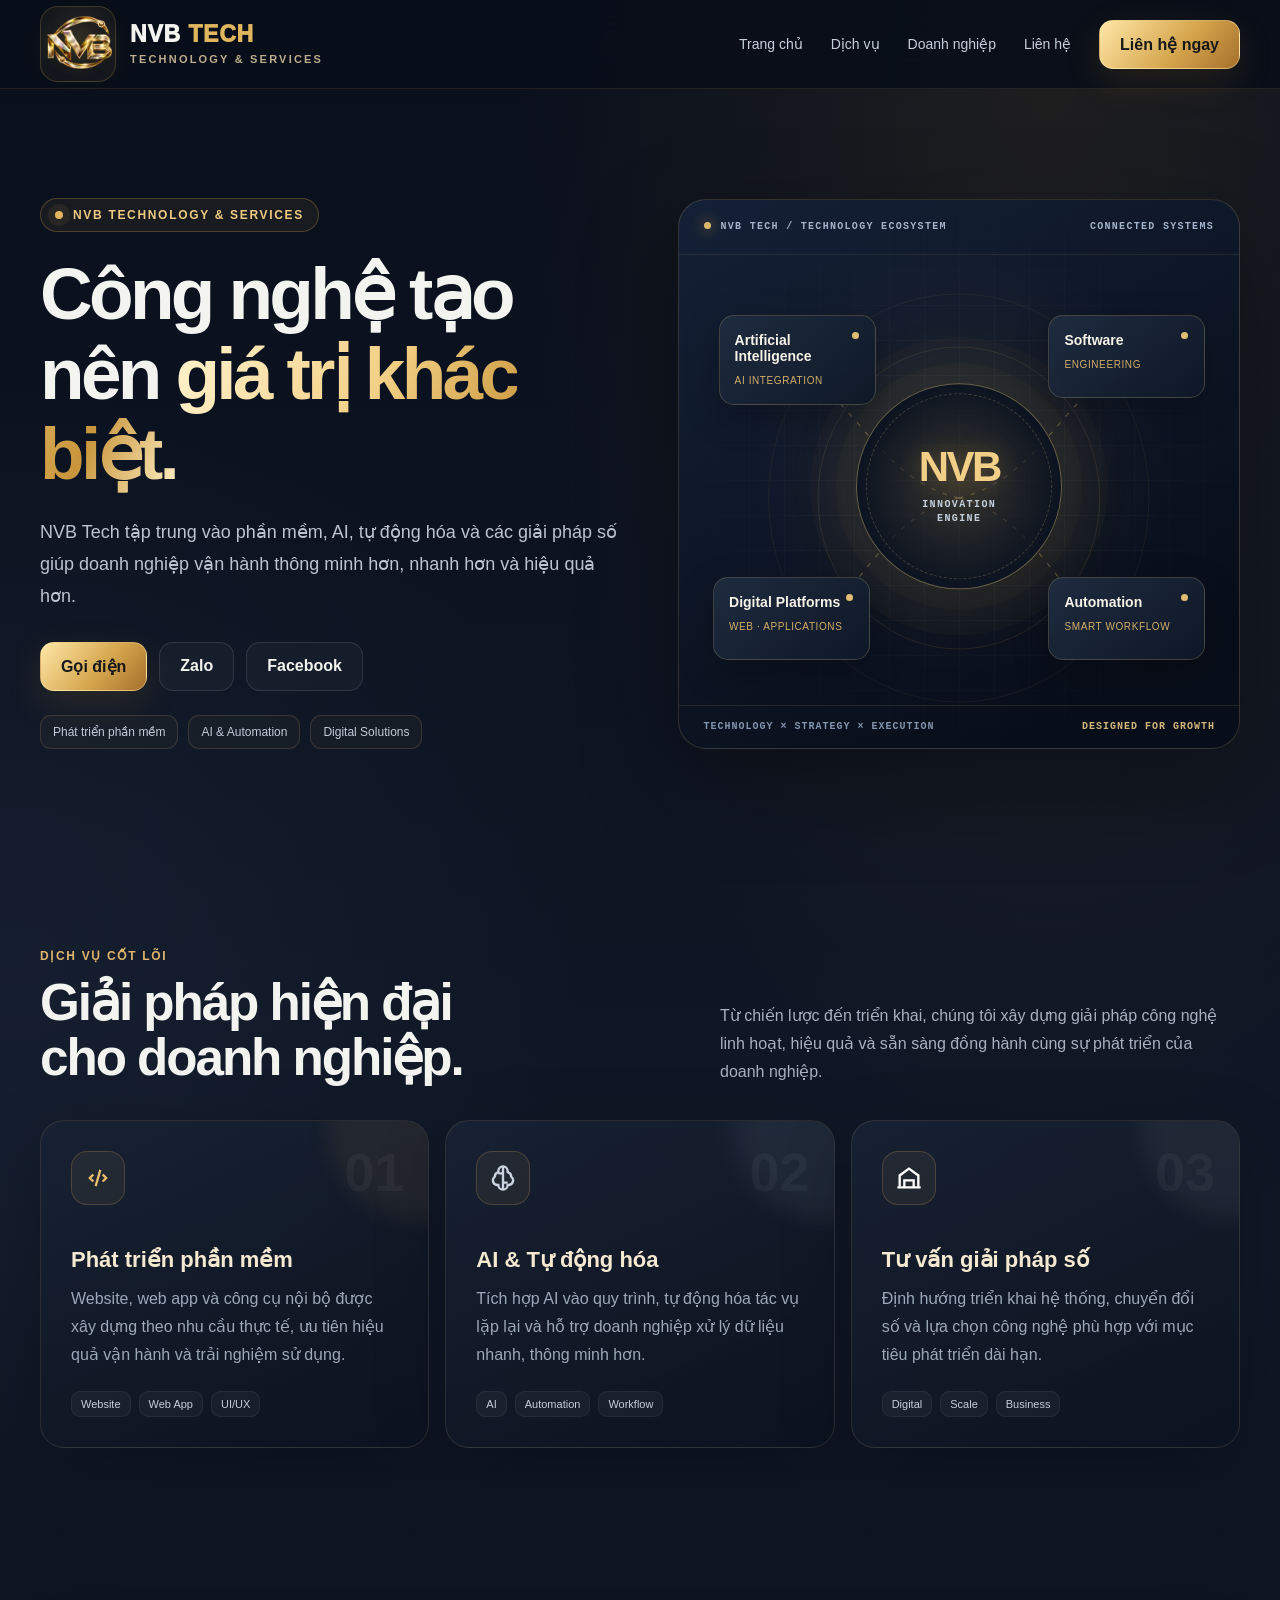
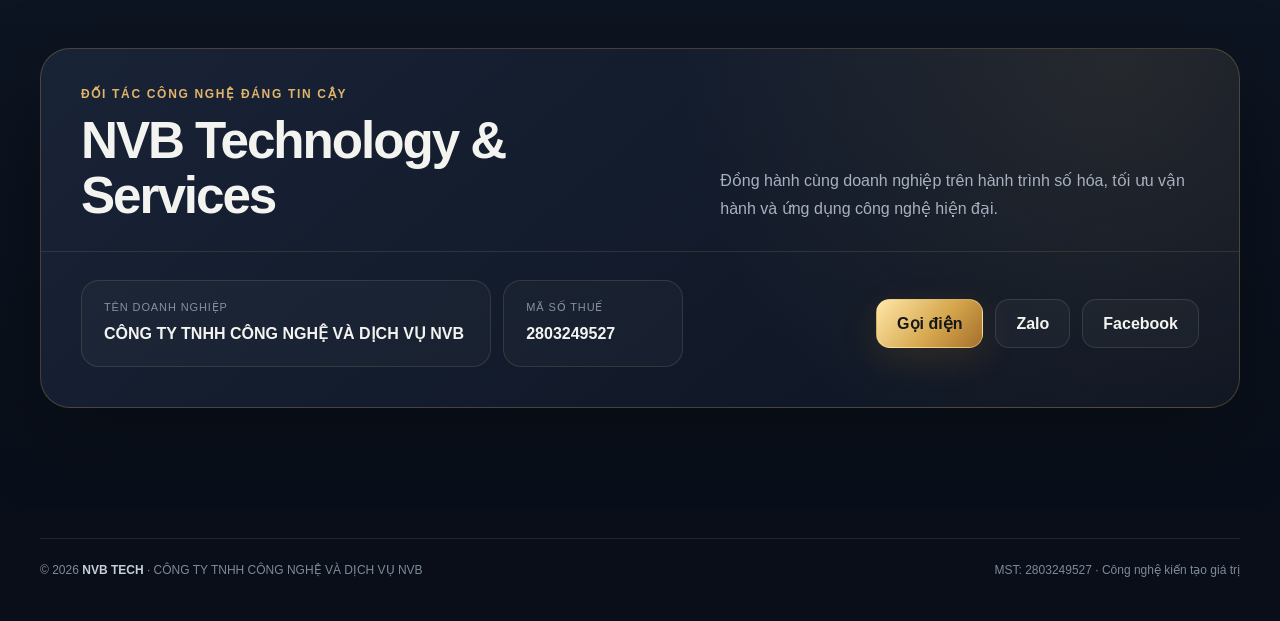
==== index.html @ 76aa1fa9 "fix: render official NVB logo in header without cropping" ====
<!doctype html>
<html lang="vi">
<head>
  <meta charset="utf-8" />
  <meta name="viewport" content="width=device-width,initial-scale=1" />
  <meta name="theme-color" content="#090f1b" />
  <meta name="description" content="NVB Tech — giải pháp công nghệ, phần mềm, AI và tự động hóa dành cho doanh nghiệp." />
  <meta property="og:title" content="NVB Tech | Technology • AI • Digital Solutions" />
  <meta property="og:description" content="Kiến tạo giải pháp công nghệ cho tương lai." />
  <meta property="og:type" content="website" />
  <link rel="icon" href="favicon.svg" type="image/svg+xml" />
  <title>NVB Tech | Công ty TNHH Công nghệ và Dịch vụ NVB</title>
  <!-- build: 2026-10-08-command-center -->

  <style>
    :root{
      --bg:#050913;
      --bg2:#09111e;
      --card:rgba(11,17,29,.78);
      --line:rgba(255,255,255,.085);
      --text:#f5f8ff;
      --muted:#9aa7b9;
      --red:#D8AA55;
      --red2:#F2D99B;
      --cyan:#BFCAD9;
      --max:1200px;
      --radius:24px;
      --shadow:0 28px 90px rgba(0,0,0,.42);
    }

    *{box-sizing:border-box}
    html{scroll-behavior:smooth}
    body{
      margin:0;
      font-family:Inter,ui-sans-serif,system-ui,-apple-system,BlinkMacSystemFont,"Segoe UI",sans-serif;
      color:var(--text);
      background:
        radial-gradient(circle at 82% 10%,rgba(216,170,85,.11),transparent 30%),
        radial-gradient(circle at 10% 58%,rgba(195,207,224,.055),transparent 26%),
        linear-gradient(180deg,#03060d 0%,#060b15 52%,#03060d 100%);
      overflow-x:hidden;
    }

    a{color:inherit;text-decoration:none}
    button{font:inherit}
    .container{width:min(var(--max),calc(100% - 40px));margin-inline:auto}

    #stars{position:fixed;inset:0;z-index:-3;pointer-events:none;opacity:.78}
    .grid-bg{
      position:fixed;inset:0;z-index:-2;pointer-events:none;opacity:.12;
      background-image:
        linear-gradient(rgba(255,255,255,.026) 1px,transparent 1px),
        linear-gradient(90deg,rgba(255,255,255,.026) 1px,transparent 1px);
      background-size:42px 42px;
      mask-image:linear-gradient(to bottom,#000,transparent 92%);
    }

    header{
      position:sticky;top:0;z-index:50;
      background:rgba(4,8,15,.82);
      backdrop-filter:blur(18px);
      border-bottom:1px solid var(--line);
    }
    .nav{
      min-height:84px;
      display:flex;
      align-items:center;
      justify-content:space-between;
      gap:24px;
    }

    .brand{display:flex;align-items:center;gap:14px;min-width:0}
    .brand-mark{
      width:62px;height:62px;flex:none;
      display:grid;place-items:center;
      border-radius:18px;
      border:1px solid rgba(216,170,85,.26);
      background:
        radial-gradient(circle at center,rgba(216,170,85,.15),transparent 66%),
        linear-gradient(145deg,rgba(255,255,255,.05),rgba(255,255,255,.01));
      box-shadow:0 0 30px rgba(216,170,85,.15),inset 0 0 20px rgba(216,170,85,.04);
    }
    .brand-mark svg{width:46px;height:46px;display:block}
    .brand-copy{min-width:0;line-height:1.08}
    .brand-copy strong{
      display:block;
      font-size:24px;
      font-weight:950;
      letter-spacing:-.035em;
      white-space:nowrap;
    }
    .brand-copy small{
      display:block;
      margin-top:7px;
      color:#98a5b7;
      font-size:11px;
      font-weight:650;
      letter-spacing:.16em;
      text-transform:uppercase;
      white-space:nowrap;
    }

    nav{display:flex;align-items:center;gap:28px}
    nav>a:not(.nav-cta){font-size:14px;color:#c7d0dc;transition:.2s}
    nav>a:not(.nav-cta):hover{color:#fff}

    .btn,.nav-cta{
      display:inline-flex;align-items:center;justify-content:center;gap:9px;
      padding:14px 20px;
      border-radius:14px;
      border:1px solid rgba(255,255,255,.11);
      font-weight:800;
      transition:.25s;
    }
    .btn-primary,.nav-cta{
      background:linear-gradient(125deg,#F8E2A2,#D6A64A 58%,#9F6A27);color:#10141d;
      border-color:transparent;
      box-shadow:0 14px 34px rgba(216,170,85,.23);
    }
    .btn-primary:hover,.nav-cta:hover{
      transform:translateY(-2px);
      box-shadow:0 18px 44px rgba(216,170,85,.34);
    }
    .btn-ghost{background:rgba(255,255,255,.032)}
    .btn-ghost:hover{
      transform:translateY(-2px);
      background:rgba(255,255,255,.07);
      border-color:rgba(255,255,255,.18);
    }

    .menu-btn{display:none;background:none;border:0;color:#fff;padding:8px}

    .hero{
      min-height:760px;
      padding:96px 0 72px;
      display:grid;
      align-items:center;
    }
    .hero-grid{
      display:grid;
      grid-template-columns:1.02fr .98fr;
      gap:54px;
      align-items:center;
    }

    .eyebrow{
      display:inline-flex;
      align-items:center;
      gap:10px;
      padding:9px 14px;
      border-radius:999px;
      border:1px solid rgba(216,170,85,.22);
      background:rgba(216,170,85,.065);
      color:#EBC880;
      font-size:12px;
      font-weight:900;
      letter-spacing:.14em;
      text-transform:uppercase;
    }
    .eyebrow i{
      width:8px;height:8px;border-radius:50%;
      background:var(--red);
      box-shadow:0 0 0 7px rgba(216,170,85,.085),0 0 18px var(--red);
    }

    h1{
      max-width:720px;
      margin:22px 0 22px;
      font-size:clamp(50px,6vw,78px);
      line-height:1.035;
      letter-spacing:-.055em;
    }
    h1 span{
      color:transparent;
      background:linear-gradient(100deg,#fff 0%,#FFEDBE 21%,#D8AA55 47%,#D8AA55 74%,#F7DA91 100%);
      -webkit-background-clip:text;
      background-clip:text;
    }
    .hero p{
      max-width:660px;
      margin:0;
      color:#abb6c5;
      font-size:18px;
      line-height:1.78;
    }
    .hero-actions{display:flex;gap:12px;flex-wrap:wrap;margin-top:30px}
    .chips{display:flex;gap:10px;flex-wrap:wrap;margin-top:24px}
    .chip{
      padding:9px 12px;
      border-radius:11px;
      border:1px solid rgba(255,255,255,.075);
      background:rgba(255,255,255,.028);
      color:#c2cbd7;
      font-size:12px;
    }

    /* Technology Command Center — purposeful visualization, no generative code */
    .hero-visual{position:relative;min-height:565px;display:flex;align-items:center;justify-content:center}
    .command{position:relative;width:100%;height:550px;isolation:isolate;border:1px solid rgba(222,185,111,.19);border-radius:28px;overflow:hidden;background:radial-gradient(ellipse at 50% 47%,rgba(205,160,74,.085),transparent 53%),linear-gradient(150deg,#142036,#080e19 85%);box-shadow:0 32px 95px rgba(0,0,0,.36)}
    .command::before{content:"";position:absolute;inset:0;background-image:linear-gradient(rgba(184,202,226,.043) 1px,transparent 1px),linear-gradient(90deg,rgba(184,202,226,.043) 1px,transparent 1px);background-size:35px 35px;mask-image:radial-gradient(ellipse at center,#000 20%,transparent 85%);pointer-events:none}
    .command-top{position:absolute;top:0;left:0;right:0;display:flex;align-items:center;justify-content:space-between;padding:21px 25px;border-bottom:1px solid rgba(210,181,119,.11);font:700 10px/1.2 ui-monospace,monospace;letter-spacing:.13em;color:#a5b3ca;z-index:4}
    .live-dot{display:inline-block;width:7px;height:7px;background:#dfb96a;border-radius:50%;margin-right:9px;box-shadow:0 0 14px #c59b4b}
    .network{position:absolute;inset:48px 0 0;width:100%;height:calc(100% - 48px);z-index:0}
    .network path{fill:none;stroke:rgba(218,184,113,.36);stroke-width:1.2;stroke-dasharray:5 8;animation:dash 16s linear infinite}
    @keyframes dash{to{stroke-dashoffset:-260}}
    .command-core{position:absolute;left:50%;top:50%;transform:translate(-50%,-44%);width:206px;height:206px;display:flex;flex-direction:column;align-items:center;justify-content:center;border:1px solid rgba(230,197,123,.42);border-radius:50%;background:radial-gradient(circle,rgba(229,182,85,.15),rgba(12,20,33,.94) 70%);box-shadow:0 0 0 20px rgba(227,184,92,.025),0 0 0 46px rgba(227,184,92,.02),0 0 80px rgba(215,165,70,.1);z-index:2}
    .command-core::before{content:"";position:absolute;inset:9px;border-radius:50%;border:1px dashed rgba(224,196,129,.24)}
    .core-symbol{font-size:42px;line-height:1;letter-spacing:-.06em;font-weight:900;color:#f1cf86;text-shadow:0 0 22px rgba(223,174,86,.25)}
    .core-label{margin-top:10px;font:700 10px/1.4 ui-monospace,monospace;letter-spacing:.14em;color:#c5d0dc;text-align:center}
    .node{position:absolute;z-index:3;width:157px;min-height:83px;padding:16px 15px;border:1px solid rgba(216,184,120,.23);border-radius:15px;background:linear-gradient(140deg,rgba(31,44,64,.97),rgba(15,24,39,.96));box-shadow:0 12px 35px rgba(0,0,0,.25);backdrop-filter:blur(8px)}
    .node b{display:block;font-size:14px;color:#f6f3e9;margin-bottom:6px}
    .node small{font-size:10px;letter-spacing:.06em;color:#d3af68;text-transform:uppercase}
    .node .node-dot{position:absolute;right:16px;top:16px;width:7px;height:7px;border-radius:50%;background:#e1bd72}
    .node-ai{left:7%;top:21%}.node-software{right:6%;top:21%}.node-cloud{left:6%;bottom:16%}.node-automation{right:6%;bottom:16%}
    .command-foot{position:absolute;left:0;right:0;bottom:0;padding:14px 24px;border-top:1px solid rgba(222,185,111,.12);display:flex;justify-content:space-between;font:600 10px/1.4 ui-monospace,monospace;letter-spacing:.1em;color:#8394ad}
    .command-foot span:last-child{color:#d2b67c}
    @media(max-width:640px){.hero-visual{min-height:420px}.command{height:415px;border-radius:20px}.command-core{width:135px;height:135px}.core-symbol{font-size:29px}.core-label{font-size:8px}.node{width:116px;min-height:70px;padding:12px 10px}.node b{font-size:11px}.node small{font-size:8px}.node-ai{left:3%;top:20%}.node-software{right:3%;top:20%}.node-cloud{left:3%;bottom:15%}.node-automation{right:3%;bottom:15%}.command-top{padding:14px}.command-foot{padding:10px 14px;font-size:8px}}
    .section{padding:92px 0}
    .section-head{
      display:flex;
      justify-content:space-between;
      align-items:end;
      gap:28px;
      margin-bottom:34px;
    }
    .kicker{
      color:#E2B964;
      font-size:12px;
      font-weight:900;
      letter-spacing:.14em;
      text-transform:uppercase;
      margin-bottom:12px;
    }
    h2{
      margin:0;
      font-size:clamp(36px,4vw,56px);
      line-height:1.08;
      letter-spacing:-.04em;
    }
    .section-head p{
      max-width:520px;
      margin:0;
      color:var(--muted);
      line-height:1.75;
      font-size:16px;
    }

    .services{display:grid;grid-template-columns:repeat(3,1fr);gap:16px}
    .service{
      position:relative;overflow:hidden;
      min-height:300px;
      padding:30px;
      border-radius:var(--radius);
      border:1px solid var(--line);
      background:linear-gradient(155deg,rgba(13,19,31,.92),rgba(8,12,19,.82));
      box-shadow:0 20px 70px rgba(0,0,0,.24);
      transition:.3s;
    }
    .service:hover{transform:translateY(-6px);border-color:rgba(255,255,255,.16)}
    .service:before{
      content:"";position:absolute;top:-90px;right:-90px;width:190px;height:190px;border-radius:50%;
      background:var(--glow);filter:blur(12px);opacity:.65;
    }
    .num{position:absolute;top:20px;right:24px;color:rgba(255,255,255,.045);font-size:54px;font-weight:900}
    .service-icon{
      width:54px;height:54px;border-radius:16px;display:grid;place-items:center;margin-bottom:42px;
      border:1px solid rgba(255,255,255,.09);background:rgba(255,255,255,.035);
    }
    .service h3{margin:0 0 12px;font-size:22px}
    .service p{margin:0;color:#9da9b8;line-height:1.75}
    .tags{display:flex;flex-wrap:wrap;gap:8px;margin-top:22px}
    .tag{
      padding:6px 9px;border-radius:9px;font-size:11px;
      background:rgba(255,255,255,.038);border:1px solid rgba(255,255,255,.06);color:#c5cfd9;
    }

    .company-shell{
      border-radius:30px;
      border:1px solid rgba(216,170,85,.15);
      overflow:hidden;
      background:
        radial-gradient(circle at 92% 12%,rgba(216,170,85,.075),transparent 26%),
        linear-gradient(145deg,rgba(11,16,26,.95),rgba(7,10,17,.92));
      box-shadow:var(--shadow);
    }
    .company-top{
      padding:38px 40px 28px;
      display:grid;
      grid-template-columns:1.12fr .88fr;
      gap:30px;
      align-items:end;
      border-bottom:1px solid var(--line);
    }
    .company-top p{margin:0;color:var(--muted);line-height:1.75}
    .company-bottom{
      padding:28px 40px 40px;
      display:grid;
      grid-template-columns:1.1fr .9fr;
      gap:24px;
      align-items:center;
    }
    .company-cards{display:grid;grid-template-columns:1.6fr .7fr;gap:12px}
    .company-card{
      padding:20px 22px;border-radius:18px;border:1px solid var(--line);background:rgba(255,255,255,.025);
      min-width:0;
    }
    .company-card small{
      display:block;color:#8491a3;text-transform:uppercase;letter-spacing:.08em;margin-bottom:8px;font-size:11px;
    }
    .company-card b{display:block;font-size:16px;line-height:1.5;word-break:break-word}
    .contact-actions{display:flex;justify-content:flex-end;gap:12px;flex-wrap:wrap}

    footer{padding:30px 0 44px;color:#7e8a9a;font-size:12px}
    .footer{
      display:flex;justify-content:space-between;gap:20px;flex-wrap:wrap;
      border-top:1px solid var(--line);padding-top:24px;
    }
    .footer strong{color:#c6cfda}

    .reveal{opacity:0;transform:translateY(20px);transition:.7s ease}
    .reveal.show{opacity:1;transform:none}

    @media(max-width:1024px){
      .hero-grid,.company-top,.company-bottom{grid-template-columns:1fr}
      .services{grid-template-columns:1fr}
      .section-head{flex-direction:column;align-items:flex-start}
      .company-cards{grid-template-columns:1fr}
      .contact-actions{justify-content:flex-start}
    }
    @media(max-width:920px){
      nav{
        display:none;position:absolute;top:84px;left:0;right:0;
        background:#070b13;border-bottom:1px solid var(--line);
        padding:20px;flex-direction:column;align-items:flex-start;
      }
      nav.open{display:flex}
      .menu-btn{display:block}
    }
    @media(max-width:640px){
      .container{width:min(var(--max),calc(100% - 24px))}
      .brand-copy strong{font-size:20px}
      .brand-copy small{font-size:9px;letter-spacing:.11em;white-space:normal}
      .brand-mark{width:54px;height:54px}.brand-mark svg{width:40px;height:40px}
      .hero{min-height:auto;padding:62px 0 48px}
      h1{font-size:50px;line-height:1.06}
      .hero p{font-size:16px}
      .hero-visual{min-height:480px}
      .code-stage{border-radius:24px}
      .hud-ring{width:330px;height:330px}.hud-ring2{width:250px;height:250px}.hud-ring3{width:400px;height:400px}
      .shape-info{left:12px;bottom:12px;max-width:60%}
      .language-stream{right:12px;bottom:14px}
      .stage-status{left:12px;top:12px}
      .company-top,.company-bottom{padding-left:24px;padding-right:24px}
      .footer{flex-direction:column}
    }
    @media(prefers-reduced-motion:reduce){
      html{scroll-behavior:auto}
      .scanline,.hud-ring,.hud-ring2,.hud-ring3,.stage-status i{animation:none!important}
      .reveal{opacity:1;transform:none}
    }
  
    /* Official NVB logo: full artwork, no cropping */
    .brand-mark-image {width:76px!important;height:76px!important;display:flex;align-items:center;justify-content:center;padding:3px;border-radius:18px;overflow:visible;background:radial-gradient(circle at center,rgba(205,163,74,.11),rgba(8,13,23,.3))}
    .brand-mark-image img{display:block;width:100%;height:100%;object-fit:contain;object-position:center;max-width:100%;max-height:100%;filter:drop-shadow(0 4px 12px rgba(202,154,63,.15))}
    @media(max-width:640px){.brand-mark-image{width:60px!important;height:60px!important;padding:1px}.brand-copy strong{font-size:18px}}
    /* Keep complete logo artwork visible at every breakpoint */
    .brand-mark{overflow:visible;flex-shrink:0}
    .brand-mark svg{max-width:100%;max-height:100%;object-fit:contain;overflow:visible}
    .brand-copy{overflow:visible}
    /* NVB 2026 — premium gold & graphite design refinements */
    :root {--bg:#080d17;--bg2:#101827;--text:#f3f3f0;--muted:#a7b1c0;--line:rgba(214,174,94,.14);--shadow:0 28px 86px rgba(0,0,0,.32)}
    body{background:radial-gradient(ellipse at 82% 3%,rgba(200,147,55,.11),transparent 36%),radial-gradient(ellipse at 1% 43%,rgba(91,114,150,.09),transparent 32%),linear-gradient(180deg,#090f1b,#101827 56%,#080e18);font-family:Inter,"Segoe UI",sans-serif}
    header{background:rgba(9,15,26,.92);border-bottom-color:rgba(226,188,105,.12)}
    .nav{min-height:88px}
    .brand-mark{width:64px;height:64px;border-color:rgba(227,187,100,.24);background:radial-gradient(circle at 50% 40%,rgba(227,187,100,.14),transparent 75%);box-shadow:inset 0 0 22px rgba(238,193,101,.09)}
    .brand-copy strong{letter-spacing:.035em;font-size:23px}
    .brand-copy small{color:#bcae8e;letter-spacing:.2em}
    .nav-cta,.btn-primary{background:linear-gradient(130deg,#ffe7a7 0%,#d5a64d 57%,#a66f2c 100%);color:#161719;border:1px solid rgba(255,237,175,.4);box-shadow:0 12px 35px rgba(184,130,38,.16)}
    .nav-cta:hover,.btn-primary:hover{box-shadow:0 18px 44px rgba(197,145,55,.27)}
    .eyebrow{border-color:rgba(213,166,77,.3);background:rgba(213,166,77,.07);color:#efcb82}
    .eyebrow i{background:#e1b460;box-shadow:0 0 0 7px rgba(225,180,96,.08)}
    h1{font-size:clamp(48px,5.7vw,77px);line-height:1.095;letter-spacing:-.05em}
    h1 span{background:linear-gradient(115deg,#fff3cf,#f2cf84 45%,#c8953b 78%,#fff0c5);-webkit-background-clip:text;background-clip:text}
    .hero{padding:85px 0 76px}
    .hero p{color:#bbc4d0;max-width:590px}
    .chip{border-color:rgba(220,188,121,.16);background:rgba(219,182,101,.035)}
    .code-stage{background:radial-gradient(circle at 57% 48%,rgba(199,158,73,.09),transparent 45%),linear-gradient(135deg,#111b2d,#090e18 78%);border-color:rgba(221,181,99,.18)}
    .hud-ring{border-color:rgba(226,182,89,.23)}
    .hud-ring2{border-color:rgba(206,218,231,.2)}
    .stage-corners{opacity:.55}
    .stage-status i{background:#edcb80;box-shadow:0 0 12px #dcb466}
    .section{padding:100px 0}
    .kicker{color:#deb56a}
    .service{background:linear-gradient(155deg,rgba(24,34,51,.92),rgba(12,19,31,.94));border-color:rgba(209,185,137,.14);min-height:320px}
    .service:hover{border-color:rgba(221,181,100,.42);box-shadow:0 30px 80px rgba(0,0,0,.27)}
    .service-icon{background:rgba(223,181,93,.065);border-color:rgba(223,181,93,.21)}
    .service h3{color:#f5ead1}
    .company-shell{border-color:rgba(218,177,92,.25);background:radial-gradient(circle at 90% 4%,rgba(218,177,92,.1),transparent 39%),linear-gradient(140deg,#192336,#0d1422)}
    .company-card{background:rgba(255,255,255,.026);border-color:rgba(224,197,143,.14)}
    footer{background:#090e18}
    ::selection{background:#caa256;color:#101622}
    @media(max-width:640px){.hero{padding-top:55px}.hero-visual{min-height:410px}h1{font-size:clamp(39px,10vw,54px)}.section{padding:70px 0}.brand-copy strong{font-size:19px}}
    </style>
</head>

<body>

  <div class="grid-bg" aria-hidden="true"></div>

  <header>
    <div class="container nav">
      <a class="brand" href="#home" aria-label="NVB Tech">
        <div class="brand-mark brand-mark-image"><img src="assets/nvb-logo.webp" alt="Logo chính thức NVB Technology & Services" width="84" height="84" decoding="async" fetchpriority="high"></div>
        <div class="brand-copy"><strong>NVB <span style="color:#dfb65d">TECH</span></strong><small>TECHNOLOGY &amp; SERVICES</small></div>
      </a>

      <nav id="nav">
        <a href="#home">Trang chủ</a>
        <a href="#services">Dịch vụ</a>
        <a href="#company">Doanh nghiệp</a>
        <a href="#contact">Liên hệ</a>
        <a class="nav-cta" href="#contact">Liên hệ ngay</a>
      </nav>

      <button class="menu-btn" id="menuBtn" aria-label="Mở menu" aria-expanded="false">
        <svg width="28" height="28" viewBox="0 0 24 24" fill="none" stroke="currentColor" stroke-width="2"><path d="M4 7h16M4 12h16M4 17h16"/></svg>
      </button>
    </div>
  </header>

  <main>
    <section class="hero" id="home">
      <div class="container hero-grid">
        <div>
          <div class="eyebrow"><i></i> NVB Technology &amp; Services</div>
          <h1>Công nghệ tạo nên <span>giá trị khác biệt.</span></h1>
          <p>NVB Tech tập trung vào phần mềm, AI, tự động hóa và các giải pháp số giúp doanh nghiệp vận hành thông minh hơn, nhanh hơn và hiệu quả hơn.</p>

          <div class="hero-actions">
            <a class="btn btn-primary" href="tel:0357938081">Gọi điện</a>
            <a class="btn btn-ghost" href="https://zalo.me/0357938081" target="_blank" rel="noopener">Zalo</a>
            <a class="btn btn-ghost" href="https://www.facebook.com/nguyen.van.bao.679531/" target="_blank" rel="noopener">Facebook</a>
          </div>

          <div class="chips">
            <span class="chip">Phát triển phần mềm</span>
            <span class="chip">AI &amp; Automation</span>
            <span class="chip">Digital Solutions</span>
          </div>
        </div>

        <div class="hero-visual" aria-label="Trung tâm kết nối công nghệ NVB Tech">
          <div class="command" role="img" aria-label="NVB Tech kết nối AI, phát triển phần mềm, nền tảng số và tự động hóa">
            <div class="command-top"><span><span class="live-dot"></span>NVB TECH / TECHNOLOGY ECOSYSTEM</span><span>CONNECTED SYSTEMS</span></div>
            <svg class="network" viewBox="0 0 600 500" preserveAspectRatio="none" aria-hidden="true">
              <path d="M300 250 C205 230 178 122 108 122"/><path d="M300 250 C395 230 422 122 492 122"/><path d="M300 250 C205 270 178 390 108 390"/><path d="M300 250 C395 270 422 390 492 390"/>
              <circle cx="300" cy="250" r="151" fill="none" stroke="rgba(217,177,99,.12)" stroke-width="1"/><circle cx="300" cy="250" r="204" fill="none" stroke="rgba(217,177,99,.07)" stroke-width="1"/>
            </svg>
            <div class="command-core"><div class="core-symbol">NVB</div><div class="core-label">INNOVATION<br/>ENGINE</div></div>
            <div class="node node-ai"><span class="node-dot"></span><b>Artificial Intelligence</b><small>AI Integration</small></div>
            <div class="node node-software"><span class="node-dot"></span><b>Software</b><small>Engineering</small></div>
            <div class="node node-cloud"><span class="node-dot"></span><b>Digital Platforms</b><small>Web · Applications</small></div>
            <div class="node node-automation"><span class="node-dot"></span><b>Automation</b><small>Smart Workflow</small></div>
            <div class="command-foot"><span>TECHNOLOGY × STRATEGY × EXECUTION</span><span>DESIGNED FOR GROWTH</span></div>
          </div>
        </div>
      </div>
    </section>

    <section class="section" id="services">
      <div class="container">
        <div class="section-head reveal">
          <div>
            <div class="kicker">Dịch vụ cốt lõi</div>
            <h2>Giải pháp hiện đại<br/>cho doanh nghiệp.</h2>
          </div>
          <p>Từ chiến lược đến triển khai, chúng tôi xây dựng giải pháp công nghệ linh hoạt, hiệu quả và sẵn sàng đồng hành cùng sự phát triển của doanh nghiệp.</p>
        </div>

        <div class="services">
          <article class="service reveal" style="--glow:rgba(216,170,85,.13)">
            <span class="num">01</span>
            <div class="service-icon">
              <svg width="28" height="28" viewBox="0 0 24 24" fill="none" stroke="#E9BD69" stroke-width="2"><path d="m8 9-3 3 3 3m8-6 3 3-3 3M14 5l-4 14"/></svg>
            </div>
            <h3>Phát triển phần mềm</h3>
            <p>Website, web app và công cụ nội bộ được xây dựng theo nhu cầu thực tế, ưu tiên hiệu quả vận hành và trải nghiệm sử dụng.</p>
            <div class="tags"><span class="tag">Website</span><span class="tag">Web App</span><span class="tag">UI/UX</span></div>
          </article>

          <article class="service reveal" style="--glow:rgba(195,207,224,.11)">
            <span class="num">02</span>
            <div class="service-icon">
              <svg width="28" height="28" viewBox="0 0 24 24" fill="none" stroke="#CAD4E1" stroke-width="2"><path d="M12 2a4 4 0 0 0-4 4v1a4 4 0 0 0-3 3.8A4 4 0 0 0 7 18h1a4 4 0 0 0 8 0h1a4 4 0 0 0 2-7.2A4 4 0 0 0 16 7V6a4 4 0 0 0-4-4Z"/><path d="M12 2v20M8 8h4m0 8h4"/></svg>
            </div>
            <h3>AI &amp; Tự động hóa</h3>
            <p>Tích hợp AI vào quy trình, tự động hóa tác vụ lặp lại và hỗ trợ doanh nghiệp xử lý dữ liệu nhanh, thông minh hơn.</p>
            <div class="tags"><span class="tag">AI</span><span class="tag">Automation</span><span class="tag">Workflow</span></div>
          </article>

          <article class="service reveal" style="--glow:rgba(255,255,255,.08)">
            <span class="num">03</span>
            <div class="service-icon">
              <svg width="28" height="28" viewBox="0 0 24 24" fill="none" stroke="#ffffff" stroke-width="2"><path d="M4 19.5V9.8L12 4l8 5.8v9.7"/><path d="M8 20v-6h8v6M2 20h20"/></svg>
            </div>
            <h3>Tư vấn giải pháp số</h3>
            <p>Định hướng triển khai hệ thống, chuyển đổi số và lựa chọn công nghệ phù hợp với mục tiêu phát triển dài hạn.</p>
            <div class="tags"><span class="tag">Digital</span><span class="tag">Scale</span><span class="tag">Business</span></div>
          </article>
        </div>
      </div>
    </section>

    <section class="section" id="company">
      <div class="container">
        <div class="company-shell reveal">
          <div class="company-top">
            <div>
              <div class="kicker">Đối tác công nghệ đáng tin cậy</div>
              <h2>NVB Technology &amp; Services</h2>
            </div>
            <p>Đồng hành cùng doanh nghiệp trên hành trình số hóa, tối ưu vận hành và ứng dụng công nghệ hiện đại.</p>
          </div>

          <div class="company-bottom">
            <div class="company-cards">
              <div class="company-card">
                <small>Tên doanh nghiệp</small>
                <b>CÔNG TY TNHH CÔNG NGHỆ VÀ DỊCH VỤ NVB</b>
              </div>
              <div class="company-card">
                <small>Mã số thuế</small>
                <b>2803249527</b>
              </div>
            </div>

            <div class="contact-actions" id="contact">
              <a class="btn btn-primary" href="tel:0357938081">Gọi điện</a>
              <a class="btn btn-ghost" href="https://zalo.me/0357938081" target="_blank" rel="noopener">Zalo</a>
              <a class="btn btn-ghost" href="https://www.facebook.com/nguyen.van.bao.679531/" target="_blank" rel="noopener">Facebook</a>
            </div>
          </div>
        </div>
      </div>
    </section>
  </main>

  <footer>
    <div class="container footer">
      <div>© 2026 <strong>NVB TECH</strong> · CÔNG TY TNHH CÔNG NGHỆ VÀ DỊCH VỤ NVB</div>
      <div>MST: 2803249527 · Công nghệ kiến tạo giá trị</div>
    </div>
  </footer>

  <script type="application/ld+json">
  {
    "@context":"https://schema.org",
    "@type":"Organization",
    "name":"CÔNG TY TNHH CÔNG NGHỆ VÀ DỊCH VỤ NVB",
    "taxID":"2803249527",
    "telephone":"+84357938081",
    "sameAs":["https://www.facebook.com/nguyen.van.bao.679531/"]
  }
  </script>

  <script>
    const menuBtn=document.getElementById('menuBtn');
    const nav=document.getElementById('nav');
    menuBtn.addEventListener('click',()=>{const open=nav.classList.toggle('open');menuBtn.setAttribute('aria-expanded',String(open));});
    nav.querySelectorAll('a').forEach(a=>a.addEventListener('click',()=>{nav.classList.remove('open');menuBtn.setAttribute('aria-expanded','false');}));
    if('IntersectionObserver' in window){const io=new IntersectionObserver(entries=>entries.forEach(entry=>{if(entry.isIntersecting){entry.target.classList.add('show');io.unobserve(entry.target);}}),{threshold:.08});document.querySelectorAll('.reveal').forEach(el=>io.observe(el));}
    else document.querySelectorAll('.reveal').forEach(el=>el.classList.add('show'));
  </script>
</body>
</html>
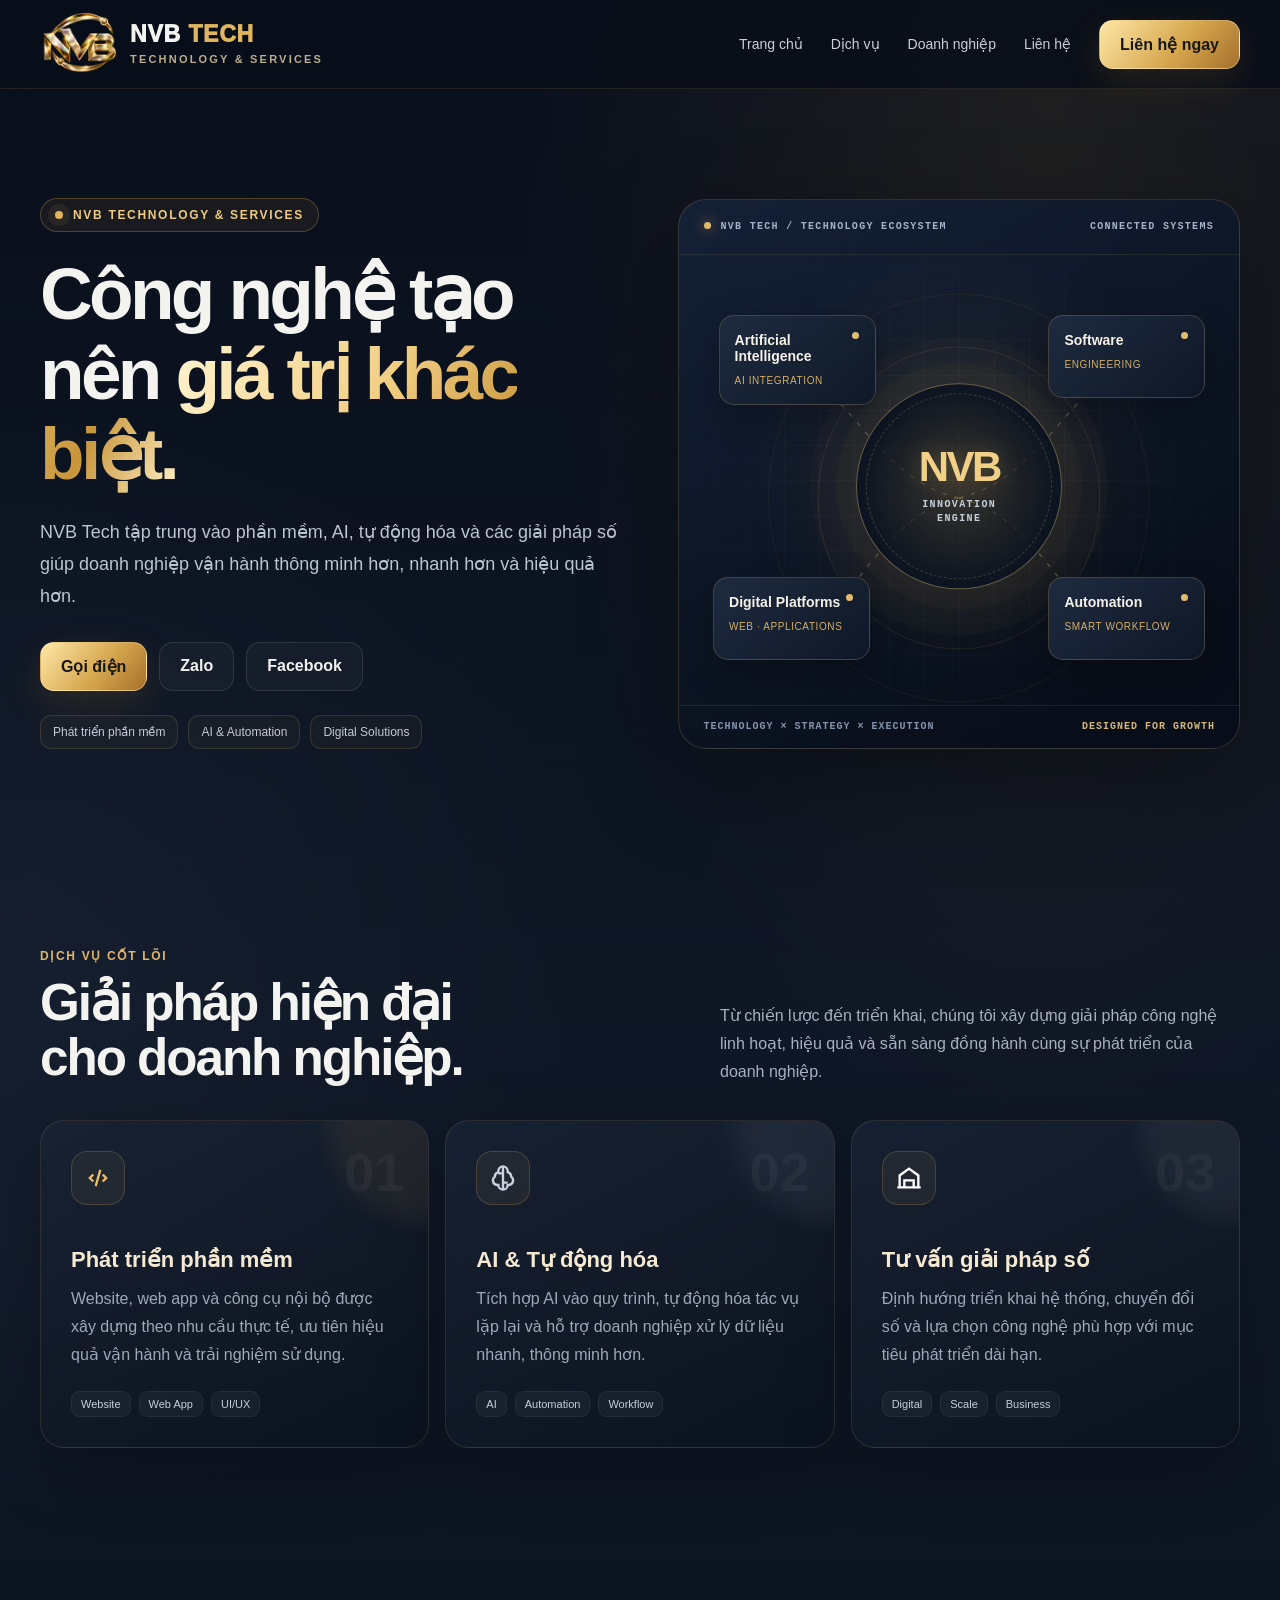
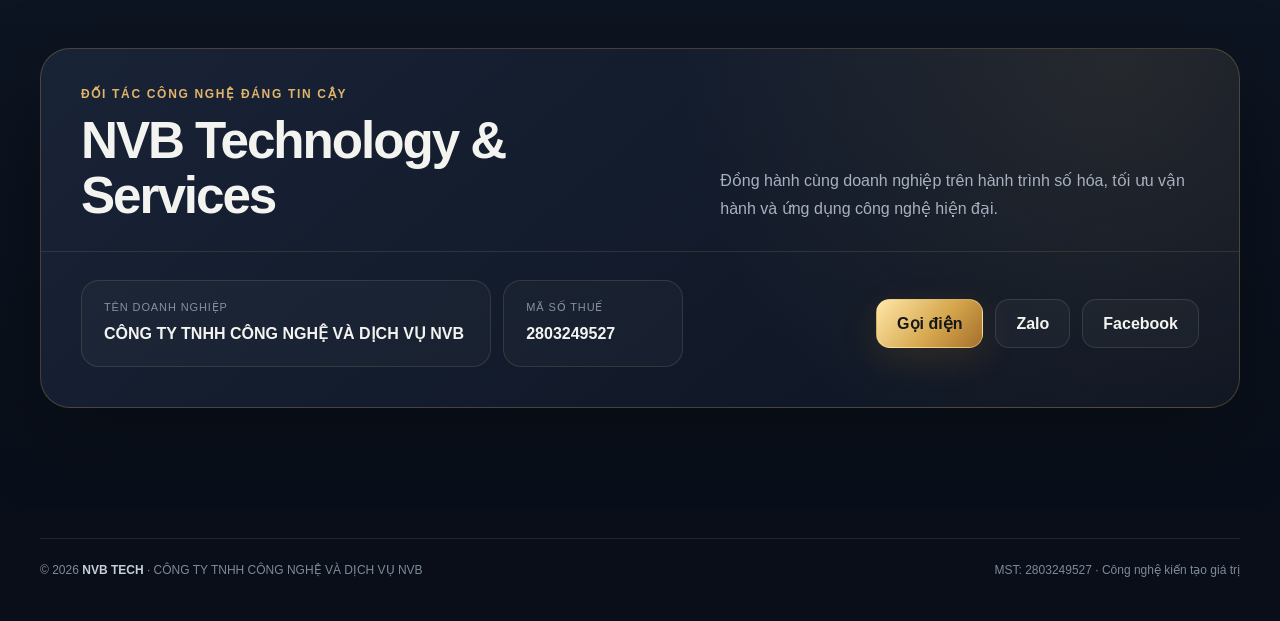
==== commit 5727ac08: "style: remove frame, border and background around NVB logo" ====
--- a/index.html
+++ b/index.html
@@ -363,7 +363,10 @@
     .brand-mark-image {width:76px!important;height:76px!important;display:flex;align-items:center;justify-content:center;padding:3px;border-radius:18px;overflow:visible;background:radial-gradient(circle at center,rgba(205,163,74,.11),rgba(8,13,23,.3))}
     .brand-mark-image img{display:block;width:100%;height:100%;object-fit:contain;object-position:center;max-width:100%;max-height:100%;filter:drop-shadow(0 4px 12px rgba(202,154,63,.15))}
     @media(max-width:640px){.brand-mark-image{width:60px!important;height:60px!important;padding:1px}.brand-copy strong{font-size:18px}}
-    /* Keep complete logo artwork visible at every breakpoint */
+    /* Clean frameless official logo — overrides every earlier mark style */
+    .brand .brand-mark.brand-mark-image{background:none!important;border:0!important;border-radius:0!important;box-shadow:none!important;padding:0!important;outline:0!important;overflow:visible!important}
+    .brand .brand-mark.brand-mark-image img{filter:none!important;object-fit:contain;object-position:center}
+        /* Keep complete logo artwork visible at every breakpoint */
     .brand-mark{overflow:visible;flex-shrink:0}
     .brand-mark svg{max-width:100%;max-height:100%;object-fit:contain;overflow:visible}
     .brand-copy{overflow:visible}
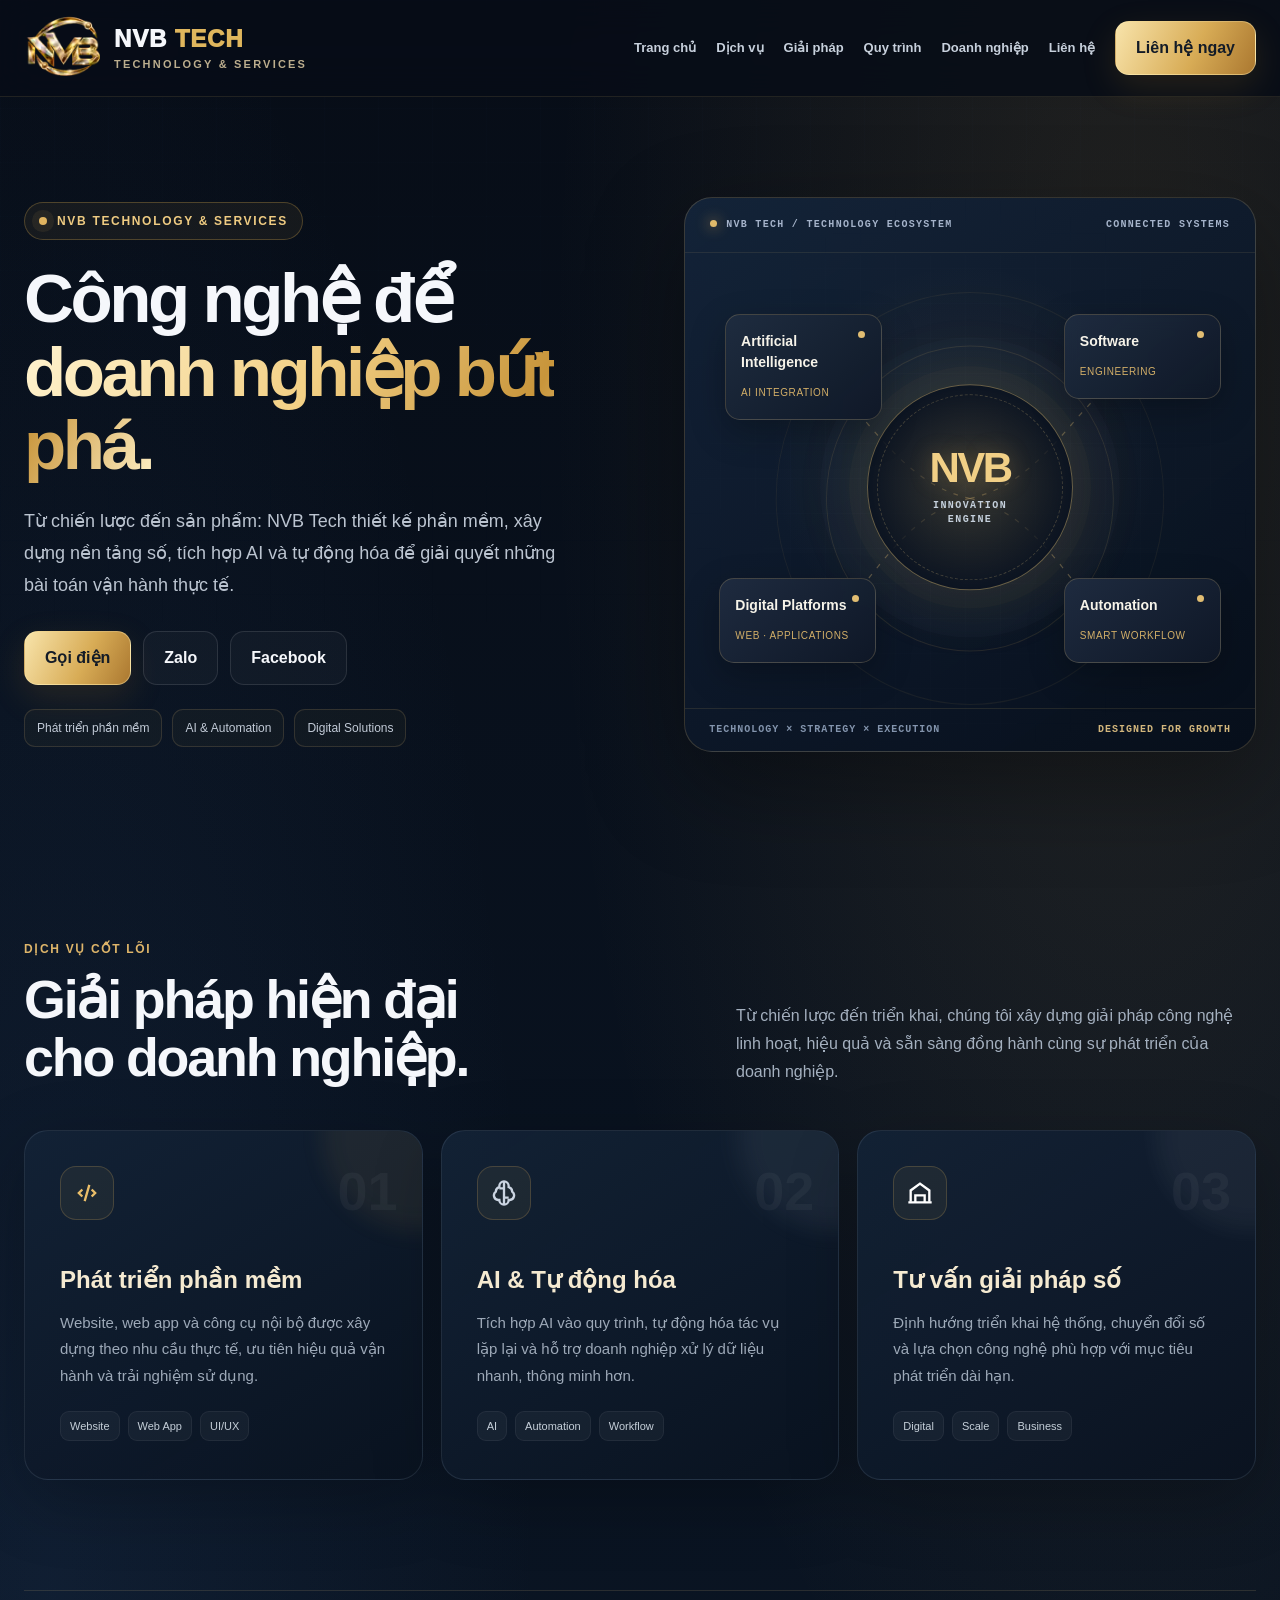
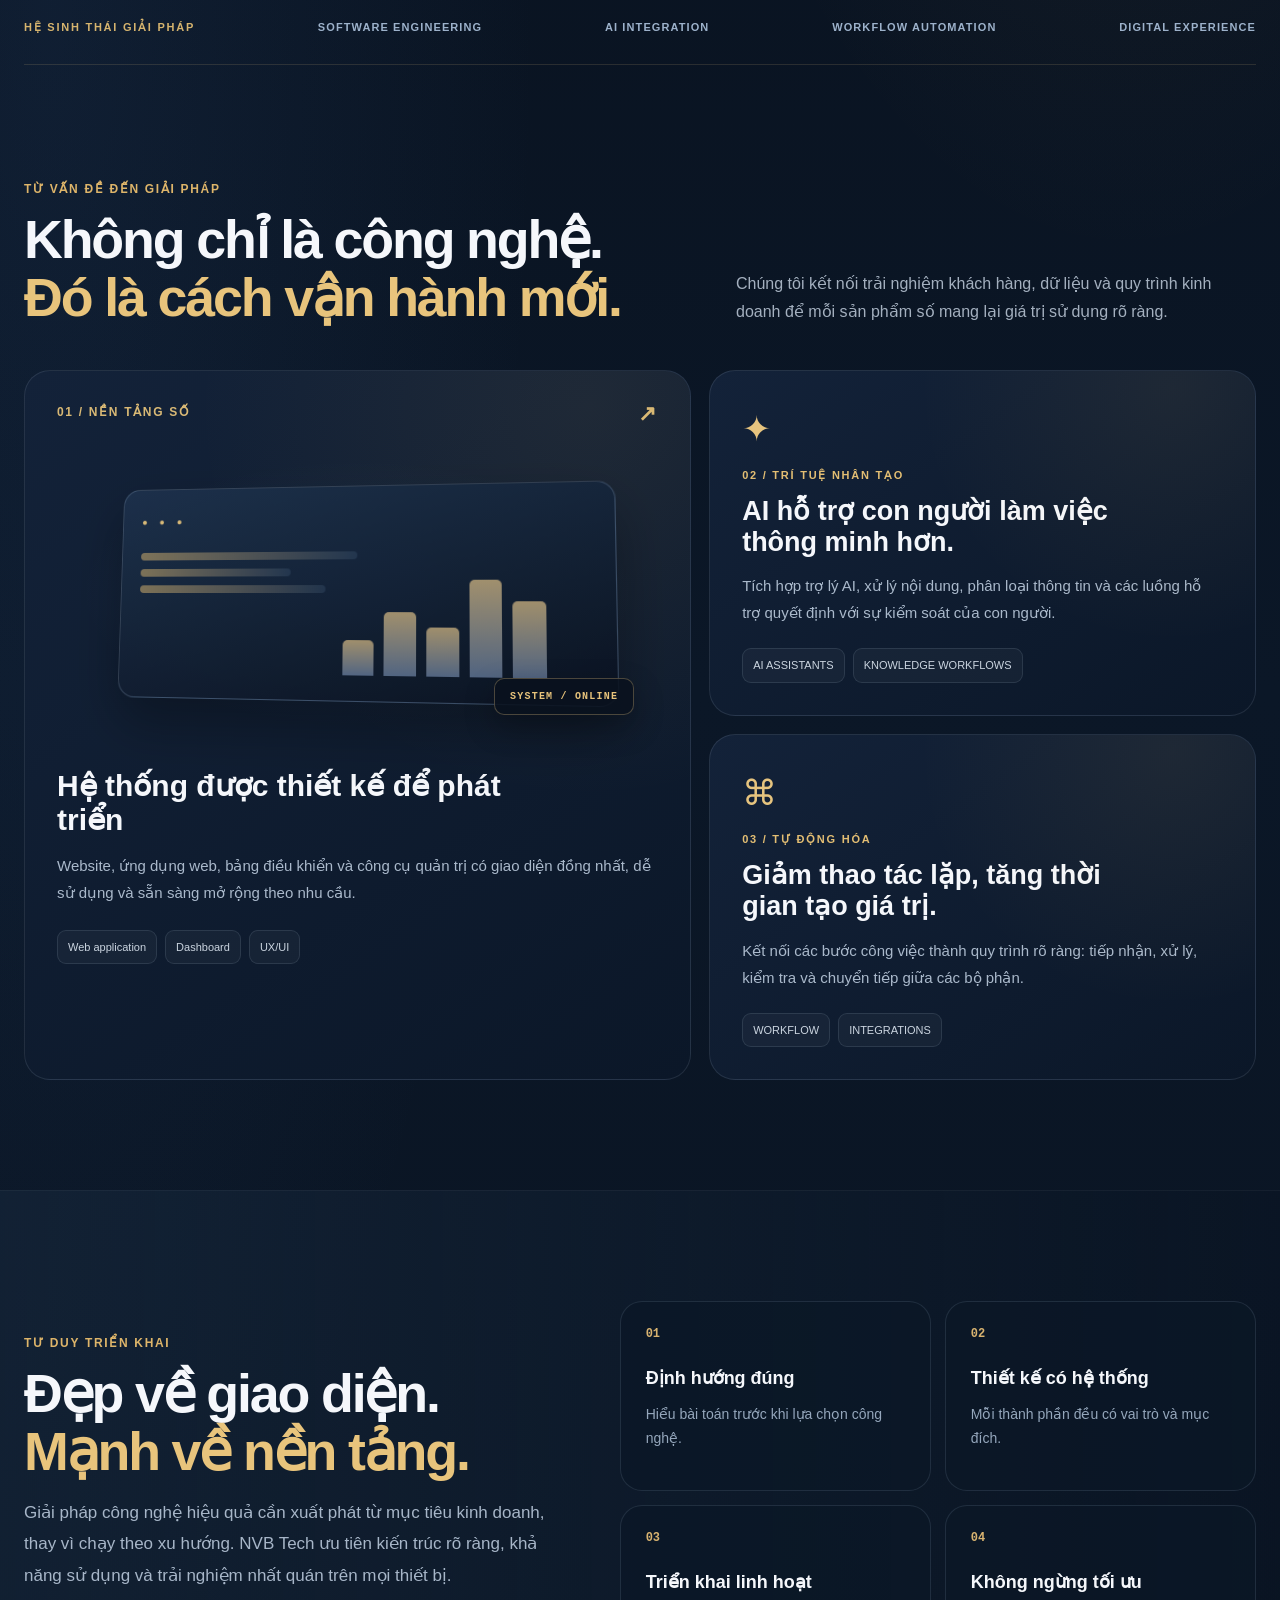
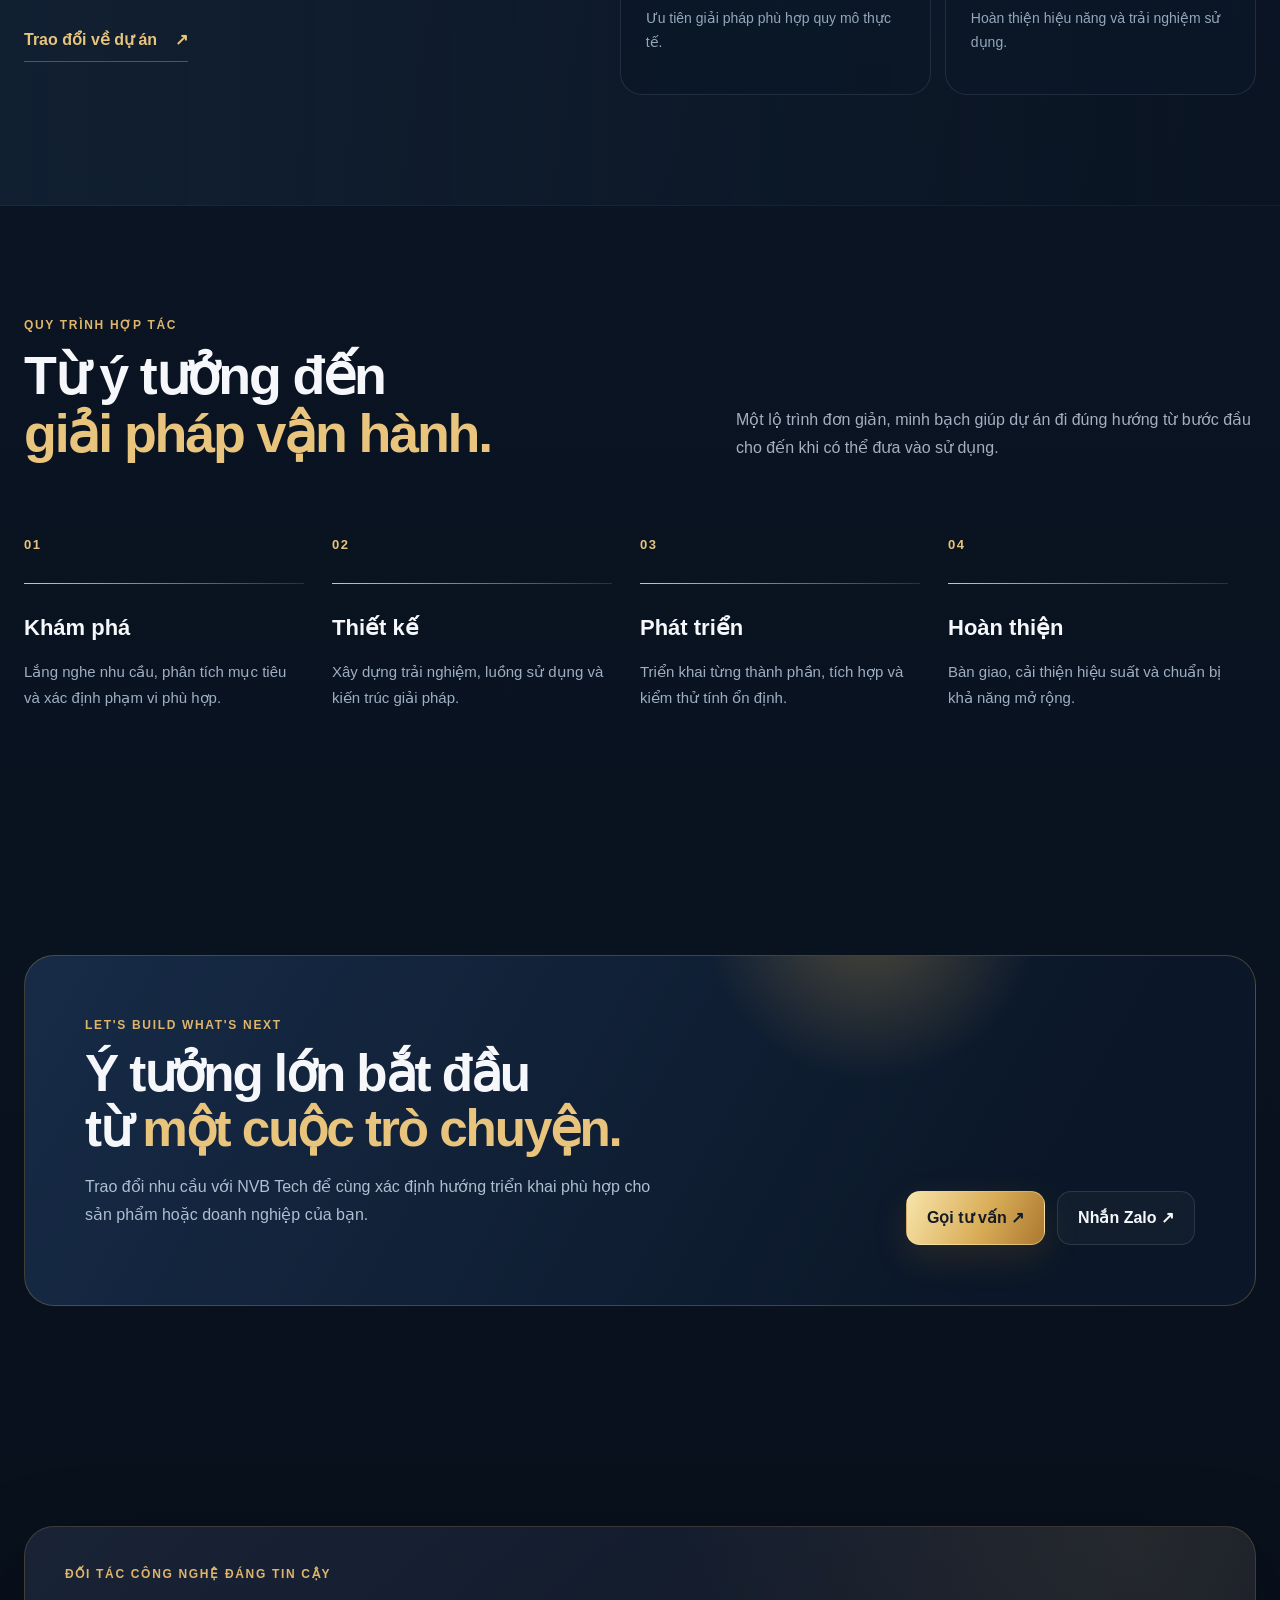
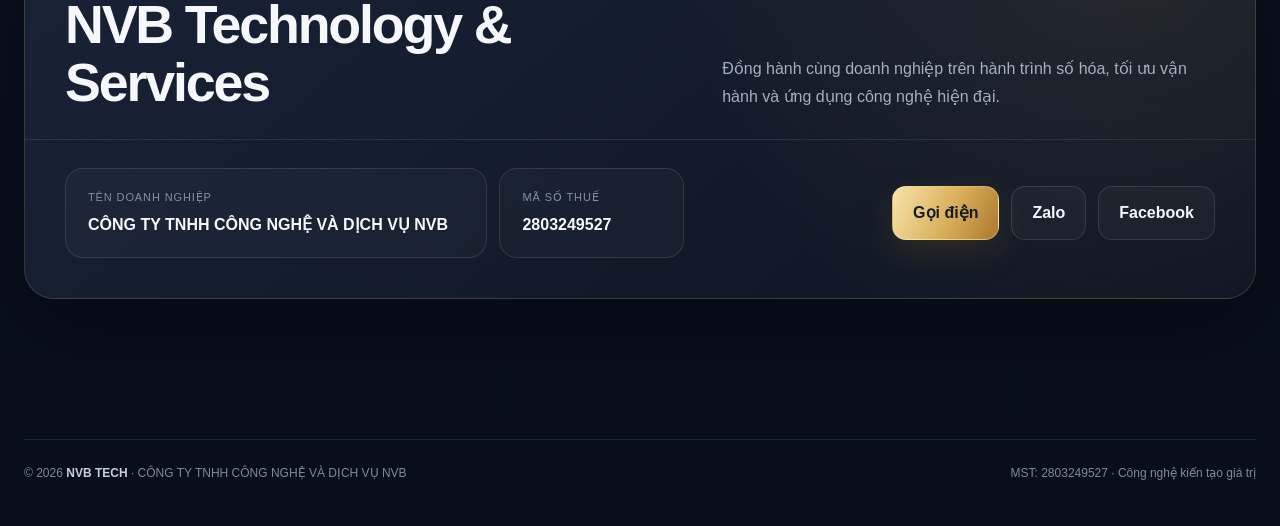
==== commit ecae0a04: "feat: transform NVB Tech into premium technology flagship website" ====
--- a/index.html
+++ b/index.html
@@ -6,11 +6,11 @@
   <meta name="theme-color" content="#090f1b" />
   <meta name="description" content="NVB Tech — giải pháp công nghệ, phần mềm, AI và tự động hóa dành cho doanh nghiệp." />
   <meta property="og:title" content="NVB Tech | Technology • AI • Digital Solutions" />
-  <meta property="og:description" content="Kiến tạo giải pháp công nghệ cho tương lai." />
+  <meta property="og:description" content="Phần mềm, nền tảng số, AI và tự động hóa cho doanh nghiệp hiện đại." />
   <meta property="og:type" content="website" />
   <link rel="icon" href="favicon.svg" type="image/svg+xml" />
   <title>NVB Tech | Công ty TNHH Công nghệ và Dịch vụ NVB</title>
-  <!-- build: 2026-10-08-command-center -->
+  <!-- build: 2026-10-08-flagship-redesign -->
 
   <style>
     :root{
@@ -403,7 +403,91 @@
     footer{background:#090e18}
     ::selection{background:#caa256;color:#101622}
     @media(max-width:640px){.hero{padding-top:55px}.hero-visual{min-height:410px}h1{font-size:clamp(39px,10vw,54px)}.section{padding:70px 0}.brand-copy strong{font-size:19px}}
-    </style>
+    
+    /* NVB flagship design system — gold hardware / midnight-blue digital */
+    :root{--bg:#070e19;--bg2:#101c2c;--card:rgba(15,25,41,.9);--line:rgba(189,206,226,.12);--text:#f5f7fb;--muted:#a4b0bf;--red:#dcb566;--cyan:#76b5e2;--shadow:0 28px 85px rgba(0,0,0,.32)}
+    body{background:radial-gradient(ellipse 45% 28% at 88% 7%,rgba(213,170,88,.13),transparent),radial-gradient(ellipse 38% 32% at 4% 30%,rgba(57,100,160,.13),transparent),linear-gradient(180deg,#070d17 0%,#0b1727 43%,#080f1a 100%);line-height:1.5}
+    .grid-bg{opacity:.45;background-image:linear-gradient(rgba(145,174,207,.038) 1px,transparent 1px),linear-gradient(90deg,rgba(145,174,207,.038) 1px,transparent 1px);background-size:54px 54px}
+    .container{width:min(1260px,calc(100% - 48px))}
+    header{background:rgba(7,13,23,.88)}
+    .nav{min-height:96px}
+    nav{gap:20px}
+    nav>a:not(.nav-cta){font-size:13px;font-weight:600;white-space:nowrap}
+    .brand-copy strong{font-size:24px}
+    .hero{min-height:720px;padding:100px 0 78px}
+    .hero-grid{gap:65px;grid-template-columns:1.02fr .98fr}
+    h1{font-size:clamp(48px,5.4vw,76px);max-width:750px;line-height:1.065}
+    .hero p{max-width:560px}
+    .hero-visual{min-height:555px}
+    .command{height:555px;background:radial-gradient(circle at 49% 47%,rgba(201,158,81,.09),transparent 47%),linear-gradient(145deg,rgba(20,36,58,.95),rgba(7,15,27,.98));border-color:rgba(213,177,108,.22)}
+    .command::before{opacity:.4}
+    .command-core{box-shadow:0 0 0 18px rgba(215,177,93,.028),0 0 0 47px rgba(123,171,217,.022),0 0 80px rgba(215,165,70,.12)}
+    .btn-primary,.nav-cta{background:linear-gradient(115deg,#f8e4ab,#d8ac56 57%,#ab7830);color:#131b27}
+    .section{padding:110px 0}
+    .section-head{margin-bottom:44px}
+    h2{font-size:clamp(36px,4.2vw,58px)}
+    .gold-text{color:#e8c47c}
+    .services{grid-template-columns:repeat(3,minmax(0,1fr));gap:18px}
+    .service{min-height:350px;padding:35px;background:linear-gradient(148deg,rgba(19,34,54,.95),rgba(10,19,32,.93));border-color:rgba(183,204,225,.12)}
+    .service:hover{border-color:rgba(222,184,105,.5)}
+    .service h3{font-size:24px}
+    .service p{font-size:15px}
+    .capability-strip{display:flex;align-items:center;justify-content:space-between;gap:18px;flex-wrap:wrap;padding:28px 0;border-top:1px solid rgba(208,182,122,.16);border-bottom:1px solid rgba(208,182,122,.16);color:#b5bfd0}
+    .capability-strip span{font-size:11px;font-weight:900;letter-spacing:.16em;color:#d6b46e}
+    .capability-strip b{font-size:11px;letter-spacing:.10em;color:#9db2cb;font-weight:700}
+    .solutions-section{padding-top:115px}
+    .solution-grid{display:grid;grid-template-columns:1.22fr 1fr;gap:18px}
+    .solution-feature,.solution-side{border:1px solid rgba(194,208,226,.12);border-radius:26px;background:linear-gradient(145deg,#132239,#0b1728);padding:32px;overflow:hidden;position:relative;min-width:0}
+    .solution-feature{grid-row:span 2;display:flex;flex-direction:column}
+    .solution-feature:before,.solution-side:before{content:"";position:absolute;inset:0;background:radial-gradient(circle at 85% 5%,rgba(218,181,103,.075),transparent 45%);pointer-events:none}
+    .feature-top{display:flex;justify-content:space-between;gap:12px;color:#d9b975;font-weight:800;font-size:12px;letter-spacing:.14em}
+    .feature-top span:last-child{font-size:22px;line-height:1}
+    .feature-art{height:288px;margin:24px 0 32px;position:relative;display:grid;place-items:center;background:radial-gradient(ellipse at center,rgba(101,151,209,.12),transparent 65%)}
+    .art-window{position:relative;width:83%;height:217px;border-radius:18px;border:1px solid rgba(182,211,237,.22);background:linear-gradient(165deg,rgba(28,48,75,.97),rgba(10,18,32,.97));box-shadow:0 25px 55px rgba(0,0,0,.3);transform:perspective(650px) rotateY(-7deg) rotateX(4deg);padding:20px}
+    .window-dots{font-size:10px;color:#d7b977;letter-spacing:5px}
+    .art-lines{display:grid;gap:9px;margin-top:22px;width:50%}
+    .art-lines i{height:8px;border-radius:6px;background:linear-gradient(90deg,rgba(225,187,112,.5),rgba(121,161,209,.13))}
+    .art-lines i:nth-child(2){width:70%}.art-lines i:nth-child(3){width:86%}
+    .art-columns{position:absolute;bottom:25px;right:23px;left:47%;height:100px;display:flex;align-items:end;gap:10px}
+    .art-columns i{flex:1;background:linear-gradient(#eccb8c,#748caf);opacity:.65;border-radius:5px 5px 0 0}
+    .art-columns i:nth-child(1){height:35%}.art-columns i:nth-child(2){height:63%}.art-columns i:nth-child(3){height:48%}.art-columns i:nth-child(4){height:95%}.art-columns i:nth-child(5){height:74%}
+    .art-float{position:absolute;right:4%;bottom:22px;border:1px solid rgba(225,194,131,.3);background:rgba(10,18,30,.88);color:#e8c47c;font:700 10px ui-monospace,monospace;letter-spacing:.12em;border-radius:10px;padding:12px 15px;box-shadow:0 12px 30px rgba(0,0,0,.25)}
+    .solution-feature h3{margin:0 0 14px;font-size:30px;line-height:1.15;max-width:450px}
+    .solution-feature p,.solution-side p{color:#aab9cb;line-height:1.8;margin:0;font-size:15px}
+    .feature-pills{display:flex;flex-wrap:wrap;gap:8px;margin-top:24px}
+    .feature-pills span,.side-bottom span{border:1px solid rgba(187,204,222,.13);background:rgba(255,255,255,.035);border-radius:9px;padding:8px 10px;color:#cbd5e0;font-size:11px}
+    .solution-side{min-height:305px}
+    .side-icon{font-size:35px;color:#e6c47f;margin-bottom:12px}
+    .side-index{font-size:11px;letter-spacing:.16em;color:#e3be73;font-weight:800;margin-bottom:12px}
+    .solution-side h3{font-size:27px;line-height:1.16;margin:0 0 14px;max-width:410px}
+    .side-bottom{display:flex;gap:8px;flex-wrap:wrap;margin-top:22px}
+    .approach-section{background:linear-gradient(90deg,rgba(22,39,59,.62),rgba(10,21,36,.15));border-top:1px solid rgba(255,255,255,.045);border-bottom:1px solid rgba(255,255,255,.045)}
+    .approach-grid{display:grid;grid-template-columns:.9fr 1.1fr;gap:75px;align-items:center}
+    .approach-grid p{color:#a7b6c8;font-size:17px;line-height:1.85;max-width:530px}
+    .text-link{display:inline-flex;gap:18px;color:#e8c47c;font-weight:800;margin-top:20px;border-bottom:1px solid rgba(232,196,124,.32);padding-bottom:9px}
+    .approach-matrix{display:grid;grid-template-columns:1fr 1fr;gap:14px}
+    .approach-matrix>div{min-height:190px;border:1px solid rgba(190,210,233,.12);border-radius:22px;padding:25px;background:rgba(12,24,39,.72)}
+    .approach-matrix strong{display:block;color:#d8b370;margin-bottom:24px;font:800 12px ui-monospace,monospace}
+    .approach-matrix b{display:block;font-size:18px;margin-bottom:10px}
+    .approach-matrix span{color:#95a7bc;line-height:1.6;font-size:14px}
+    .process-grid{display:grid;grid-template-columns:repeat(4,1fr);gap:0}
+    .process-item{padding:26px 28px 10px 0}
+    .step-number{font-size:13px;color:#e6c37e;letter-spacing:.12em;font-weight:900}
+    .step-line{height:1px;background:linear-gradient(90deg,#e6c37e,rgba(174,197,219,.17));margin:27px 0}
+    .process-item h3{font-size:22px;margin:0 0 12px}
+    .process-item p{color:#9eafc2;line-height:1.7;font-size:15px}
+    .consult-panel{border-radius:30px;padding:60px;background:linear-gradient(120deg,#172b47,#0b1728 80%);border:1px solid rgba(222,182,102,.25);position:relative;overflow:hidden;display:flex;justify-content:space-between;gap:25px;align-items:end}
+    .consult-orb{position:absolute;width:350px;height:350px;right:17%;top:-220px;background:radial-gradient(circle,rgba(224,176,82,.3),transparent 68%);pointer-events:none}
+    .consult-panel h2{font-size:clamp(34px,4vw,54px)}
+    .consult-panel p{color:#aebfd0;line-height:1.75;max-width:575px;font-size:16px}
+    .consult-actions{display:flex;gap:12px;flex-wrap:wrap;flex-shrink:0}
+    .company-shell{border-color:rgba(220,182,105,.19)}
+    footer{background:transparent}
+    @media(max-width:1080px){.approach-grid{grid-template-columns:1fr;gap:30px}.consult-panel{flex-direction:column;align-items:start}.solution-grid{grid-template-columns:1fr}.solution-feature{grid-row:auto}.process-grid{grid-template-columns:repeat(2,1fr)}}
+    @media(max-width:920px){.hero-grid{grid-template-columns:1fr}.services{grid-template-columns:1fr}.hero{padding:60px 0}.hero-visual{min-height:500px}.command{height:500px}.capability-strip{justify-content:flex-start}.container{width:min(1260px,calc(100% - 32px))}}
+    @media(max-width:640px){h1{font-size:clamp(42px,11vw,58px)}.hero{padding-top:42px}.section{padding:72px 0}.capability-strip{gap:12px;padding:22px 0}.capability-strip b{font-size:10px}.solution-feature,.solution-side{padding:22px}.feature-art{height:220px}.art-window{height:170px}.approach-matrix,.process-grid{grid-template-columns:1fr}.approach-matrix>div{min-height:145px}.consult-panel{padding:30px 22px}.brand-copy strong{font-size:19px}.brand-copy small{font-size:9px}.command{height:420px}.hero-visual{min-height:420px}.node{width:116px}.command-core{width:130px;height:130px}.hero-actions .btn{width:auto}}
+    @media(prefers-reduced-motion:reduce){.network path{animation:none}}
+</style>
 </head>
 
 <body>
@@ -420,6 +504,8 @@
       <nav id="nav">
         <a href="#home">Trang chủ</a>
         <a href="#services">Dịch vụ</a>
+        <a href="#solutions">Giải pháp</a>
+        <a href="#process">Quy trình</a>
         <a href="#company">Doanh nghiệp</a>
         <a href="#contact">Liên hệ</a>
         <a class="nav-cta" href="#contact">Liên hệ ngay</a>
@@ -436,8 +522,8 @@
       <div class="container hero-grid">
         <div>
           <div class="eyebrow"><i></i> NVB Technology &amp; Services</div>
-          <h1>Công nghệ tạo nên <span>giá trị khác biệt.</span></h1>
-          <p>NVB Tech tập trung vào phần mềm, AI, tự động hóa và các giải pháp số giúp doanh nghiệp vận hành thông minh hơn, nhanh hơn và hiệu quả hơn.</p>
+          <h1>Công nghệ để <span>doanh nghiệp bứt phá.</span></h1>
+          <p>Từ chiến lược đến sản phẩm: NVB Tech thiết kế phần mềm, xây dựng nền tảng số, tích hợp AI và tự động hóa để giải quyết những bài toán vận hành thực tế.</p>
 
           <div class="hero-actions">
             <a class="btn btn-primary" href="tel:0357938081">Gọi điện</a>
@@ -514,6 +600,45 @@
       </div>
     </section>
 
+
+    <div class="container capability-strip reveal" aria-label="Năng lực công nghệ">
+      <span>HỆ SINH THÁI GIẢI PHÁP</span><b>SOFTWARE ENGINEERING</b><b>AI INTEGRATION</b><b>WORKFLOW AUTOMATION</b><b>DIGITAL EXPERIENCE</b>
+    </div>
+
+    <section class="section solutions-section" id="solutions">
+      <div class="container">
+        <div class="section-head reveal"><div><div class="kicker">Từ vấn đề đến giải pháp</div><h2>Không chỉ là công nghệ.<br><span class="gold-text">Đó là cách vận hành mới.</span></h2></div><p>Chúng tôi kết nối trải nghiệm khách hàng, dữ liệu và quy trình kinh doanh để mỗi sản phẩm số mang lại giá trị sử dụng rõ ràng.</p></div>
+        <div class="solution-grid">
+          <article class="solution-feature reveal"><div class="feature-top"><span>01 / NỀN TẢNG SỐ</span><span>↗</span></div><div class="feature-art" aria-hidden="true"><div class="art-window"><span class="window-dots">● ● ●</span><div class="art-lines"><i></i><i></i><i></i></div><div class="art-columns"><i></i><i></i><i></i><i></i><i></i><i></i></div></div><div class="art-float">SYSTEM / ONLINE</div></div><h3>Hệ thống được thiết kế để phát triển</h3><p>Website, ứng dụng web, bảng điều khiển và công cụ quản trị có giao diện đồng nhất, dễ sử dụng và sẵn sàng mở rộng theo nhu cầu.</p><div class="feature-pills"><span>Web application</span><span>Dashboard</span><span>UX/UI</span></div></article>
+          <article class="solution-side reveal"><div class="side-icon">✦</div><div class="side-index">02 / TRÍ TUỆ NHÂN TẠO</div><h3>AI hỗ trợ con người làm việc thông minh hơn.</h3><p>Tích hợp trợ lý AI, xử lý nội dung, phân loại thông tin và các luồng hỗ trợ quyết định với sự kiểm soát của con người.</p><div class="side-bottom"><span>AI ASSISTANTS</span><span>KNOWLEDGE WORKFLOWS</span></div></article>
+          <article class="solution-side reveal"><div class="side-icon">⌘</div><div class="side-index">03 / TỰ ĐỘNG HÓA</div><h3>Giảm thao tác lặp, tăng thời gian tạo giá trị.</h3><p>Kết nối các bước công việc thành quy trình rõ ràng: tiếp nhận, xử lý, kiểm tra và chuyển tiếp giữa các bộ phận.</p><div class="side-bottom"><span>WORKFLOW</span><span>INTEGRATIONS</span></div></article>
+        </div>
+      </div>
+    </section>
+
+    <section class="section approach-section" id="approach">
+      <div class="container approach-grid">
+        <div class="reveal"><div class="kicker">Tư duy triển khai</div><h2>Đẹp về giao diện.<br><span class="gold-text">Mạnh về nền tảng.</span></h2><p>Giải pháp công nghệ hiệu quả cần xuất phát từ mục tiêu kinh doanh, thay vì chạy theo xu hướng. NVB Tech ưu tiên kiến trúc rõ ràng, khả năng sử dụng và trải nghiệm nhất quán trên mọi thiết bị.</p><a href="#contact" class="text-link">Trao đổi về dự án <span>↗</span></a></div>
+        <div class="approach-matrix reveal"><div><strong>01</strong><b>Định hướng đúng</b><span>Hiểu bài toán trước khi lựa chọn công nghệ.</span></div><div><strong>02</strong><b>Thiết kế có hệ thống</b><span>Mỗi thành phần đều có vai trò và mục đích.</span></div><div><strong>03</strong><b>Triển khai linh hoạt</b><span>Ưu tiên giải pháp phù hợp quy mô thực tế.</span></div><div><strong>04</strong><b>Không ngừng tối ưu</b><span>Hoàn thiện hiệu năng và trải nghiệm sử dụng.</span></div></div>
+      </div>
+    </section>
+
+    <section class="section process-section" id="process">
+      <div class="container">
+        <div class="section-head reveal"><div><div class="kicker">Quy trình hợp tác</div><h2>Từ ý tưởng đến<br><span class="gold-text">giải pháp vận hành.</span></h2></div><p>Một lộ trình đơn giản, minh bạch giúp dự án đi đúng hướng từ bước đầu cho đến khi có thể đưa vào sử dụng.</p></div>
+        <div class="process-grid">
+          <article class="process-item reveal"><span class="step-number">01</span><div class="step-line"></div><h3>Khám phá</h3><p>Lắng nghe nhu cầu, phân tích mục tiêu và xác định phạm vi phù hợp.</p></article>
+          <article class="process-item reveal"><span class="step-number">02</span><div class="step-line"></div><h3>Thiết kế</h3><p>Xây dựng trải nghiệm, luồng sử dụng và kiến trúc giải pháp.</p></article>
+          <article class="process-item reveal"><span class="step-number">03</span><div class="step-line"></div><h3>Phát triển</h3><p>Triển khai từng thành phần, tích hợp và kiểm thử tính ổn định.</p></article>
+          <article class="process-item reveal"><span class="step-number">04</span><div class="step-line"></div><h3>Hoàn thiện</h3><p>Bàn giao, cải thiện hiệu suất và chuẩn bị khả năng mở rộng.</p></article>
+        </div>
+      </div>
+    </section>
+
+    <section class="section contact-panel-section" id="consult">
+      <div class="container"><div class="consult-panel reveal"><div class="consult-orb" aria-hidden="true"></div><div><div class="kicker">Let's build what's next</div><h2>Ý tưởng lớn bắt đầu<br>từ <span class="gold-text">một cuộc trò chuyện.</span></h2><p>Trao đổi nhu cầu với NVB Tech để cùng xác định hướng triển khai phù hợp cho sản phẩm hoặc doanh nghiệp của bạn.</p></div><div class="consult-actions"><a class="btn btn-primary" href="tel:0357938081">Gọi tư vấn ↗</a><a class="btn btn-ghost" href="https://zalo.me/0357938081" target="_blank" rel="noopener noreferrer">Nhắn Zalo ↗</a></div></div></div>
+    </section>
+
     <section class="section" id="company">
       <div class="container">
         <div class="company-shell reveal">
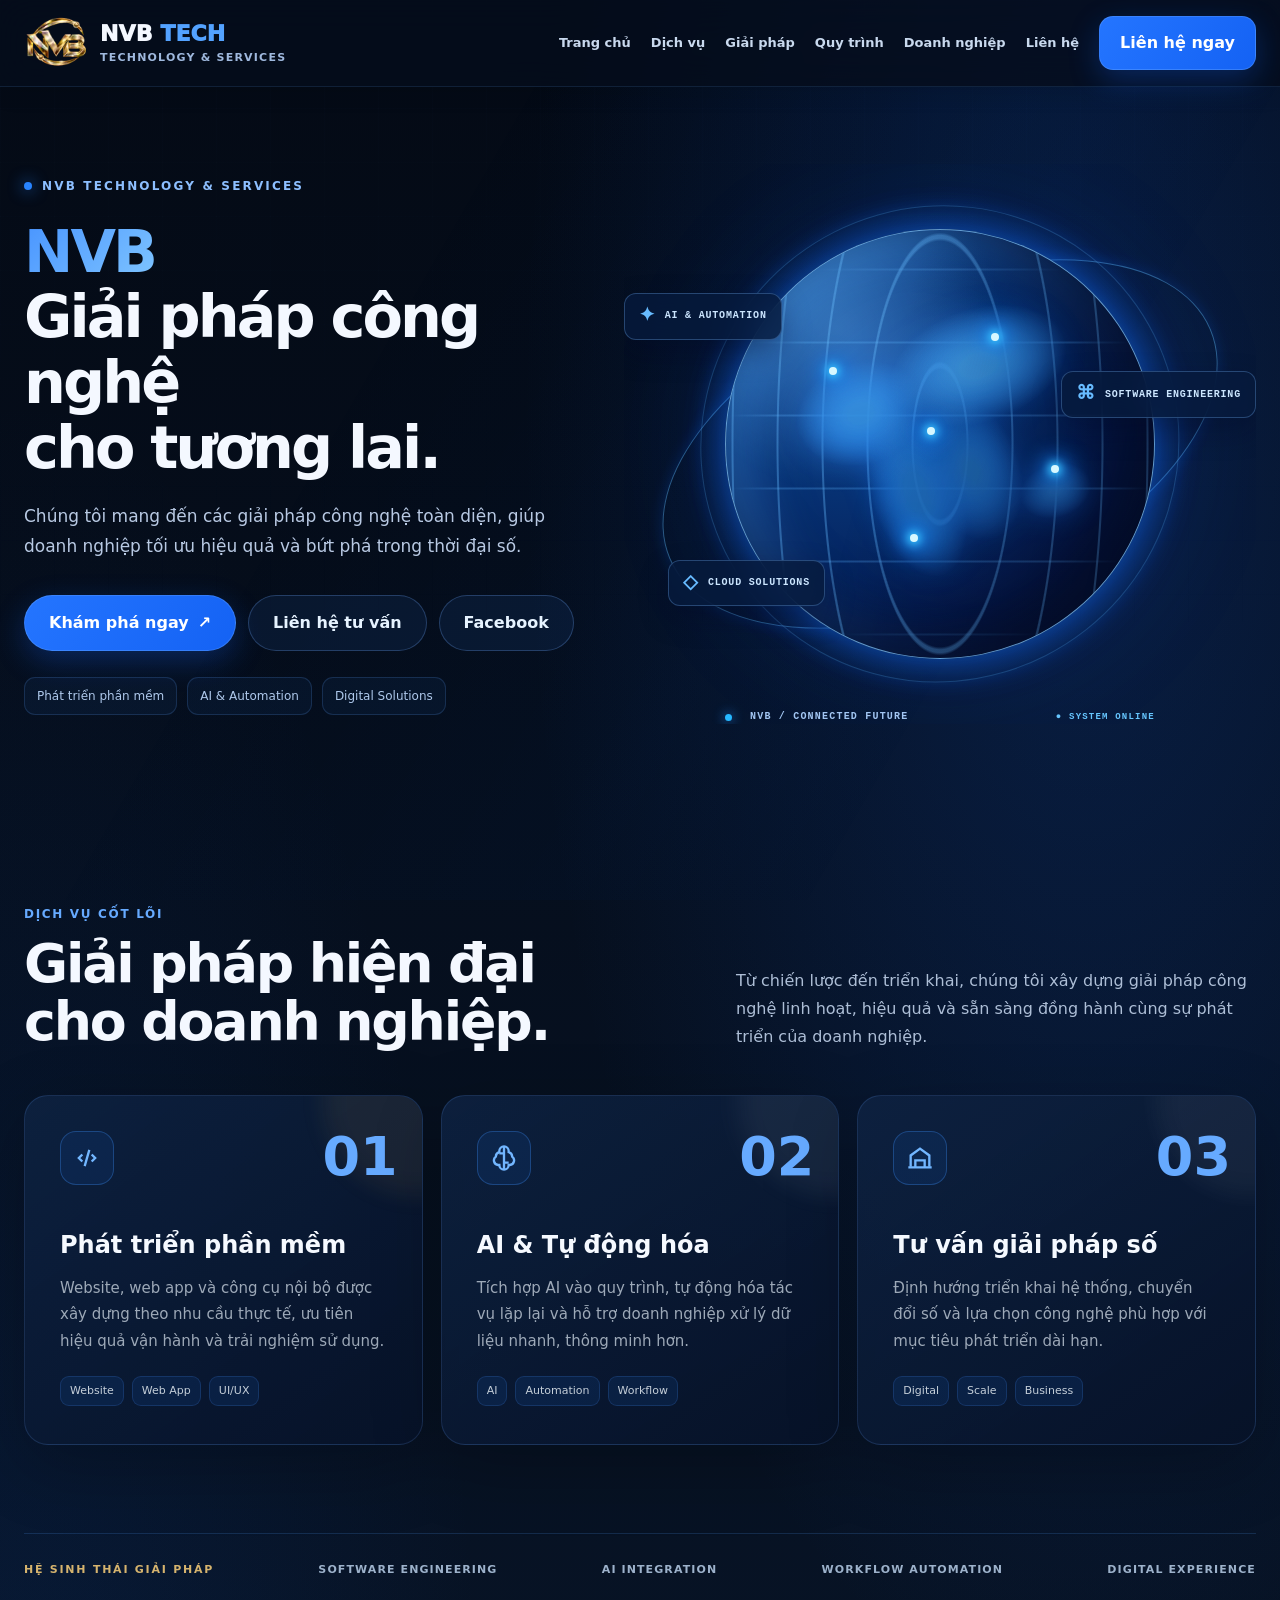
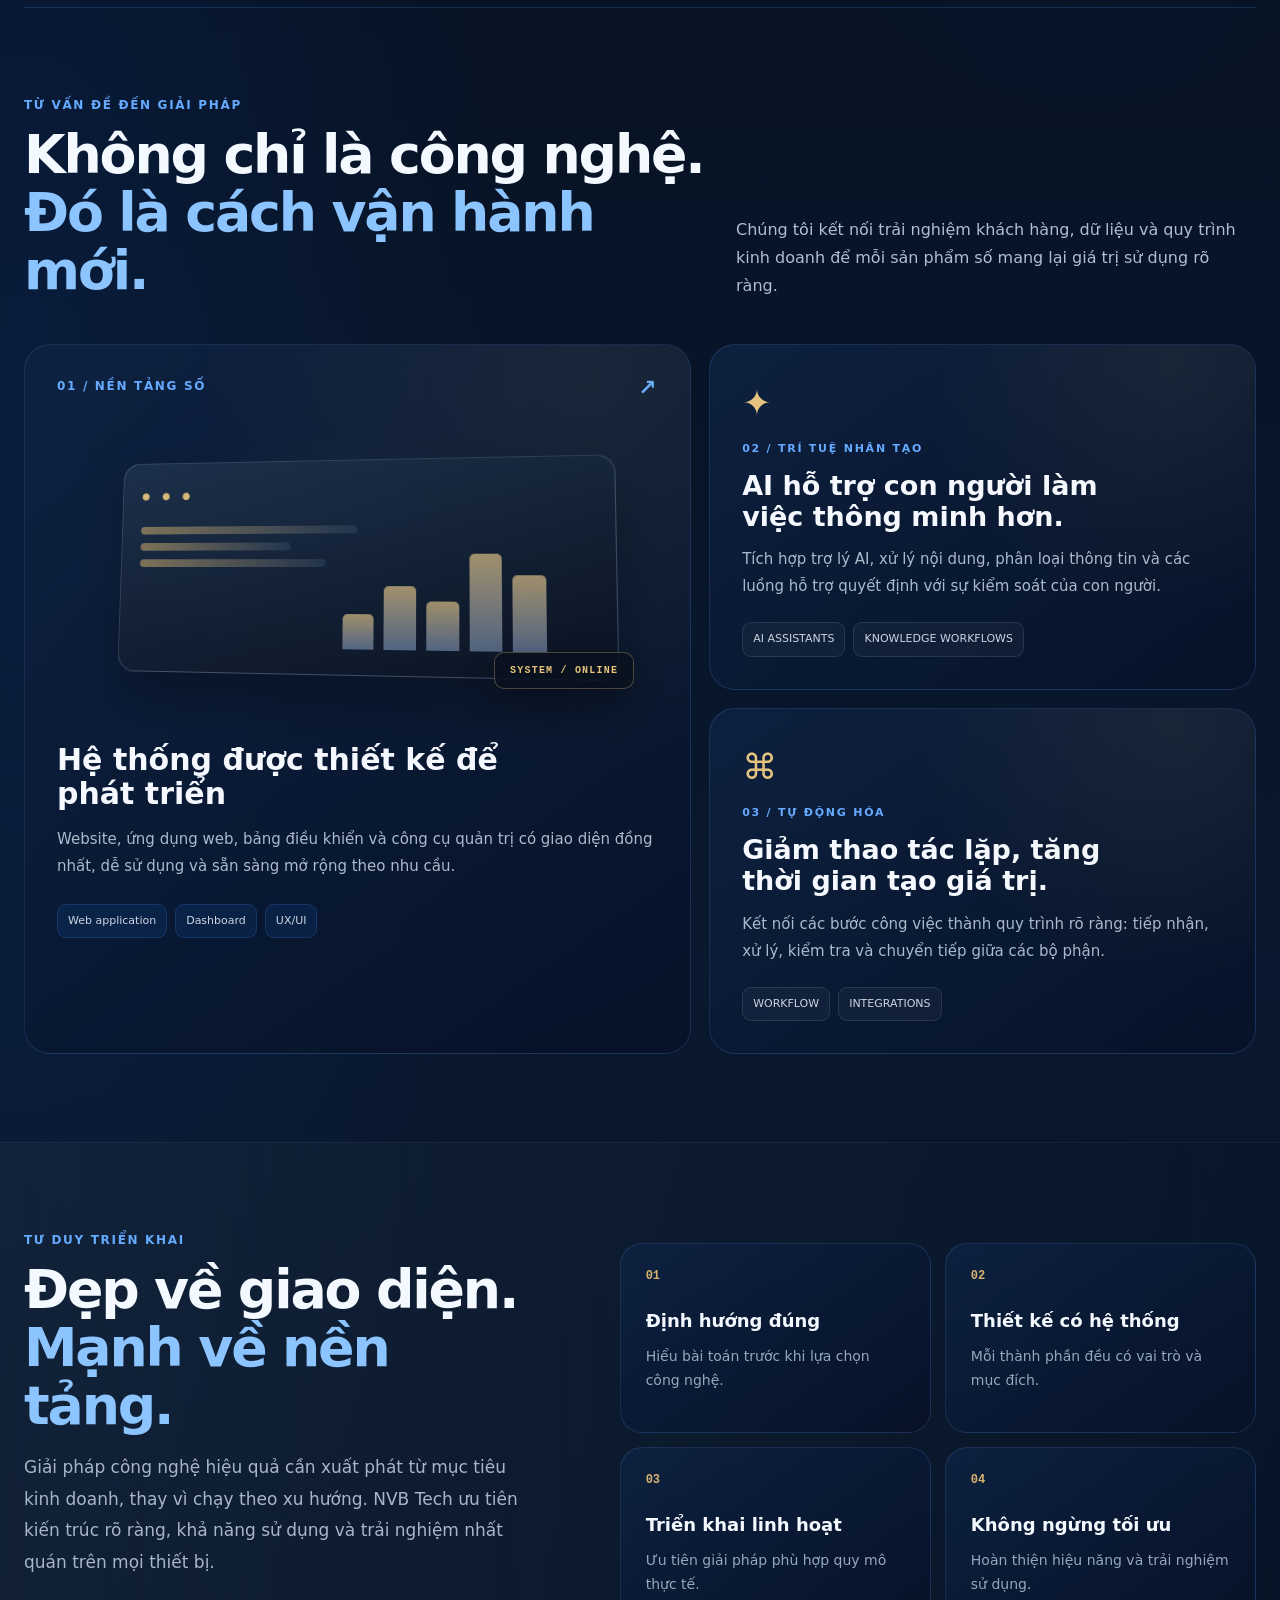
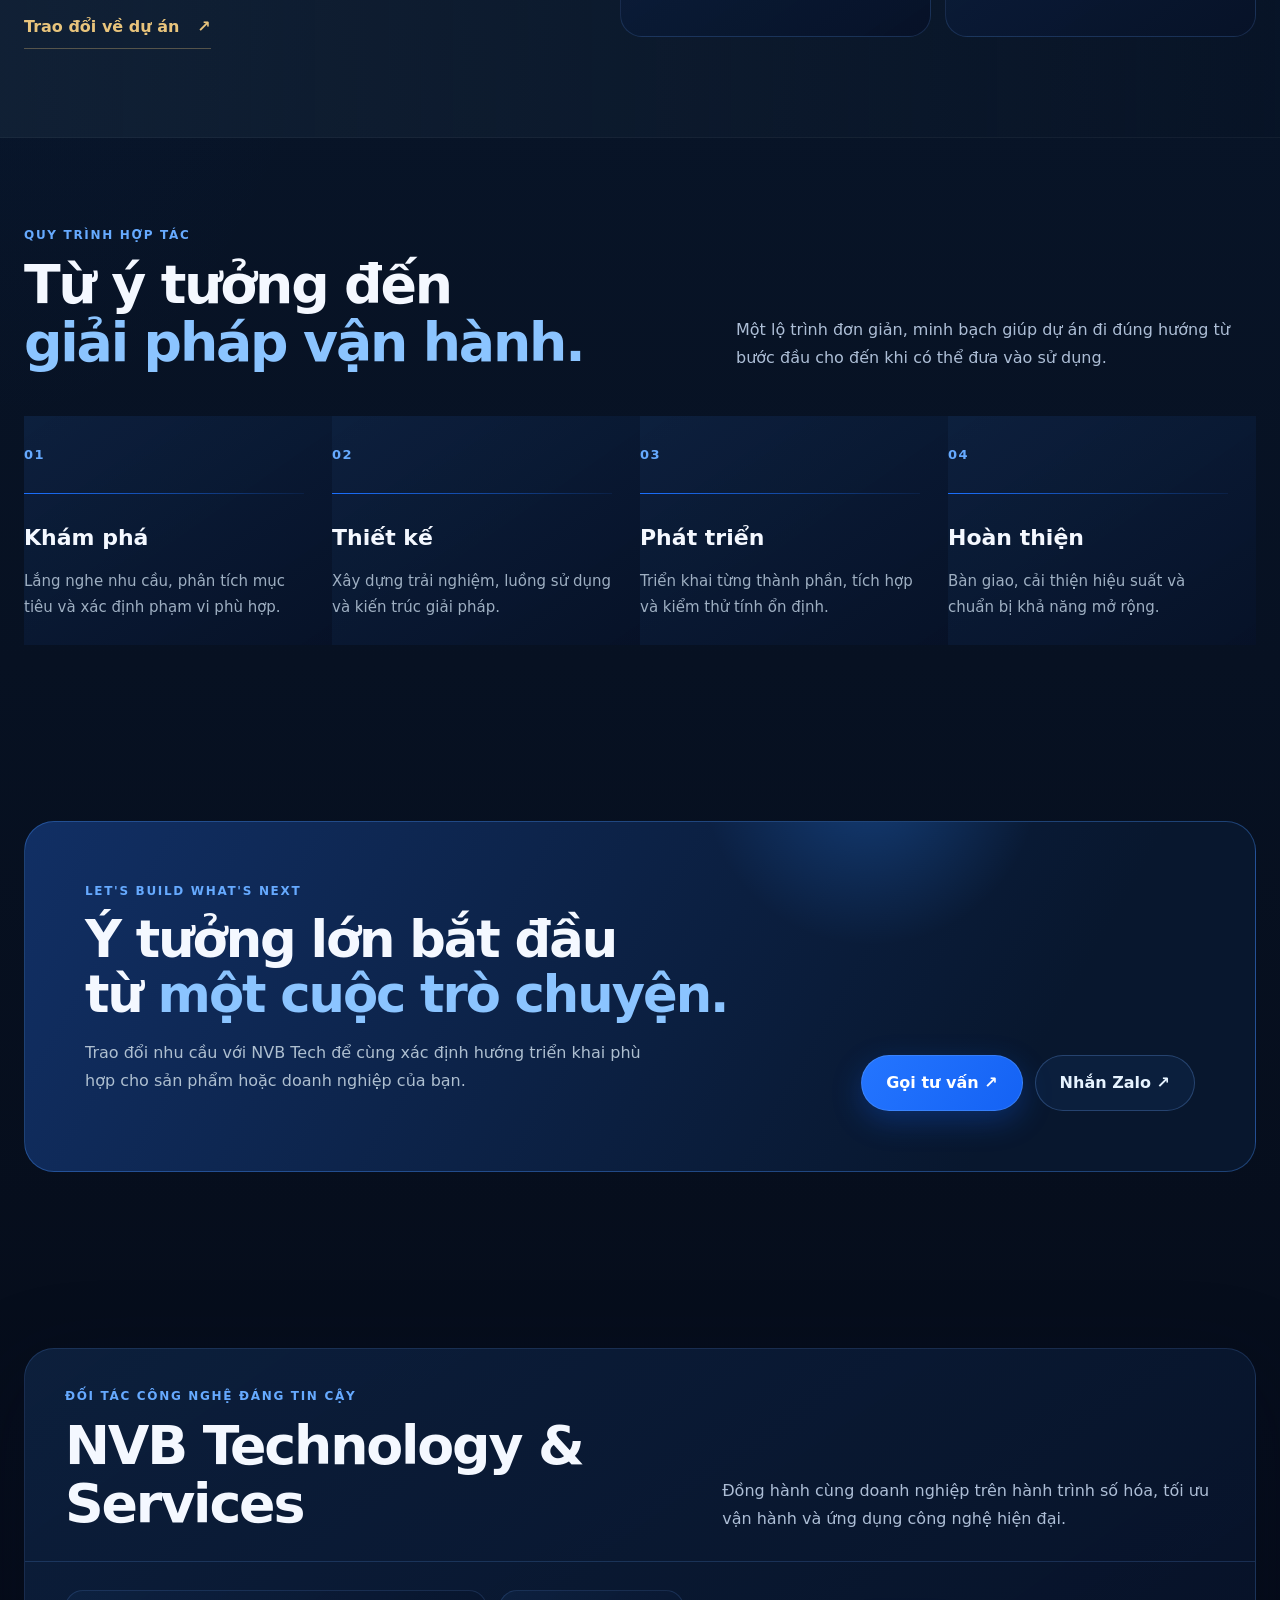
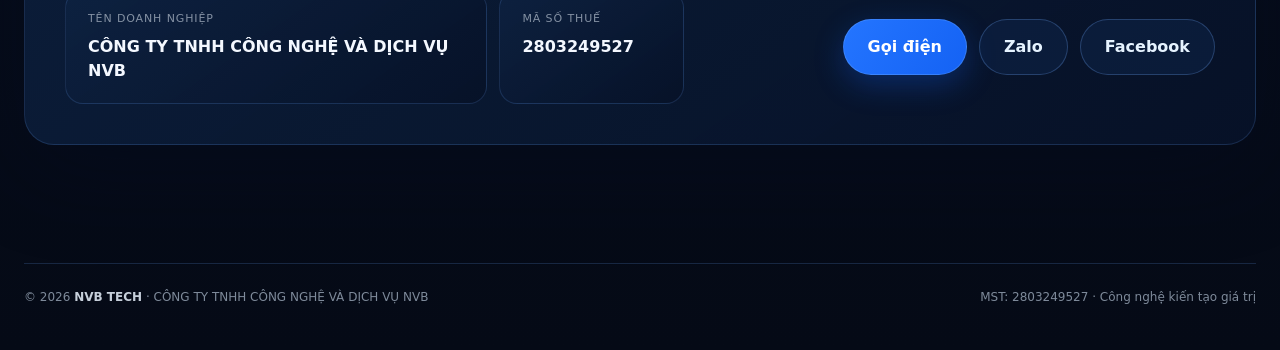
==== commit ccac4de3: "Redesign NVB flagship landing page with electric blue globe and responsive tech visual" ====
--- a/index.html
+++ b/index.html
@@ -487,6 +487,75 @@
     @media(max-width:920px){.hero-grid{grid-template-columns:1fr}.services{grid-template-columns:1fr}.hero{padding:60px 0}.hero-visual{min-height:500px}.command{height:500px}.capability-strip{justify-content:flex-start}.container{width:min(1260px,calc(100% - 32px))}}
     @media(max-width:640px){h1{font-size:clamp(42px,11vw,58px)}.hero{padding-top:42px}.section{padding:72px 0}.capability-strip{gap:12px;padding:22px 0}.capability-strip b{font-size:10px}.solution-feature,.solution-side{padding:22px}.feature-art{height:220px}.art-window{height:170px}.approach-matrix,.process-grid{grid-template-columns:1fr}.approach-matrix>div{min-height:145px}.consult-panel{padding:30px 22px}.brand-copy strong{font-size:19px}.brand-copy small{font-size:9px}.command{height:420px}.hero-visual{min-height:420px}.node{width:116px}.command-core{width:130px;height:130px}.hero-actions .btn{width:auto}}
     @media(prefers-reduced-motion:reduce){.network path{animation:none}}
+
+/* NVB 2026 electric-blue redesign. Kept independent of deprecated gold layers. */
+:root{--bg:#050c19;--bg2:#0a1932;--card:rgba(9,27,57,.78);--line:rgba(100,167,255,.19);--text:#f4f8ff;--muted:#adbed6;--red:#2476ff;--red2:#74b6ff;--cyan:#5ec6ff;--shadow:0 30px 90px rgba(0,8,31,.48)}
+html{scroll-padding-top:94px}
+body{background:radial-gradient(ellipse 52% 30% at 85% 8%,rgba(19,89,213,.23),transparent 85%),radial-gradient(ellipse 43% 37% at 2% 39%,rgba(11,67,157,.16),transparent 85%),linear-gradient(180deg,#040a15,#09182e 50%,#050a16)!important;font-family:Inter,"Segoe UI",system-ui,sans-serif}
+body::before{content:"";position:fixed;inset:0;z-index:-2;pointer-events:none;background:linear-gradient(120deg,transparent 30%,rgba(0,102,255,.024) 60%,transparent 75%)}
+header{background:rgba(5,13,28,.8)!important;border-color:rgba(100,166,255,.13)!important;box-shadow:0 4px 24px rgba(0,0,0,.1)}
+.nav{min-height:86px!important}
+.brand-mark-image{width:62px!important;height:62px!important}
+.brand-copy strong{font-size:22px!important;letter-spacing:.005em!important}
+.brand-copy small{color:#9fb9de!important;letter-spacing:.11em!important}
+.brand-accent{color:#53a2ff}
+nav>a:not(.nav-cta){color:#c9d9ee!important}
+nav>a:not(.nav-cta):hover{color:#5daaff!important}
+.btn-primary,.nav-cta{background:linear-gradient(125deg,#2475ff,#1462f4)!important;border-color:rgba(127,184,255,.28)!important;color:#fff!important;box-shadow:0 10px 30px rgba(18,100,255,.28)!important}
+.btn-primary:hover,.nav-cta:hover{box-shadow:0 14px 45px rgba(18,111,255,.47)!important}
+.btn-ghost{border-color:rgba(115,173,255,.26)!important;background:rgba(20,50,96,.3)!important;color:#e6f3ff}
+.eyebrow{background:none!important;border:0!important;padding:0!important;color:#8dbfff!important;letter-spacing:.18em!important}
+.eyebrow i{background:#2884ff!important;box-shadow:0 0 16px #227cff!important}
+.hero{min-height:730px;padding:74px 0 90px!important}
+.hero-grid{grid-template-columns:.95fr 1.05fr!important;gap:28px!important}
+.hero h1{font-size:clamp(42px,4.6vw,72px)!important;line-height:1.11!important;letter-spacing:-.049em!important;max-width:760px}
+.hero h1 span{background:linear-gradient(135deg,#4793ff,#80c6ff)!important;-webkit-background-clip:text!important;background-clip:text!important}
+.hero p{font-size:17px!important;color:#b8c9e3!important;line-height:1.75!important}
+.hero-actions{margin-top:33px!important}
+.btn{border-radius:999px!important;padding:15px 24px!important}
+.chips{margin-top:26px!important}
+.chip{border-color:rgba(100,166,255,.18)!important;background:rgba(34,83,158,.11)!important;color:#afc9ec!important}
+.hero-visual{min-height:560px!important}
+.globe-stage{height:560px;width:100%;position:relative;isolation:isolate;display:grid;place-items:center;overflow:hidden}
+.globe-stage::before{content:"";position:absolute;inset:5%;background:radial-gradient(circle,rgba(36,121,255,.18),transparent 62%);filter:blur(12px)}
+.globe-halo{position:absolute;width:90%;aspect-ratio:1;border-radius:50%;background:radial-gradient(circle,rgba(21,99,243,.13),rgba(18,80,181,.04) 48%,transparent 68%);filter:blur(20px)}
+.globe{position:relative;width:min(430px,76%);aspect-ratio:1;overflow:hidden;border-radius:50%;box-shadow:inset -28px -18px 65px #030b26,inset 18px 15px 55px rgba(67,160,255,.56),0 0 40px rgba(19,111,255,.65),0 0 125px rgba(20,90,234,.19);border:1px solid rgba(137,206,255,.7);background:radial-gradient(circle at 30% 28%,#1953a8 0%,#073274 32%,#051b50 68%,#030d2b 100%);animation:globe-breathe 7s ease-in-out infinite}
+.globe::before{content:"";position:absolute;inset:0;z-index:2;border-radius:50%;background:radial-gradient(circle at 26% 23%,rgba(142,222,255,.23),transparent 36%),linear-gradient(105deg,transparent 37%,rgba(3,9,34,.45));pointer-events:none}
+.globe-longitudes{position:absolute;inset:0;background:repeating-radial-gradient(ellipse 35% 100% at center,transparent 0 26px,rgba(99,185,255,.37) 27px 28px,transparent 29px 45px)}
+.globe-latitudes{position:absolute;inset:0;background:repeating-linear-gradient(to bottom,transparent 0 38px,rgba(89,177,255,.28) 39px 40px,transparent 41px 73px);mask-image:radial-gradient(ellipse at center,#000 55%,transparent 71%)}
+.globe-continents{position:absolute;inset:13%;opacity:.88;background:radial-gradient(ellipse 23% 18% at 29% 33%,#2b88df 18%,transparent 90%),radial-gradient(ellipse 16% 31% at 38% 62%,#2376c8 21%,transparent 90%),radial-gradient(ellipse 32% 20% at 69% 30%,#3e9de8 18%,transparent 90%),radial-gradient(ellipse 16% 24% at 57% 61%,#2372be 12%,transparent 95%),radial-gradient(ellipse 12% 9% at 80% 75%,#2876c6 13%,transparent 95%);filter:drop-shadow(0 0 15px #1579ff);transform:rotate(-18deg)}
+.globe-node{position:absolute;z-index:3;width:8px;height:8px;border-radius:50%;background:#d7f8ff;box-shadow:0 0 8px 3px #38c4ff,0 0 22px 7px #1586ff}
+.n1{top:32%;left:24%}.n2{top:24%;left:62%}.n3{top:55%;left:76%}.n4{top:71%;left:43%}.n5{top:46%;left:47%}
+.globe-orbit{position:absolute;width:93%;height:56%;border:1px solid rgba(95,188,255,.43);border-radius:50%;transform:rotate(-23deg);box-shadow:0 0 16px rgba(24,104,255,.2)}
+.orbit-b{transform:rotate(52deg);width:75%;height:86%;opacity:.55}
+.orbit-tag{position:absolute;z-index:5;display:flex;gap:9px;align-items:center;padding:11px 14px;border:1px solid rgba(119,182,255,.29);background:rgba(7,27,61,.81);backdrop-filter:blur(15px);border-radius:12px;color:#cce6ff;box-shadow:0 12px 28px rgba(0,10,39,.35);font:700 10px/1.2 ui-monospace,monospace;letter-spacing:.08em}
+.orbit-tag span{color:#67bbff;font-size:19px}.tag-a{left:0;top:23%}.tag-b{right:0;top:37%}.tag-c{left:7%;bottom:21%}
+.globe-caption{position:absolute;left:16%;right:16%;bottom:0;display:flex;align-items:center;gap:9px;font:700 10px/1.4 ui-monospace,monospace;letter-spacing:.12em;color:#a2c6f3}
+.globe-caption b{margin-left:auto;font-size:9px;color:#66c6ff}
+.live-dot{background:#26b8ff!important;box-shadow:0 0 12px #258bff!important}
+@keyframes globe-breathe{50%{box-shadow:inset -28px -18px 65px #030b26,inset 18px 15px 55px rgba(67,160,255,.56),0 0 65px rgba(30,131,255,.8),0 0 135px rgba(20,90,234,.25)}}
+.kicker{color:#66aaff!important}
+.gold-text{color:#8bc4ff!important;background:none!important;-webkit-text-fill-color:#8bc4ff!important}
+.section{padding:88px 0!important}
+.service,.solution-feature,.solution-side,.process-item,.company-shell,.company-card,.approach-matrix>div{border-color:rgba(105,167,255,.17)!important;background:linear-gradient(145deg,rgba(14,35,67,.83),rgba(7,18,40,.95))!important}
+.service:hover,.solution-feature:hover,.solution-side:hover{border-color:rgba(77,151,255,.52)!important;box-shadow:0 20px 60px rgba(10,78,182,.14)!important}
+.service-icon{border-color:rgba(63,150,255,.3)!important;background:rgba(34,112,235,.1)!important}
+.service-icon svg{stroke:#72b6ff!important}
+.service h3,.solution-feature h3,.solution-side h3{color:#f5f9ff!important}
+.tag,.feature-pills span{background:rgba(27,101,205,.13)!important;border-color:rgba(75,146,255,.18)!important}
+.capability-strip{border-color:rgba(87,161,255,.18)!important}
+.step-number,.num,.side-index,.feature-top,.side-bottom{color:#66aaff!important}
+.step-line{background:linear-gradient(90deg,#1b70ff,rgba(27,112,255,.1))!important}
+.consult-panel{border-color:rgba(75,151,255,.34)!important;background:linear-gradient(120deg,#112f64,#08172e 80%)!important}
+.consult-orb{background:radial-gradient(circle,rgba(42,135,255,.3),transparent 68%)!important}
+.company-shell{box-shadow:0 26px 90px rgba(0,12,35,.28)}
+footer{background:transparent!important}
+::selection{background:#2476ff;color:white}
+@media(max-width:1050px){.hero-grid{grid-template-columns:1fr!important}.hero{min-height:auto!important}.hero-visual{min-height:470px!important}.globe-stage{height:470px}.globe{width:min(380px,68%)}}
+@media(max-width:920px){nav{background:#06152c!important}nav.open{display:flex}}
+@media(max-width:640px){.container{width:calc(100% - 30px)!important}.hero{padding-top:55px!important;padding-bottom:30px!important}.hero h1{font-size:clamp(40px,10vw,53px)!important}.hero-visual{min-height:380px!important}.globe-stage{height:380px}.globe{width:70%}.orbit-tag{font-size:8px;padding:8px}.tag-a{top:13%;left:1%}.tag-b{right:0;top:43%}.tag-c{left:0;bottom:18%}.globe-caption{left:4%;right:4%;font-size:8px}.globe-caption b{font-size:7px}.globe-orbit{width:98%}.section{padding:66px 0!important}.brand-copy strong{font-size:18px!important}}
+@media(prefers-reduced-motion:reduce){.globe{animation:none!important}}
+
 </style>
 </head>
 
@@ -498,7 +567,7 @@
     <div class="container nav">
       <a class="brand" href="#home" aria-label="NVB Tech">
         <div class="brand-mark brand-mark-image"><img src="assets/nvb-logo.webp" alt="Logo chính thức NVB Technology & Services" width="84" height="84" decoding="async" fetchpriority="high"></div>
-        <div class="brand-copy"><strong>NVB <span style="color:#dfb65d">TECH</span></strong><small>TECHNOLOGY &amp; SERVICES</small></div>
+        <div class="brand-copy"><strong>NVB <span class="brand-accent">TECH</span></strong><small>TECHNOLOGY &amp; SERVICES</small></div>
       </a>
 
       <nav id="nav">
@@ -522,12 +591,12 @@
       <div class="container hero-grid">
         <div>
           <div class="eyebrow"><i></i> NVB Technology &amp; Services</div>
-          <h1>Công nghệ để <span>doanh nghiệp bứt phá.</span></h1>
-          <p>Từ chiến lược đến sản phẩm: NVB Tech thiết kế phần mềm, xây dựng nền tảng số, tích hợp AI và tự động hóa để giải quyết những bài toán vận hành thực tế.</p>
+          <h1><span>NVB</span><br>Giải pháp công nghệ<br>cho tương lai.</h1>
+          <p>Chúng tôi mang đến các giải pháp công nghệ toàn diện, giúp doanh nghiệp tối ưu hiệu quả và bứt phá trong thời đại số.</p>
 
           <div class="hero-actions">
-            <a class="btn btn-primary" href="tel:0357938081">Gọi điện</a>
-            <a class="btn btn-ghost" href="https://zalo.me/0357938081" target="_blank" rel="noopener">Zalo</a>
+            <a class="btn btn-primary" href="#services">Khám phá ngay <span aria-hidden="true">↗</span></a>
+            <a class="btn btn-ghost" href="#contact">Liên hệ tư vấn</a>
             <a class="btn btn-ghost" href="https://www.facebook.com/nguyen.van.bao.679531/" target="_blank" rel="noopener">Facebook</a>
           </div>
 
@@ -538,22 +607,22 @@
           </div>
         </div>
 
-        <div class="hero-visual" aria-label="Trung tâm kết nối công nghệ NVB Tech">
-          <div class="command" role="img" aria-label="NVB Tech kết nối AI, phát triển phần mềm, nền tảng số và tự động hóa">
-            <div class="command-top"><span><span class="live-dot"></span>NVB TECH / TECHNOLOGY ECOSYSTEM</span><span>CONNECTED SYSTEMS</span></div>
-            <svg class="network" viewBox="0 0 600 500" preserveAspectRatio="none" aria-hidden="true">
-              <path d="M300 250 C205 230 178 122 108 122"/><path d="M300 250 C395 230 422 122 492 122"/><path d="M300 250 C205 270 178 390 108 390"/><path d="M300 250 C395 270 422 390 492 390"/>
-              <circle cx="300" cy="250" r="151" fill="none" stroke="rgba(217,177,99,.12)" stroke-width="1"/><circle cx="300" cy="250" r="204" fill="none" stroke="rgba(217,177,99,.07)" stroke-width="1"/>
-            </svg>
-            <div class="command-core"><div class="core-symbol">NVB</div><div class="core-label">INNOVATION<br/>ENGINE</div></div>
-            <div class="node node-ai"><span class="node-dot"></span><b>Artificial Intelligence</b><small>AI Integration</small></div>
-            <div class="node node-software"><span class="node-dot"></span><b>Software</b><small>Engineering</small></div>
-            <div class="node node-cloud"><span class="node-dot"></span><b>Digital Platforms</b><small>Web · Applications</small></div>
-            <div class="node node-automation"><span class="node-dot"></span><b>Automation</b><small>Smart Workflow</small></div>
-            <div class="command-foot"><span>TECHNOLOGY × STRATEGY × EXECUTION</span><span>DESIGNED FOR GROWTH</span></div>
+        <div class="hero-visual" aria-label="Địa cầu kết nối công nghệ NVB">
+          <div class="globe-stage">
+            <div class="globe-halo"></div>
+            <div class="globe-orbit orbit-a"></div><div class="globe-orbit orbit-b"></div>
+            <div class="globe" role="img" aria-label="Địa cầu kỹ thuật số thể hiện mạng lưới kết nối toàn cầu">
+              <div class="globe-longitudes"></div>
+              <div class="globe-latitudes"></div>
+              <div class="globe-continents"></div>
+              <span class="globe-node n1"></span><span class="globe-node n2"></span><span class="globe-node n3"></span><span class="globe-node n4"></span><span class="globe-node n5"></span>
+            </div>
+            <div class="orbit-tag tag-a"><span>✦</span> AI &amp; AUTOMATION</div>
+            <div class="orbit-tag tag-b"><span>⌘</span> SOFTWARE ENGINEERING</div>
+            <div class="orbit-tag tag-c"><span>◇</span> CLOUD SOLUTIONS</div>
+            <div class="globe-caption"><span class="live-dot"></span> NVB / CONNECTED FUTURE <b>● SYSTEM ONLINE</b></div>
           </div>
-        </div>
-      </div>
+        </div>      </div>
     </section>
 
     <section class="section" id="services">
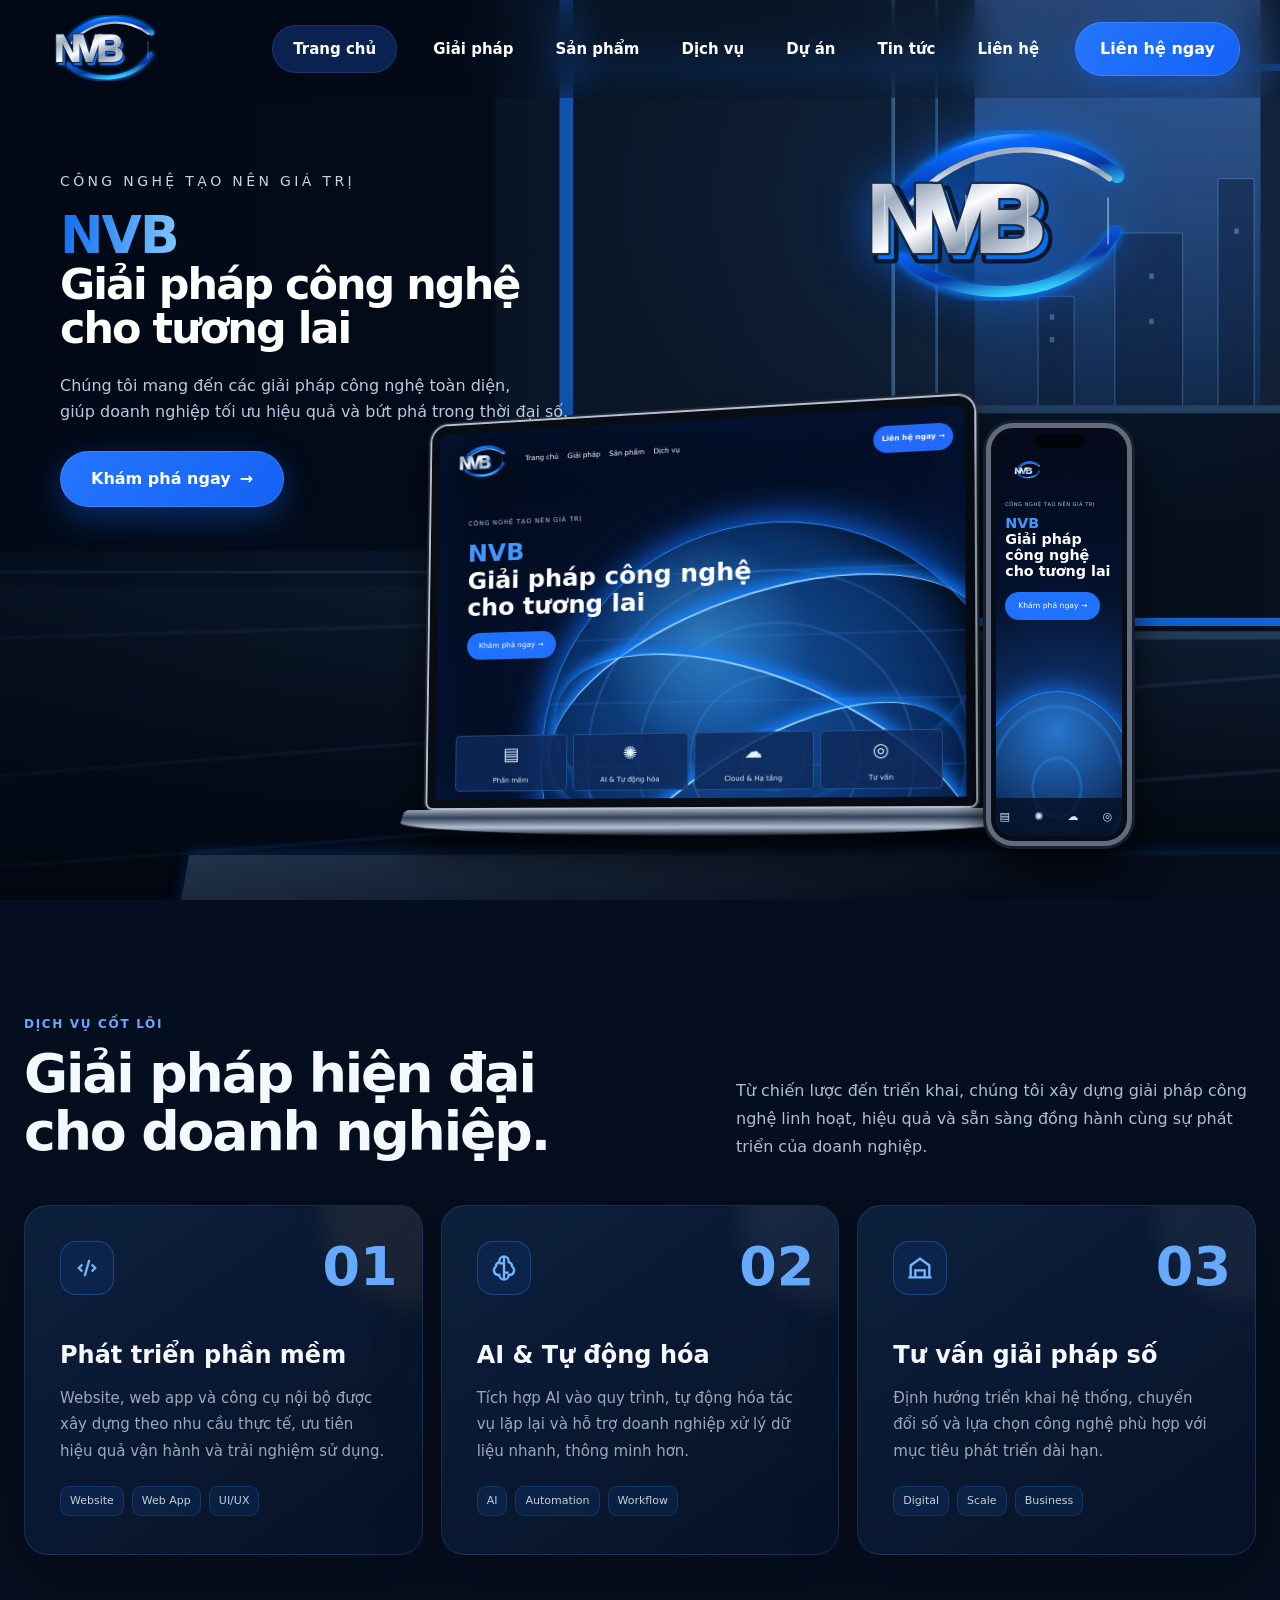
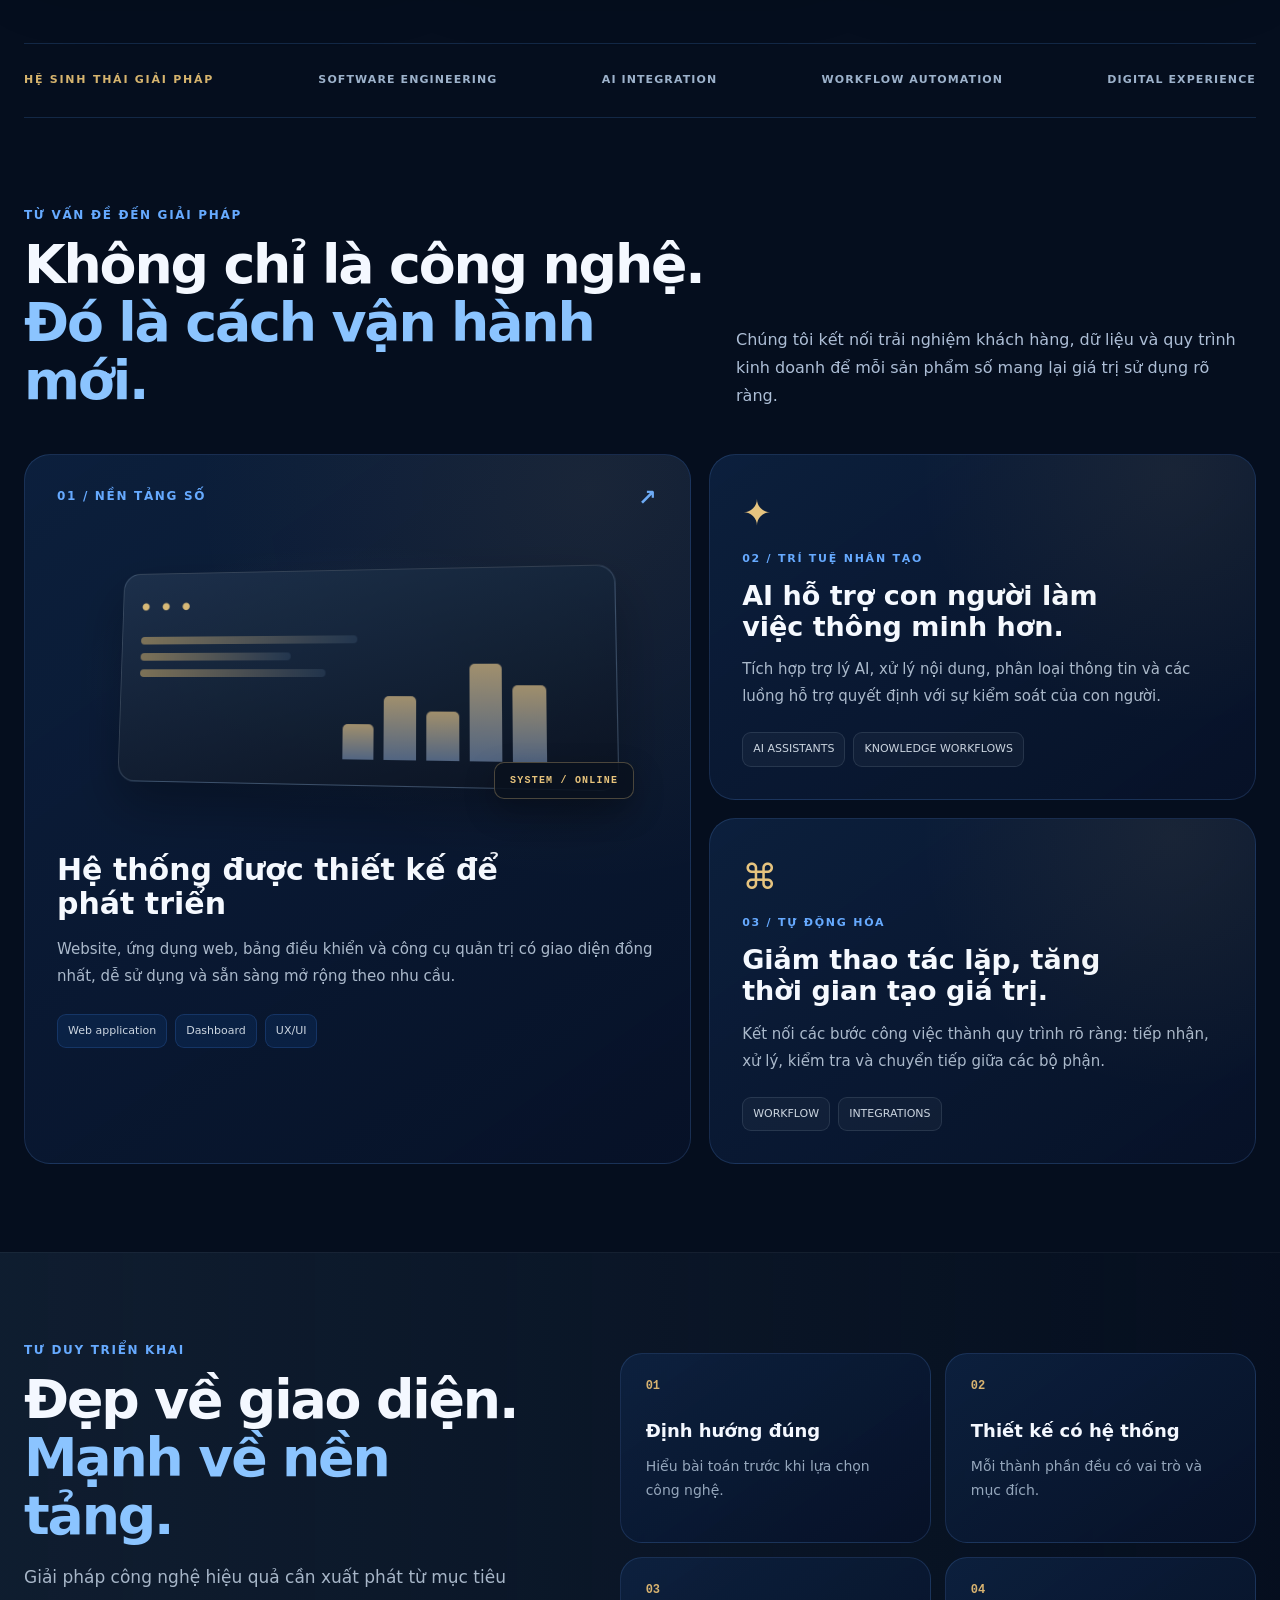
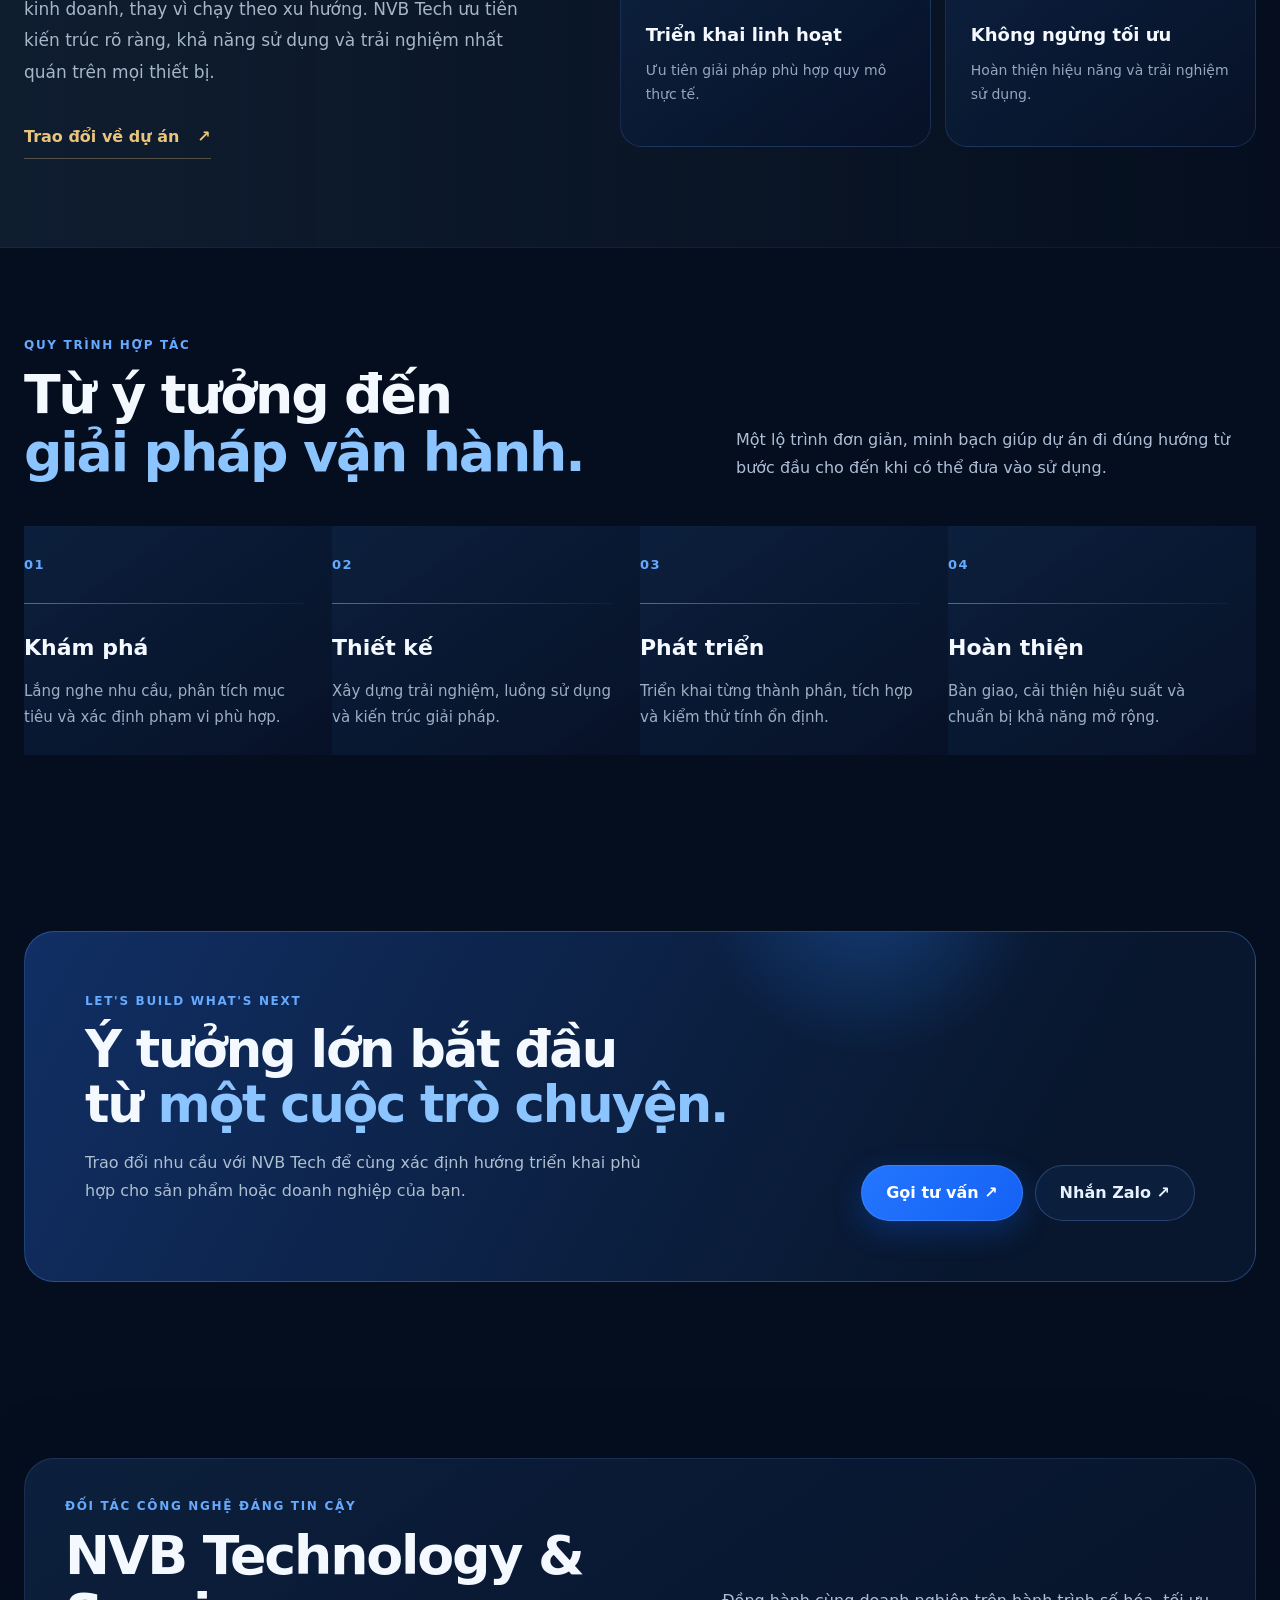
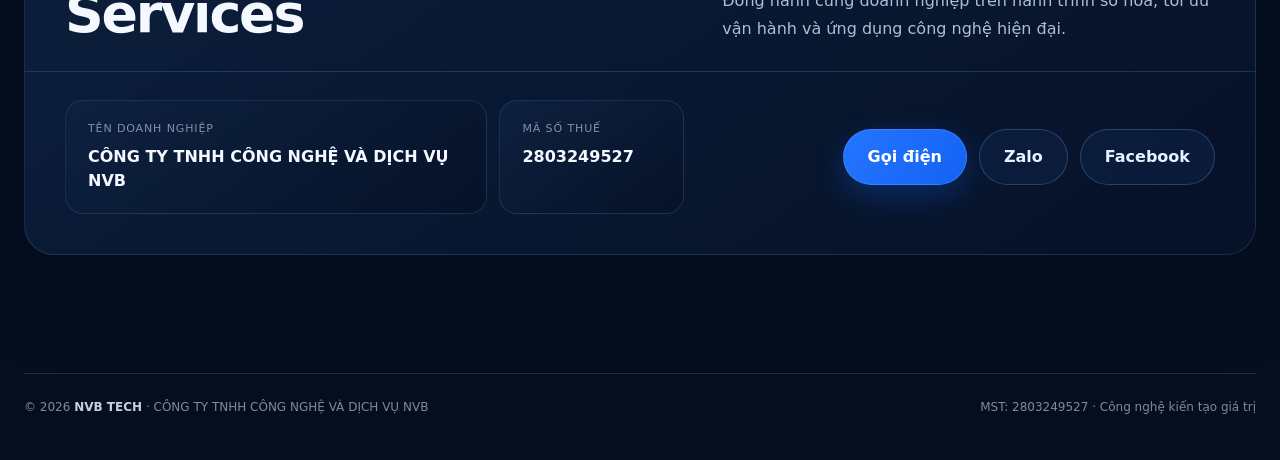
==== commit 108aa2db: "Rebuild NVB homepage to match original futuristic office reference with independent logo, scene and " ====
--- a/index.html
+++ b/index.html
@@ -556,6 +556,52 @@
 @media(max-width:640px){.container{width:calc(100% - 30px)!important}.hero{padding-top:55px!important;padding-bottom:30px!important}.hero h1{font-size:clamp(40px,10vw,53px)!important}.hero-visual{min-height:380px!important}.globe-stage{height:380px}.globe{width:70%}.orbit-tag{font-size:8px;padding:8px}.tag-a{top:13%;left:1%}.tag-b{right:0;top:43%}.tag-c{left:0;bottom:18%}.globe-caption{left:4%;right:4%;font-size:8px}.globe-caption b{font-size:7px}.globe-orbit{width:98%}.section{padding:66px 0!important}.brand-copy strong{font-size:18px!important}}
 @media(prefers-reduced-motion:reduce){.globe{animation:none!important}}
 
+
+/* Exact reference layout — all artwork independently drawn, not cropped from concept image */
+:root{--red:#216af9;--red2:#68b3ff;--line:rgba(100,165,255,.21)}
+body{background:#050e1e!important}
+header{position:absolute!important;top:0;width:100%;background:rgba(2,9,24,.23)!important;border-bottom:0!important;box-shadow:none!important;z-index:70}
+header .container{width:min(1520px,calc(100% - 80px))!important}
+header .nav{min-height:98px!important}
+.brand .brand-mark.brand-mark-image{width:130px!important;height:92px!important}
+.brand-mark-image img{width:130px!important;height:92px!important;filter:drop-shadow(0 0 12px rgba(3,114,255,.32))!important}
+nav{gap:30px!important}
+nav>a:not(.nav-cta){padding:10px 6px!important;font-size:15px!important;color:#fff!important;font-weight:600!important}
+nav>a:first-child{border-radius:28px!important;background:rgba(19,70,159,.42)!important;padding:13px 21px!important;box-shadow:inset 0 0 0 1px rgba(99,146,255,.18)}
+.nav-cta{border-radius:30px!important;padding:14px 24px!important}
+.hero-reference{height:min(900px,100vh);min-height:700px!important;position:relative;display:block!important;padding:0!important;isolation:isolate;overflow:hidden;background:#071022}
+.hero-backdrop{position:absolute;inset:0;z-index:-2;background-image:linear-gradient(90deg,rgba(1,7,19,.68),rgba(3,9,21,.23) 50%,rgba(2,7,19,.06) 100%),url('assets/nvb-office-scene.svg');background-size:cover;background-position:center;transform:scale(1.005)}
+.hero-reference::after{content:"";position:absolute;inset:0;z-index:-1;pointer-events:none;background:radial-gradient(ellipse 50% 50% at 85% 22%,rgba(46,131,255,.13),transparent 75%),linear-gradient(0deg,rgba(1,5,14,.35),transparent 34%)}
+.hero-reference-layout{height:100%;width:min(1520px,calc(100% - 120px))!important;position:relative;display:block}
+.hero-reference-copy{position:absolute;top:19%;left:0;width:49%;z-index:12}
+.hero-kicker{font-size:14px;letter-spacing:.24em;font-weight:500;color:#c2d4e7;margin-bottom:16px}
+.hero-reference h1{max-width:750px;font-size:clamp(42px,3.35vw,61px)!important;letter-spacing:-.045em!important;line-height:1.03!important;color:white;margin:0 0 23px!important;font-weight:850}
+.hero-reference h1 span{display:inline-block;font-size:clamp(52px,3.8vw,70px);line-height:1.04;background:linear-gradient(100deg,#0b6af4,#82caff)!important;background-clip:text!important;-webkit-background-clip:text!important;color:transparent}
+.hero-reference-copy p{max-width:540px;color:#e0e8f4;font-size:16px!important;line-height:1.6!important;margin:0 0 26px}
+.hero-reference-cta{padding:15px 30px!important;box-shadow:0 10px 32px rgba(17,103,255,.38)!important}
+.hero-reference-stage{position:absolute;inset:0 0 0 37%;pointer-events:none}
+.wall-emblem{position:absolute;right:8%;top:11%;width:45%;filter:drop-shadow(0 0 22px rgba(12,112,255,.6))}
+.wall-emblem img{width:100%;display:block}
+.desk-composition{position:absolute;inset:0}
+.laptop-mock{position:absolute;bottom:7%;left:-12%;width:79%;height:48%;transform:perspective(1000px) rotateY(-8deg) rotateX(2deg);transform-origin:bottom center;z-index:6;filter:drop-shadow(0 22px 20px rgba(0,0,0,.7))}
+.laptop-display{position:absolute;inset:0 2% 7% 2%;border:9px solid #080c15;border-radius:17px 17px 6px 6px;overflow:hidden;background:radial-gradient(ellipse at 74% 78%,#0b4ca6,#04102a 53%,#020916);box-shadow:0 0 0 2px #b6c0d0,0 0 0 4px #202734,inset 0 0 60px #06173a}
+.mock-nav{position:absolute;left:2%;right:2%;top:2%;height:12%;display:flex;align-items:center;gap:10px;color:white;font-size:clamp(5px,.57vw,10px);z-index:4}.mock-nav img{width:14%;height:100%;object-fit:contain}.mock-nav span{white-space:nowrap}.mock-nav b{margin-left:auto;padding:8px;background:#2369fa;border-radius:20px;font-size:inherit;white-space:nowrap}
+.mock-globe{position:absolute;right:-10%;bottom:0;width:89%;aspect-ratio:1;border-radius:50%;background:radial-gradient(circle at 35% 25%,rgba(80,188,255,.45),transparent 23%),repeating-radial-gradient(ellipse at 50% 50%,transparent 0 29px,rgba(68,155,255,.25) 30px 31px,transparent 32px 53px),radial-gradient(circle at 43% 37%,#1454a2,#06214f 61%,#020718 75%);border:1px solid #2794ff;box-shadow:0 0 35px #126fff,inset -32px -18px 40px rgba(0,0,0,.75);transform:translateY(42%)}
+.mock-globe::after{content:"";position:absolute;inset:0;border-radius:50%;background:repeating-linear-gradient(0deg,transparent 0 35px,rgba(54,156,255,.15) 36px 37px,transparent 38px 65px)}
+.mock-globe .arc{position:absolute;width:95%;height:45%;border-top:2px solid #8bd2ff;border-radius:50%;top:15%;left:0;transform:rotate(-18deg);box-shadow:0 -5px 15px #147fff}.mock-globe .arc2{top:33%;transform:rotate(24deg)}.mock-globe .arc3{top:49%;transform:rotate(-35deg)}
+.mock-copy{position:absolute;top:24%;left:6%;z-index:3}.mock-copy small{color:#b5c8e6;font-size:clamp(4px,.52vw,8px);letter-spacing:.13em;display:block}.mock-copy strong{font-size:clamp(13px,2vw,32px);color:white;display:block;line-height:1.12;margin:11px 0}.mock-copy em,.phone-screen em{font-style:normal;color:#4297ff}.mock-copy span,.phone-screen>span{display:inline-block;border-radius:30px;background:#2171ff;color:white;padding:8px 13px;font-size:clamp(6px,.6vw,9px)}
+.mock-services{position:absolute;bottom:2%;left:4%;right:4%;display:grid;grid-template-columns:repeat(4,1fr);gap:6px;z-index:2}.mock-services>span{display:grid;place-items:center;background:rgba(15,42,90,.83);border:1px solid rgba(90,158,255,.3);border-radius:5px;color:#e0f1ff;height:58px;font-size:18px}.mock-services small{display:block;font-size:clamp(5px,.55vw,9px)}
+.laptop-base{position:absolute;bottom:0;height:7%;left:-3%;right:-3%;background:linear-gradient(#9ca7b7,#333f56 32%,#b4c0d3 70%,#141f2c);border-radius:5px 5px 50% 50%;transform:perspective(500px) rotateX(28deg)}
+.phone-mock{position:absolute;right:12%;bottom:6%;width:20%;height:47%;z-index:10;border-radius:27px;background:#070c17;border:5px solid #606c7c;box-shadow:0 0 0 3px #161e2d,0 25px 37px #000c;overflow:hidden}
+.phone-camera{position:absolute;top:7px;left:32%;right:32%;height:13px;background:#01040a;border-radius:10px;z-index:9}
+.phone-screen{position:absolute;inset:5px;border-radius:19px;overflow:hidden;background:radial-gradient(circle at 55% 88%,#164b9a,#04122e 54%,#030919);padding:25px 9px 6px;display:flex;flex-direction:column;align-items:flex-start}.phone-screen>img{width:41%;height:24px;object-fit:contain;align-self:flex-start}.phone-screen>small{font-size:clamp(4px,.4vw,7px);color:#b0c8ec;letter-spacing:.1em;margin-top:18%}.phone-screen>strong{font-size:clamp(10px,1.12vw,19px);line-height:1.13;margin-top:5%;color:#fff}.phone-screen>span{margin-top:12%}.phone-earth{position:absolute;width:127%;height:48%;left:-15%;bottom:-12%;border:1px solid #128dff;border-radius:50%;background:repeating-radial-gradient(ellipse at center,transparent 0 22px,#2490f559 24px 25px,transparent 26px 43px),radial-gradient(circle at 50% 20%,#2875cf,#051b40 70%);box-shadow:0 0 26px #187bff}.phone-tabs{position:absolute;bottom:0;left:0;right:0;background:#051025c9;color:#cfe8ff;text-align:center;letter-spacing:.6em;font-size:11px;padding:11px 0}
+.desk-surface{position:absolute;z-index:3;left:-42%;right:-12%;bottom:-4%;height:9%;background:linear-gradient(170deg,#21334a,#050c1a 65%);transform:skew(-10deg);box-shadow:0 -3px 15px #197aff3c}
+#services{padding-top:115px!important}
+@media(max-width:1080px){header .container{width:calc(100% - 40px)!important}nav{gap:10px!important}.hero-reference-layout{width:calc(100% - 60px)!important}.hero-reference h1{font-size:clamp(35px,4vw,55px)!important}.hero-reference-copy{width:53%}.hero-reference-stage{left:38%}}
+@media(max-width:920px){header{position:absolute!important}nav{background:#07152e!important;top:85px}.hero-reference{min-height:920px!important;height:auto!important}.hero-reference-layout{min-height:920px}.hero-reference-copy{top:15%;width:90%}.hero-reference-stage{inset:30% 0 0 0}.wall-emblem{right:10%;top:2%;width:32%}.laptop-mock{left:1%;width:77%;height:48%}.phone-mock{right:5%;width:23%;height:47%}}
+@media(max-width:600px){header .nav{min-height:78px!important}.brand .brand-mark.brand-mark-image{height:73px!important;width:105px!important}.brand-mark-image img{height:73px!important;width:105px!important}.hero-reference{min-height:800px!important}.hero-reference-layout{width:calc(100% - 35px)!important;min-height:800px}.hero-reference-copy{top:13%;width:100%}.hero-kicker{font-size:10px}.hero-reference h1{font-size:clamp(34px,8.5vw,48px)!important}.hero-reference h1 span{font-size:48px}.hero-reference-copy p{font-size:14px!important}.desktop-only{display:none}.hero-reference-stage{top:38%}.wall-emblem{top:1%;right:4%;width:41%}.laptop-mock{left:-4%;bottom:11%;height:39%;width:87%}.phone-mock{right:-1%;bottom:10%;height:39%;width:27%;border-width:3px;border-radius:16px}.phone-screen{border-radius:12px}.phone-screen>strong{font-size:9px}.mock-copy strong{font-size:14px}.mock-services>span{height:35px;font-size:12px}.mock-services small{font-size:5px}.desk-surface{bottom:4%}.hero-backdrop{background-position:65% center}}
+@media(prefers-reduced-motion:reduce){.hero-reference *{animation:none!important}}
+
 </style>
 </head>
 
@@ -566,16 +612,17 @@
   <header>
     <div class="container nav">
       <a class="brand" href="#home" aria-label="NVB Tech">
-        <div class="brand-mark brand-mark-image"><img src="assets/nvb-logo.webp" alt="Logo chính thức NVB Technology & Services" width="84" height="84" decoding="async" fetchpriority="high"></div>
-        <div class="brand-copy"><strong>NVB <span class="brand-accent">TECH</span></strong><small>TECHNOLOGY &amp; SERVICES</small></div>
+        <div class="brand-mark brand-mark-image"><img src="assets/nvb-silver-blue.svg" alt="NVB Tech" width="92" height="72" decoding="async" fetchpriority="high"></div>
+        
       </a>
 
       <nav id="nav">
         <a href="#home">Trang chủ</a>
+        <a href="#solutions">Giải pháp</a>
+        <a href="#services">Sản phẩm</a>
         <a href="#services">Dịch vụ</a>
-        <a href="#solutions">Giải pháp</a>
-        <a href="#process">Quy trình</a>
-        <a href="#company">Doanh nghiệp</a>
+        <a href="#approach">Dự án</a>
+        <a href="#process">Tin tức</a>
         <a href="#contact">Liên hệ</a>
         <a class="nav-cta" href="#contact">Liên hệ ngay</a>
       </nav>
@@ -587,45 +634,27 @@
   </header>
 
   <main>
-    <section class="hero" id="home">
-      <div class="container hero-grid">
-        <div>
-          <div class="eyebrow"><i></i> NVB Technology &amp; Services</div>
-          <h1><span>NVB</span><br>Giải pháp công nghệ<br>cho tương lai.</h1>
-          <p>Chúng tôi mang đến các giải pháp công nghệ toàn diện, giúp doanh nghiệp tối ưu hiệu quả và bứt phá trong thời đại số.</p>
-
-          <div class="hero-actions">
-            <a class="btn btn-primary" href="#services">Khám phá ngay <span aria-hidden="true">↗</span></a>
-            <a class="btn btn-ghost" href="#contact">Liên hệ tư vấn</a>
-            <a class="btn btn-ghost" href="https://www.facebook.com/nguyen.van.bao.679531/" target="_blank" rel="noopener">Facebook</a>
-          </div>
-
-          <div class="chips">
-            <span class="chip">Phát triển phần mềm</span>
-            <span class="chip">AI &amp; Automation</span>
-            <span class="chip">Digital Solutions</span>
-          </div>
-        </div>
-
-        <div class="hero-visual" aria-label="Địa cầu kết nối công nghệ NVB">
-          <div class="globe-stage">
-            <div class="globe-halo"></div>
-            <div class="globe-orbit orbit-a"></div><div class="globe-orbit orbit-b"></div>
-            <div class="globe" role="img" aria-label="Địa cầu kỹ thuật số thể hiện mạng lưới kết nối toàn cầu">
-              <div class="globe-longitudes"></div>
-              <div class="globe-latitudes"></div>
-              <div class="globe-continents"></div>
-              <span class="globe-node n1"></span><span class="globe-node n2"></span><span class="globe-node n3"></span><span class="globe-node n4"></span><span class="globe-node n5"></span>
-            </div>
-            <div class="orbit-tag tag-a"><span>✦</span> AI &amp; AUTOMATION</div>
-            <div class="orbit-tag tag-b"><span>⌘</span> SOFTWARE ENGINEERING</div>
-            <div class="orbit-tag tag-c"><span>◇</span> CLOUD SOLUTIONS</div>
-            <div class="globe-caption"><span class="live-dot"></span> NVB / CONNECTED FUTURE <b>● SYSTEM ONLINE</b></div>
-          </div>
-        </div>      </div>
-    </section>
-
-    <section class="section" id="services">
+    <section class="hero hero-reference" id="home">
+<div class="hero-backdrop" aria-hidden="true"></div>
+<div class="container hero-reference-layout">
+<div class="hero-reference-copy">
+<div class="hero-kicker">CÔNG NGHỆ TẠO NÊN GIÁ TRỊ</div>
+<h1><span>NVB</span><br>Giải pháp công nghệ<br>cho tương lai</h1>
+<p>Chúng tôi mang đến các giải pháp công nghệ toàn diện,<br class="desktop-only"> giúp doanh nghiệp tối ưu hiệu quả và bứt phá trong thời đại số.</p>
+<a class="btn btn-primary hero-reference-cta" href="#services">Khám phá ngay <span aria-hidden="true">→</span></a>
+</div>
+<div class="hero-reference-stage">
+<div class="wall-emblem" aria-hidden="true"><img src="assets/nvb-silver-blue.svg" alt=""></div>
+<div class="desk-composition">
+<div class="laptop-mock"><div class="laptop-display"><div class="mock-nav"><img src="assets/nvb-silver-blue.svg" alt=""><span>Trang chủ　 Giải pháp　 Sản phẩm　 Dịch vụ</span><b>Liên hệ ngay →</b></div><div class="mock-globe"><div class="mock-earth"></div><i class="arc arc1"></i><i class="arc arc2"></i><i class="arc arc3"></i></div><div class="mock-copy"><small>CÔNG NGHỆ TẠO NÊN GIÁ TRỊ</small><strong><em>NVB</em><br>Giải pháp công nghệ<br>cho tương lai</strong><span>Khám phá ngay →</span></div><div class="mock-services"><span>▤<small>Phần mềm</small></span><span>✺<small>AI &amp; Tự động hóa</small></span><span>☁<small>Cloud &amp; Hạ tầng</small></span><span>◎<small>Tư vấn</small></span></div></div><div class="laptop-base"></div></div>
+<div class="phone-mock"><div class="phone-camera"></div><div class="phone-screen"><img src="assets/nvb-silver-blue.svg" alt=""><small>CÔNG NGHỆ TẠO NÊN GIÁ TRỊ</small><strong><em>NVB</em><br>Giải pháp công nghệ<br>cho tương lai</strong><span>Khám phá ngay →</span><div class="phone-earth"></div><div class="phone-tabs">▤　✺　☁　◎</div></div></div>
+<div class="desk-surface" aria-hidden="true"></div>
+</div>
+</div>
+</div>
+</section>
+
+<section class="section" id="services">
       <div class="container">
         <div class="section-head reveal">
           <div>
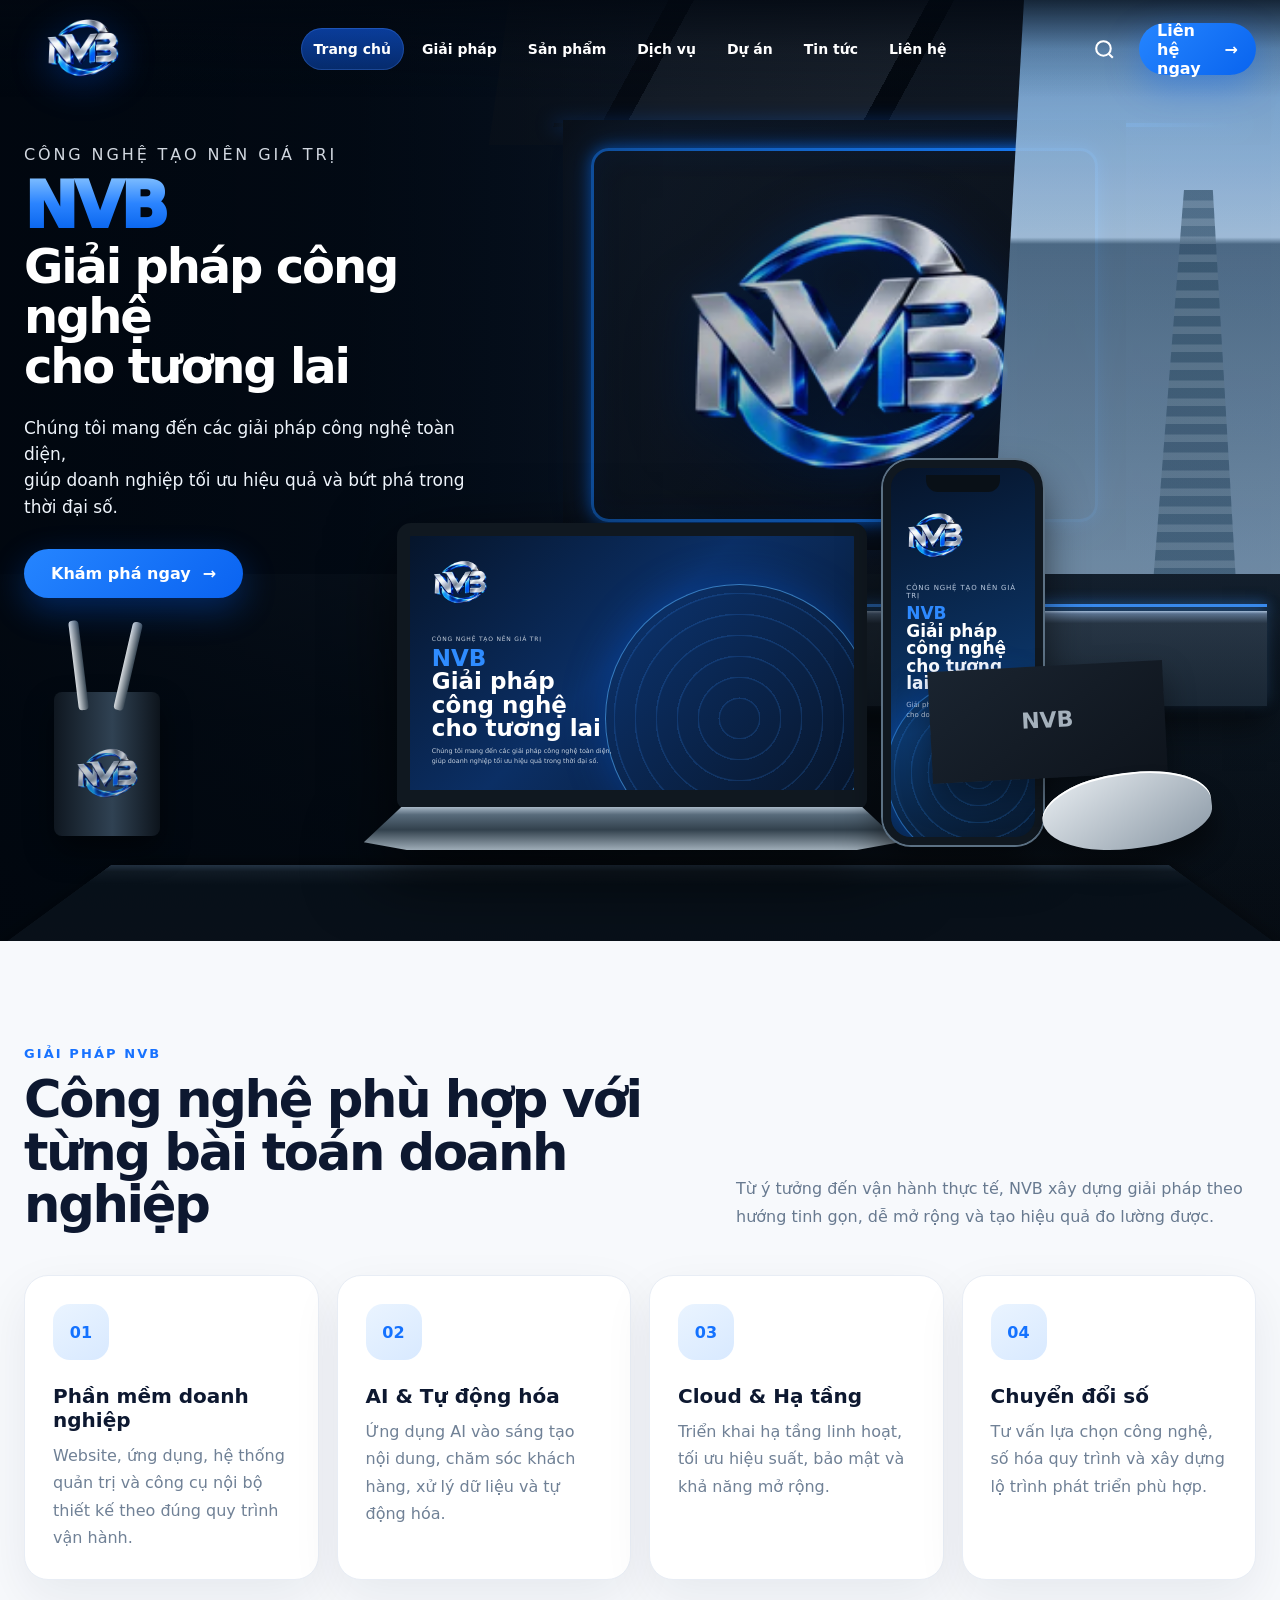
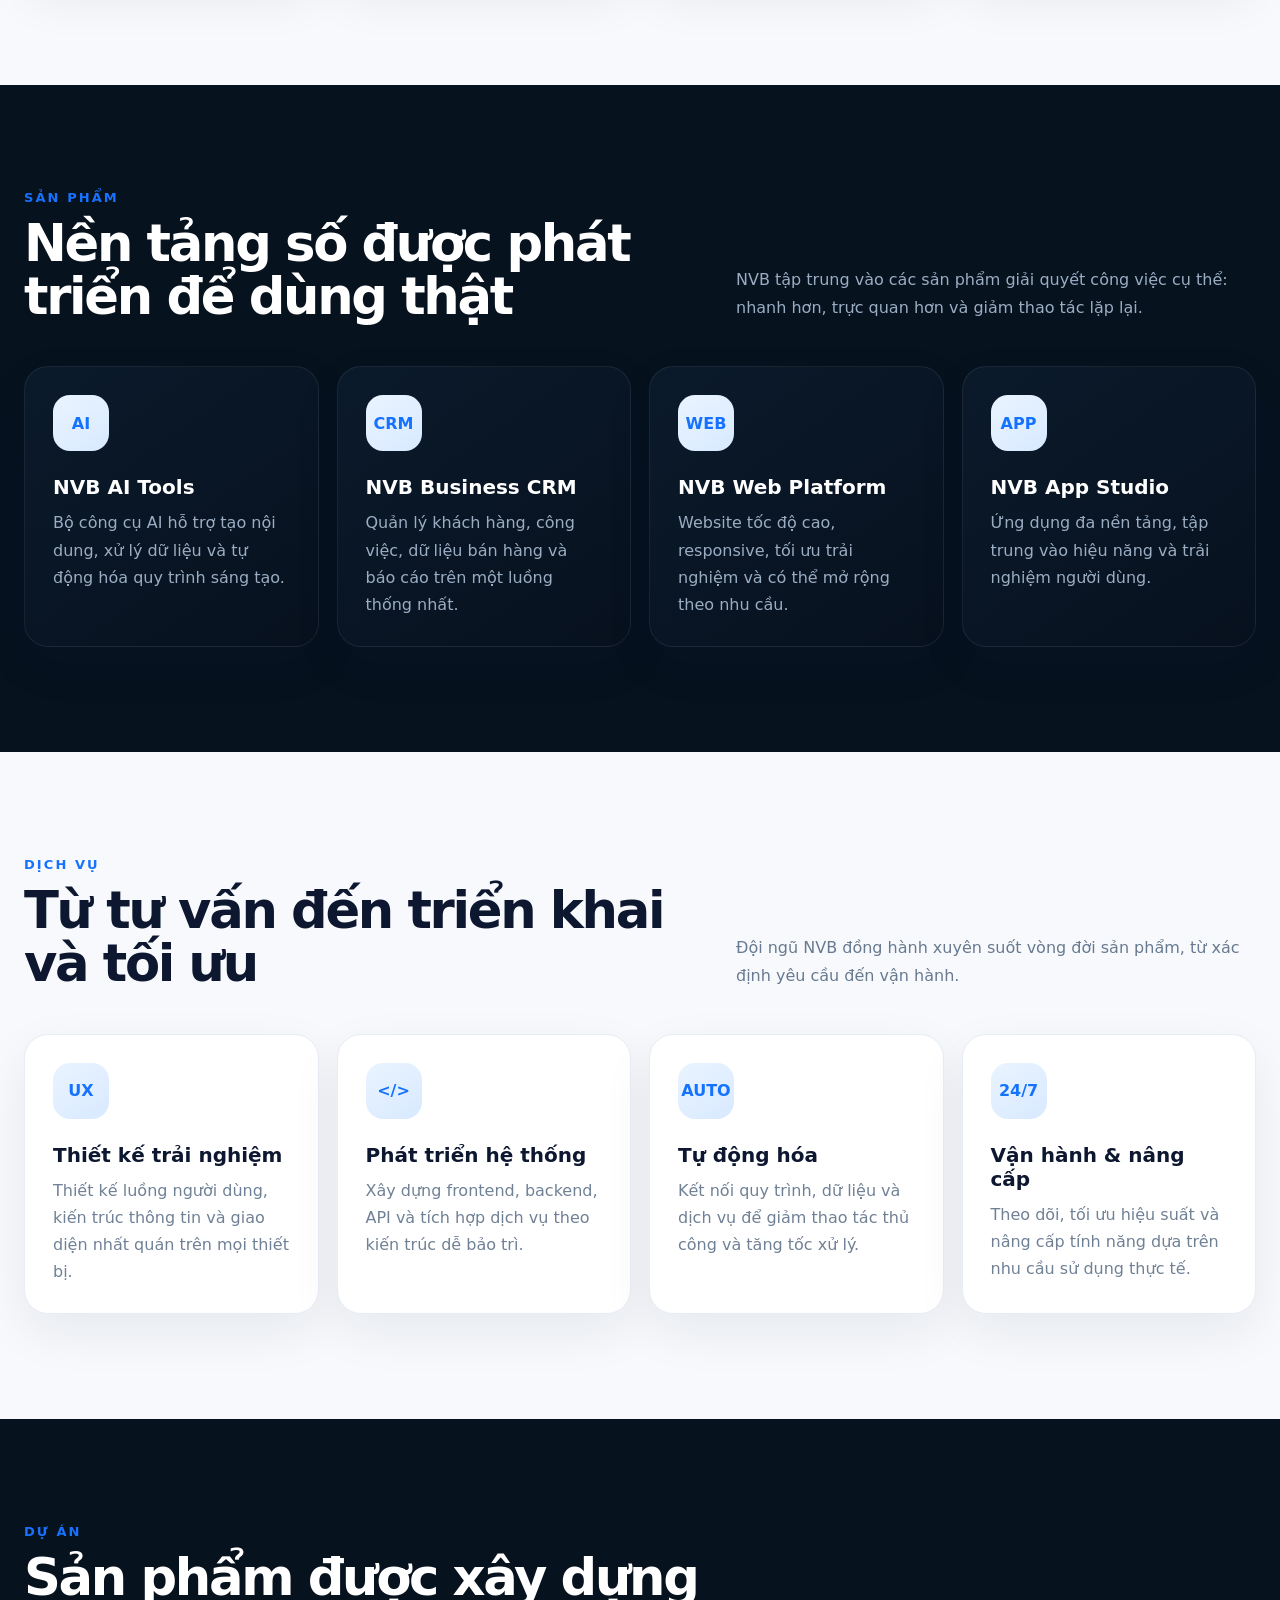
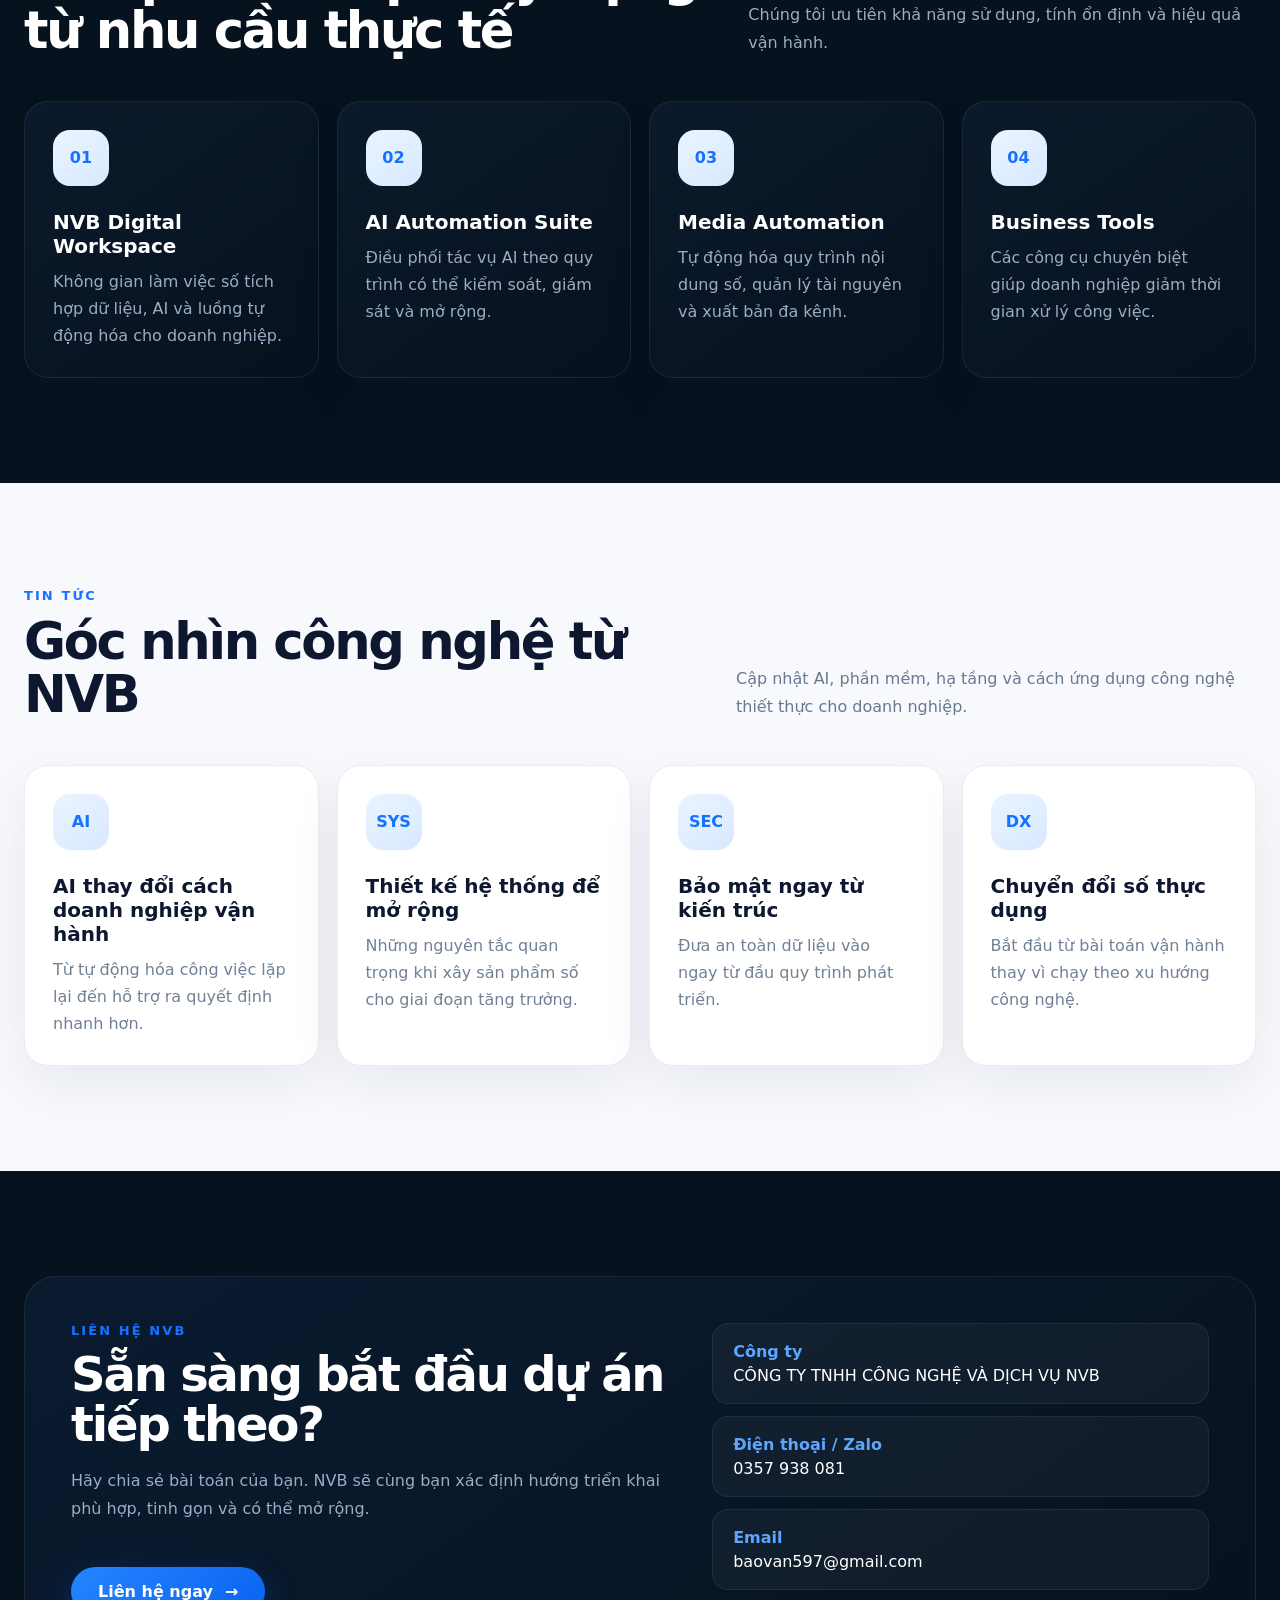
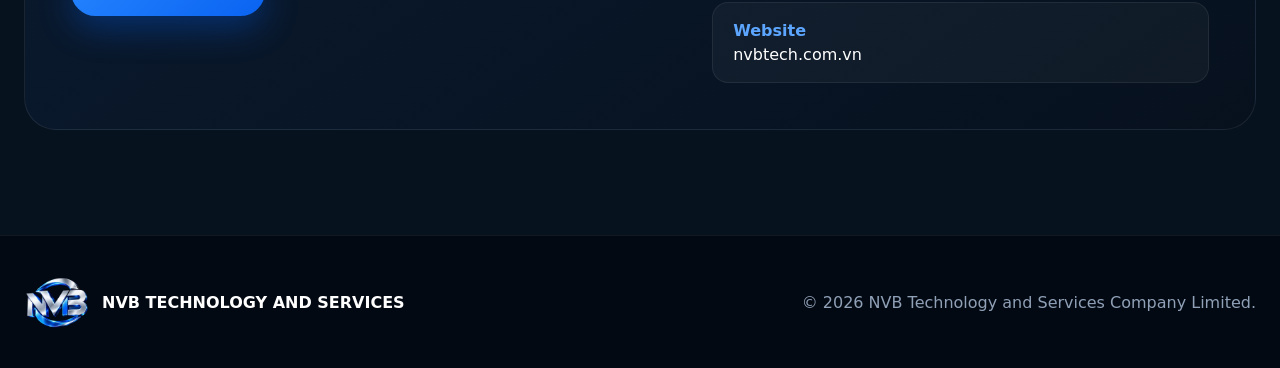
==== commit 901dc45e: "Redesign NVB website to match reference and replace logo" ====
--- a/index.html
+++ b/index.html
@@ -1,801 +1,86 @@
 <!doctype html>
 <html lang="vi">
 <head>
-  <meta charset="utf-8" />
-  <meta name="viewport" content="width=device-width,initial-scale=1" />
-  <meta name="theme-color" content="#090f1b" />
-  <meta name="description" content="NVB Tech — giải pháp công nghệ, phần mềm, AI và tự động hóa dành cho doanh nghiệp." />
-  <meta property="og:title" content="NVB Tech | Technology • AI • Digital Solutions" />
-  <meta property="og:description" content="Phần mềm, nền tảng số, AI và tự động hóa cho doanh nghiệp hiện đại." />
-  <meta property="og:type" content="website" />
-  <link rel="icon" href="favicon.svg" type="image/svg+xml" />
-  <title>NVB Tech | Công ty TNHH Công nghệ và Dịch vụ NVB</title>
-  <!-- build: 2026-10-08-flagship-redesign -->
-
-  <style>
-    :root{
-      --bg:#050913;
-      --bg2:#09111e;
-      --card:rgba(11,17,29,.78);
-      --line:rgba(255,255,255,.085);
-      --text:#f5f8ff;
-      --muted:#9aa7b9;
-      --red:#D8AA55;
-      --red2:#F2D99B;
-      --cyan:#BFCAD9;
-      --max:1200px;
-      --radius:24px;
-      --shadow:0 28px 90px rgba(0,0,0,.42);
-    }
-
-    *{box-sizing:border-box}
-    html{scroll-behavior:smooth}
-    body{
-      margin:0;
-      font-family:Inter,ui-sans-serif,system-ui,-apple-system,BlinkMacSystemFont,"Segoe UI",sans-serif;
-      color:var(--text);
-      background:
-        radial-gradient(circle at 82% 10%,rgba(216,170,85,.11),transparent 30%),
-        radial-gradient(circle at 10% 58%,rgba(195,207,224,.055),transparent 26%),
-        linear-gradient(180deg,#03060d 0%,#060b15 52%,#03060d 100%);
-      overflow-x:hidden;
-    }
-
-    a{color:inherit;text-decoration:none}
-    button{font:inherit}
-    .container{width:min(var(--max),calc(100% - 40px));margin-inline:auto}
-
-    #stars{position:fixed;inset:0;z-index:-3;pointer-events:none;opacity:.78}
-    .grid-bg{
-      position:fixed;inset:0;z-index:-2;pointer-events:none;opacity:.12;
-      background-image:
-        linear-gradient(rgba(255,255,255,.026) 1px,transparent 1px),
-        linear-gradient(90deg,rgba(255,255,255,.026) 1px,transparent 1px);
-      background-size:42px 42px;
-      mask-image:linear-gradient(to bottom,#000,transparent 92%);
-    }
-
-    header{
-      position:sticky;top:0;z-index:50;
-      background:rgba(4,8,15,.82);
-      backdrop-filter:blur(18px);
-      border-bottom:1px solid var(--line);
-    }
-    .nav{
-      min-height:84px;
-      display:flex;
-      align-items:center;
-      justify-content:space-between;
-      gap:24px;
-    }
-
-    .brand{display:flex;align-items:center;gap:14px;min-width:0}
-    .brand-mark{
-      width:62px;height:62px;flex:none;
-      display:grid;place-items:center;
-      border-radius:18px;
-      border:1px solid rgba(216,170,85,.26);
-      background:
-        radial-gradient(circle at center,rgba(216,170,85,.15),transparent 66%),
-        linear-gradient(145deg,rgba(255,255,255,.05),rgba(255,255,255,.01));
-      box-shadow:0 0 30px rgba(216,170,85,.15),inset 0 0 20px rgba(216,170,85,.04);
-    }
-    .brand-mark svg{width:46px;height:46px;display:block}
-    .brand-copy{min-width:0;line-height:1.08}
-    .brand-copy strong{
-      display:block;
-      font-size:24px;
-      font-weight:950;
-      letter-spacing:-.035em;
-      white-space:nowrap;
-    }
-    .brand-copy small{
-      display:block;
-      margin-top:7px;
-      color:#98a5b7;
-      font-size:11px;
-      font-weight:650;
-      letter-spacing:.16em;
-      text-transform:uppercase;
-      white-space:nowrap;
-    }
-
-    nav{display:flex;align-items:center;gap:28px}
-    nav>a:not(.nav-cta){font-size:14px;color:#c7d0dc;transition:.2s}
-    nav>a:not(.nav-cta):hover{color:#fff}
-
-    .btn,.nav-cta{
-      display:inline-flex;align-items:center;justify-content:center;gap:9px;
-      padding:14px 20px;
-      border-radius:14px;
-      border:1px solid rgba(255,255,255,.11);
-      font-weight:800;
-      transition:.25s;
-    }
-    .btn-primary,.nav-cta{
-      background:linear-gradient(125deg,#F8E2A2,#D6A64A 58%,#9F6A27);color:#10141d;
-      border-color:transparent;
-      box-shadow:0 14px 34px rgba(216,170,85,.23);
-    }
-    .btn-primary:hover,.nav-cta:hover{
-      transform:translateY(-2px);
-      box-shadow:0 18px 44px rgba(216,170,85,.34);
-    }
-    .btn-ghost{background:rgba(255,255,255,.032)}
-    .btn-ghost:hover{
-      transform:translateY(-2px);
-      background:rgba(255,255,255,.07);
-      border-color:rgba(255,255,255,.18);
-    }
-
-    .menu-btn{display:none;background:none;border:0;color:#fff;padding:8px}
-
-    .hero{
-      min-height:760px;
-      padding:96px 0 72px;
-      display:grid;
-      align-items:center;
-    }
-    .hero-grid{
-      display:grid;
-      grid-template-columns:1.02fr .98fr;
-      gap:54px;
-      align-items:center;
-    }
-
-    .eyebrow{
-      display:inline-flex;
-      align-items:center;
-      gap:10px;
-      padding:9px 14px;
-      border-radius:999px;
-      border:1px solid rgba(216,170,85,.22);
-      background:rgba(216,170,85,.065);
-      color:#EBC880;
-      font-size:12px;
-      font-weight:900;
-      letter-spacing:.14em;
-      text-transform:uppercase;
-    }
-    .eyebrow i{
-      width:8px;height:8px;border-radius:50%;
-      background:var(--red);
-      box-shadow:0 0 0 7px rgba(216,170,85,.085),0 0 18px var(--red);
-    }
-
-    h1{
-      max-width:720px;
-      margin:22px 0 22px;
-      font-size:clamp(50px,6vw,78px);
-      line-height:1.035;
-      letter-spacing:-.055em;
-    }
-    h1 span{
-      color:transparent;
-      background:linear-gradient(100deg,#fff 0%,#FFEDBE 21%,#D8AA55 47%,#D8AA55 74%,#F7DA91 100%);
-      -webkit-background-clip:text;
-      background-clip:text;
-    }
-    .hero p{
-      max-width:660px;
-      margin:0;
-      color:#abb6c5;
-      font-size:18px;
-      line-height:1.78;
-    }
-    .hero-actions{display:flex;gap:12px;flex-wrap:wrap;margin-top:30px}
-    .chips{display:flex;gap:10px;flex-wrap:wrap;margin-top:24px}
-    .chip{
-      padding:9px 12px;
-      border-radius:11px;
-      border:1px solid rgba(255,255,255,.075);
-      background:rgba(255,255,255,.028);
-      color:#c2cbd7;
-      font-size:12px;
-    }
-
-    /* Technology Command Center — purposeful visualization, no generative code */
-    .hero-visual{position:relative;min-height:565px;display:flex;align-items:center;justify-content:center}
-    .command{position:relative;width:100%;height:550px;isolation:isolate;border:1px solid rgba(222,185,111,.19);border-radius:28px;overflow:hidden;background:radial-gradient(ellipse at 50% 47%,rgba(205,160,74,.085),transparent 53%),linear-gradient(150deg,#142036,#080e19 85%);box-shadow:0 32px 95px rgba(0,0,0,.36)}
-    .command::before{content:"";position:absolute;inset:0;background-image:linear-gradient(rgba(184,202,226,.043) 1px,transparent 1px),linear-gradient(90deg,rgba(184,202,226,.043) 1px,transparent 1px);background-size:35px 35px;mask-image:radial-gradient(ellipse at center,#000 20%,transparent 85%);pointer-events:none}
-    .command-top{position:absolute;top:0;left:0;right:0;display:flex;align-items:center;justify-content:space-between;padding:21px 25px;border-bottom:1px solid rgba(210,181,119,.11);font:700 10px/1.2 ui-monospace,monospace;letter-spacing:.13em;color:#a5b3ca;z-index:4}
-    .live-dot{display:inline-block;width:7px;height:7px;background:#dfb96a;border-radius:50%;margin-right:9px;box-shadow:0 0 14px #c59b4b}
-    .network{position:absolute;inset:48px 0 0;width:100%;height:calc(100% - 48px);z-index:0}
-    .network path{fill:none;stroke:rgba(218,184,113,.36);stroke-width:1.2;stroke-dasharray:5 8;animation:dash 16s linear infinite}
-    @keyframes dash{to{stroke-dashoffset:-260}}
-    .command-core{position:absolute;left:50%;top:50%;transform:translate(-50%,-44%);width:206px;height:206px;display:flex;flex-direction:column;align-items:center;justify-content:center;border:1px solid rgba(230,197,123,.42);border-radius:50%;background:radial-gradient(circle,rgba(229,182,85,.15),rgba(12,20,33,.94) 70%);box-shadow:0 0 0 20px rgba(227,184,92,.025),0 0 0 46px rgba(227,184,92,.02),0 0 80px rgba(215,165,70,.1);z-index:2}
-    .command-core::before{content:"";position:absolute;inset:9px;border-radius:50%;border:1px dashed rgba(224,196,129,.24)}
-    .core-symbol{font-size:42px;line-height:1;letter-spacing:-.06em;font-weight:900;color:#f1cf86;text-shadow:0 0 22px rgba(223,174,86,.25)}
-    .core-label{margin-top:10px;font:700 10px/1.4 ui-monospace,monospace;letter-spacing:.14em;color:#c5d0dc;text-align:center}
-    .node{position:absolute;z-index:3;width:157px;min-height:83px;padding:16px 15px;border:1px solid rgba(216,184,120,.23);border-radius:15px;background:linear-gradient(140deg,rgba(31,44,64,.97),rgba(15,24,39,.96));box-shadow:0 12px 35px rgba(0,0,0,.25);backdrop-filter:blur(8px)}
-    .node b{display:block;font-size:14px;color:#f6f3e9;margin-bottom:6px}
-    .node small{font-size:10px;letter-spacing:.06em;color:#d3af68;text-transform:uppercase}
-    .node .node-dot{position:absolute;right:16px;top:16px;width:7px;height:7px;border-radius:50%;background:#e1bd72}
-    .node-ai{left:7%;top:21%}.node-software{right:6%;top:21%}.node-cloud{left:6%;bottom:16%}.node-automation{right:6%;bottom:16%}
-    .command-foot{position:absolute;left:0;right:0;bottom:0;padding:14px 24px;border-top:1px solid rgba(222,185,111,.12);display:flex;justify-content:space-between;font:600 10px/1.4 ui-monospace,monospace;letter-spacing:.1em;color:#8394ad}
-    .command-foot span:last-child{color:#d2b67c}
-    @media(max-width:640px){.hero-visual{min-height:420px}.command{height:415px;border-radius:20px}.command-core{width:135px;height:135px}.core-symbol{font-size:29px}.core-label{font-size:8px}.node{width:116px;min-height:70px;padding:12px 10px}.node b{font-size:11px}.node small{font-size:8px}.node-ai{left:3%;top:20%}.node-software{right:3%;top:20%}.node-cloud{left:3%;bottom:15%}.node-automation{right:3%;bottom:15%}.command-top{padding:14px}.command-foot{padding:10px 14px;font-size:8px}}
-    .section{padding:92px 0}
-    .section-head{
-      display:flex;
-      justify-content:space-between;
-      align-items:end;
-      gap:28px;
-      margin-bottom:34px;
-    }
-    .kicker{
-      color:#E2B964;
-      font-size:12px;
-      font-weight:900;
-      letter-spacing:.14em;
-      text-transform:uppercase;
-      margin-bottom:12px;
-    }
-    h2{
-      margin:0;
-      font-size:clamp(36px,4vw,56px);
-      line-height:1.08;
-      letter-spacing:-.04em;
-    }
-    .section-head p{
-      max-width:520px;
-      margin:0;
-      color:var(--muted);
-      line-height:1.75;
-      font-size:16px;
-    }
-
-    .services{display:grid;grid-template-columns:repeat(3,1fr);gap:16px}
-    .service{
-      position:relative;overflow:hidden;
-      min-height:300px;
-      padding:30px;
-      border-radius:var(--radius);
-      border:1px solid var(--line);
-      background:linear-gradient(155deg,rgba(13,19,31,.92),rgba(8,12,19,.82));
-      box-shadow:0 20px 70px rgba(0,0,0,.24);
-      transition:.3s;
-    }
-    .service:hover{transform:translateY(-6px);border-color:rgba(255,255,255,.16)}
-    .service:before{
-      content:"";position:absolute;top:-90px;right:-90px;width:190px;height:190px;border-radius:50%;
-      background:var(--glow);filter:blur(12px);opacity:.65;
-    }
-    .num{position:absolute;top:20px;right:24px;color:rgba(255,255,255,.045);font-size:54px;font-weight:900}
-    .service-icon{
-      width:54px;height:54px;border-radius:16px;display:grid;place-items:center;margin-bottom:42px;
-      border:1px solid rgba(255,255,255,.09);background:rgba(255,255,255,.035);
-    }
-    .service h3{margin:0 0 12px;font-size:22px}
-    .service p{margin:0;color:#9da9b8;line-height:1.75}
-    .tags{display:flex;flex-wrap:wrap;gap:8px;margin-top:22px}
-    .tag{
-      padding:6px 9px;border-radius:9px;font-size:11px;
-      background:rgba(255,255,255,.038);border:1px solid rgba(255,255,255,.06);color:#c5cfd9;
-    }
-
-    .company-shell{
-      border-radius:30px;
-      border:1px solid rgba(216,170,85,.15);
-      overflow:hidden;
-      background:
-        radial-gradient(circle at 92% 12%,rgba(216,170,85,.075),transparent 26%),
-        linear-gradient(145deg,rgba(11,16,26,.95),rgba(7,10,17,.92));
-      box-shadow:var(--shadow);
-    }
-    .company-top{
-      padding:38px 40px 28px;
-      display:grid;
-      grid-template-columns:1.12fr .88fr;
-      gap:30px;
-      align-items:end;
-      border-bottom:1px solid var(--line);
-    }
-    .company-top p{margin:0;color:var(--muted);line-height:1.75}
-    .company-bottom{
-      padding:28px 40px 40px;
-      display:grid;
-      grid-template-columns:1.1fr .9fr;
-      gap:24px;
-      align-items:center;
-    }
-    .company-cards{display:grid;grid-template-columns:1.6fr .7fr;gap:12px}
-    .company-card{
-      padding:20px 22px;border-radius:18px;border:1px solid var(--line);background:rgba(255,255,255,.025);
-      min-width:0;
-    }
-    .company-card small{
-      display:block;color:#8491a3;text-transform:uppercase;letter-spacing:.08em;margin-bottom:8px;font-size:11px;
-    }
-    .company-card b{display:block;font-size:16px;line-height:1.5;word-break:break-word}
-    .contact-actions{display:flex;justify-content:flex-end;gap:12px;flex-wrap:wrap}
-
-    footer{padding:30px 0 44px;color:#7e8a9a;font-size:12px}
-    .footer{
-      display:flex;justify-content:space-between;gap:20px;flex-wrap:wrap;
-      border-top:1px solid var(--line);padding-top:24px;
-    }
-    .footer strong{color:#c6cfda}
-
-    .reveal{opacity:0;transform:translateY(20px);transition:.7s ease}
-    .reveal.show{opacity:1;transform:none}
-
-    @media(max-width:1024px){
-      .hero-grid,.company-top,.company-bottom{grid-template-columns:1fr}
-      .services{grid-template-columns:1fr}
-      .section-head{flex-direction:column;align-items:flex-start}
-      .company-cards{grid-template-columns:1fr}
-      .contact-actions{justify-content:flex-start}
-    }
-    @media(max-width:920px){
-      nav{
-        display:none;position:absolute;top:84px;left:0;right:0;
-        background:#070b13;border-bottom:1px solid var(--line);
-        padding:20px;flex-direction:column;align-items:flex-start;
-      }
-      nav.open{display:flex}
-      .menu-btn{display:block}
-    }
-    @media(max-width:640px){
-      .container{width:min(var(--max),calc(100% - 24px))}
-      .brand-copy strong{font-size:20px}
-      .brand-copy small{font-size:9px;letter-spacing:.11em;white-space:normal}
-      .brand-mark{width:54px;height:54px}.brand-mark svg{width:40px;height:40px}
-      .hero{min-height:auto;padding:62px 0 48px}
-      h1{font-size:50px;line-height:1.06}
-      .hero p{font-size:16px}
-      .hero-visual{min-height:480px}
-      .code-stage{border-radius:24px}
-      .hud-ring{width:330px;height:330px}.hud-ring2{width:250px;height:250px}.hud-ring3{width:400px;height:400px}
-      .shape-info{left:12px;bottom:12px;max-width:60%}
-      .language-stream{right:12px;bottom:14px}
-      .stage-status{left:12px;top:12px}
-      .company-top,.company-bottom{padding-left:24px;padding-right:24px}
-      .footer{flex-direction:column}
-    }
-    @media(prefers-reduced-motion:reduce){
-      html{scroll-behavior:auto}
-      .scanline,.hud-ring,.hud-ring2,.hud-ring3,.stage-status i{animation:none!important}
-      .reveal{opacity:1;transform:none}
-    }
-  
-    /* Official NVB logo: full artwork, no cropping */
-    .brand-mark-image {width:76px!important;height:76px!important;display:flex;align-items:center;justify-content:center;padding:3px;border-radius:18px;overflow:visible;background:radial-gradient(circle at center,rgba(205,163,74,.11),rgba(8,13,23,.3))}
-    .brand-mark-image img{display:block;width:100%;height:100%;object-fit:contain;object-position:center;max-width:100%;max-height:100%;filter:drop-shadow(0 4px 12px rgba(202,154,63,.15))}
-    @media(max-width:640px){.brand-mark-image{width:60px!important;height:60px!important;padding:1px}.brand-copy strong{font-size:18px}}
-    /* Clean frameless official logo — overrides every earlier mark style */
-    .brand .brand-mark.brand-mark-image{background:none!important;border:0!important;border-radius:0!important;box-shadow:none!important;padding:0!important;outline:0!important;overflow:visible!important}
-    .brand .brand-mark.brand-mark-image img{filter:none!important;object-fit:contain;object-position:center}
-        /* Keep complete logo artwork visible at every breakpoint */
-    .brand-mark{overflow:visible;flex-shrink:0}
-    .brand-mark svg{max-width:100%;max-height:100%;object-fit:contain;overflow:visible}
-    .brand-copy{overflow:visible}
-    /* NVB 2026 — premium gold & graphite design refinements */
-    :root {--bg:#080d17;--bg2:#101827;--text:#f3f3f0;--muted:#a7b1c0;--line:rgba(214,174,94,.14);--shadow:0 28px 86px rgba(0,0,0,.32)}
-    body{background:radial-gradient(ellipse at 82% 3%,rgba(200,147,55,.11),transparent 36%),radial-gradient(ellipse at 1% 43%,rgba(91,114,150,.09),transparent 32%),linear-gradient(180deg,#090f1b,#101827 56%,#080e18);font-family:Inter,"Segoe UI",sans-serif}
-    header{background:rgba(9,15,26,.92);border-bottom-color:rgba(226,188,105,.12)}
-    .nav{min-height:88px}
-    .brand-mark{width:64px;height:64px;border-color:rgba(227,187,100,.24);background:radial-gradient(circle at 50% 40%,rgba(227,187,100,.14),transparent 75%);box-shadow:inset 0 0 22px rgba(238,193,101,.09)}
-    .brand-copy strong{letter-spacing:.035em;font-size:23px}
-    .brand-copy small{color:#bcae8e;letter-spacing:.2em}
-    .nav-cta,.btn-primary{background:linear-gradient(130deg,#ffe7a7 0%,#d5a64d 57%,#a66f2c 100%);color:#161719;border:1px solid rgba(255,237,175,.4);box-shadow:0 12px 35px rgba(184,130,38,.16)}
-    .nav-cta:hover,.btn-primary:hover{box-shadow:0 18px 44px rgba(197,145,55,.27)}
-    .eyebrow{border-color:rgba(213,166,77,.3);background:rgba(213,166,77,.07);color:#efcb82}
-    .eyebrow i{background:#e1b460;box-shadow:0 0 0 7px rgba(225,180,96,.08)}
-    h1{font-size:clamp(48px,5.7vw,77px);line-height:1.095;letter-spacing:-.05em}
-    h1 span{background:linear-gradient(115deg,#fff3cf,#f2cf84 45%,#c8953b 78%,#fff0c5);-webkit-background-clip:text;background-clip:text}
-    .hero{padding:85px 0 76px}
-    .hero p{color:#bbc4d0;max-width:590px}
-    .chip{border-color:rgba(220,188,121,.16);background:rgba(219,182,101,.035)}
-    .code-stage{background:radial-gradient(circle at 57% 48%,rgba(199,158,73,.09),transparent 45%),linear-gradient(135deg,#111b2d,#090e18 78%);border-color:rgba(221,181,99,.18)}
-    .hud-ring{border-color:rgba(226,182,89,.23)}
-    .hud-ring2{border-color:rgba(206,218,231,.2)}
-    .stage-corners{opacity:.55}
-    .stage-status i{background:#edcb80;box-shadow:0 0 12px #dcb466}
-    .section{padding:100px 0}
-    .kicker{color:#deb56a}
-    .service{background:linear-gradient(155deg,rgba(24,34,51,.92),rgba(12,19,31,.94));border-color:rgba(209,185,137,.14);min-height:320px}
-    .service:hover{border-color:rgba(221,181,100,.42);box-shadow:0 30px 80px rgba(0,0,0,.27)}
-    .service-icon{background:rgba(223,181,93,.065);border-color:rgba(223,181,93,.21)}
-    .service h3{color:#f5ead1}
-    .company-shell{border-color:rgba(218,177,92,.25);background:radial-gradient(circle at 90% 4%,rgba(218,177,92,.1),transparent 39%),linear-gradient(140deg,#192336,#0d1422)}
-    .company-card{background:rgba(255,255,255,.026);border-color:rgba(224,197,143,.14)}
-    footer{background:#090e18}
-    ::selection{background:#caa256;color:#101622}
-    @media(max-width:640px){.hero{padding-top:55px}.hero-visual{min-height:410px}h1{font-size:clamp(39px,10vw,54px)}.section{padding:70px 0}.brand-copy strong{font-size:19px}}
-    
-    /* NVB flagship design system — gold hardware / midnight-blue digital */
-    :root{--bg:#070e19;--bg2:#101c2c;--card:rgba(15,25,41,.9);--line:rgba(189,206,226,.12);--text:#f5f7fb;--muted:#a4b0bf;--red:#dcb566;--cyan:#76b5e2;--shadow:0 28px 85px rgba(0,0,0,.32)}
-    body{background:radial-gradient(ellipse 45% 28% at 88% 7%,rgba(213,170,88,.13),transparent),radial-gradient(ellipse 38% 32% at 4% 30%,rgba(57,100,160,.13),transparent),linear-gradient(180deg,#070d17 0%,#0b1727 43%,#080f1a 100%);line-height:1.5}
-    .grid-bg{opacity:.45;background-image:linear-gradient(rgba(145,174,207,.038) 1px,transparent 1px),linear-gradient(90deg,rgba(145,174,207,.038) 1px,transparent 1px);background-size:54px 54px}
-    .container{width:min(1260px,calc(100% - 48px))}
-    header{background:rgba(7,13,23,.88)}
-    .nav{min-height:96px}
-    nav{gap:20px}
-    nav>a:not(.nav-cta){font-size:13px;font-weight:600;white-space:nowrap}
-    .brand-copy strong{font-size:24px}
-    .hero{min-height:720px;padding:100px 0 78px}
-    .hero-grid{gap:65px;grid-template-columns:1.02fr .98fr}
-    h1{font-size:clamp(48px,5.4vw,76px);max-width:750px;line-height:1.065}
-    .hero p{max-width:560px}
-    .hero-visual{min-height:555px}
-    .command{height:555px;background:radial-gradient(circle at 49% 47%,rgba(201,158,81,.09),transparent 47%),linear-gradient(145deg,rgba(20,36,58,.95),rgba(7,15,27,.98));border-color:rgba(213,177,108,.22)}
-    .command::before{opacity:.4}
-    .command-core{box-shadow:0 0 0 18px rgba(215,177,93,.028),0 0 0 47px rgba(123,171,217,.022),0 0 80px rgba(215,165,70,.12)}
-    .btn-primary,.nav-cta{background:linear-gradient(115deg,#f8e4ab,#d8ac56 57%,#ab7830);color:#131b27}
-    .section{padding:110px 0}
-    .section-head{margin-bottom:44px}
-    h2{font-size:clamp(36px,4.2vw,58px)}
-    .gold-text{color:#e8c47c}
-    .services{grid-template-columns:repeat(3,minmax(0,1fr));gap:18px}
-    .service{min-height:350px;padding:35px;background:linear-gradient(148deg,rgba(19,34,54,.95),rgba(10,19,32,.93));border-color:rgba(183,204,225,.12)}
-    .service:hover{border-color:rgba(222,184,105,.5)}
-    .service h3{font-size:24px}
-    .service p{font-size:15px}
-    .capability-strip{display:flex;align-items:center;justify-content:space-between;gap:18px;flex-wrap:wrap;padding:28px 0;border-top:1px solid rgba(208,182,122,.16);border-bottom:1px solid rgba(208,182,122,.16);color:#b5bfd0}
-    .capability-strip span{font-size:11px;font-weight:900;letter-spacing:.16em;color:#d6b46e}
-    .capability-strip b{font-size:11px;letter-spacing:.10em;color:#9db2cb;font-weight:700}
-    .solutions-section{padding-top:115px}
-    .solution-grid{display:grid;grid-template-columns:1.22fr 1fr;gap:18px}
-    .solution-feature,.solution-side{border:1px solid rgba(194,208,226,.12);border-radius:26px;background:linear-gradient(145deg,#132239,#0b1728);padding:32px;overflow:hidden;position:relative;min-width:0}
-    .solution-feature{grid-row:span 2;display:flex;flex-direction:column}
-    .solution-feature:before,.solution-side:before{content:"";position:absolute;inset:0;background:radial-gradient(circle at 85% 5%,rgba(218,181,103,.075),transparent 45%);pointer-events:none}
-    .feature-top{display:flex;justify-content:space-between;gap:12px;color:#d9b975;font-weight:800;font-size:12px;letter-spacing:.14em}
-    .feature-top span:last-child{font-size:22px;line-height:1}
-    .feature-art{height:288px;margin:24px 0 32px;position:relative;display:grid;place-items:center;background:radial-gradient(ellipse at center,rgba(101,151,209,.12),transparent 65%)}
-    .art-window{position:relative;width:83%;height:217px;border-radius:18px;border:1px solid rgba(182,211,237,.22);background:linear-gradient(165deg,rgba(28,48,75,.97),rgba(10,18,32,.97));box-shadow:0 25px 55px rgba(0,0,0,.3);transform:perspective(650px) rotateY(-7deg) rotateX(4deg);padding:20px}
-    .window-dots{font-size:10px;color:#d7b977;letter-spacing:5px}
-    .art-lines{display:grid;gap:9px;margin-top:22px;width:50%}
-    .art-lines i{height:8px;border-radius:6px;background:linear-gradient(90deg,rgba(225,187,112,.5),rgba(121,161,209,.13))}
-    .art-lines i:nth-child(2){width:70%}.art-lines i:nth-child(3){width:86%}
-    .art-columns{position:absolute;bottom:25px;right:23px;left:47%;height:100px;display:flex;align-items:end;gap:10px}
-    .art-columns i{flex:1;background:linear-gradient(#eccb8c,#748caf);opacity:.65;border-radius:5px 5px 0 0}
-    .art-columns i:nth-child(1){height:35%}.art-columns i:nth-child(2){height:63%}.art-columns i:nth-child(3){height:48%}.art-columns i:nth-child(4){height:95%}.art-columns i:nth-child(5){height:74%}
-    .art-float{position:absolute;right:4%;bottom:22px;border:1px solid rgba(225,194,131,.3);background:rgba(10,18,30,.88);color:#e8c47c;font:700 10px ui-monospace,monospace;letter-spacing:.12em;border-radius:10px;padding:12px 15px;box-shadow:0 12px 30px rgba(0,0,0,.25)}
-    .solution-feature h3{margin:0 0 14px;font-size:30px;line-height:1.15;max-width:450px}
-    .solution-feature p,.solution-side p{color:#aab9cb;line-height:1.8;margin:0;font-size:15px}
-    .feature-pills{display:flex;flex-wrap:wrap;gap:8px;margin-top:24px}
-    .feature-pills span,.side-bottom span{border:1px solid rgba(187,204,222,.13);background:rgba(255,255,255,.035);border-radius:9px;padding:8px 10px;color:#cbd5e0;font-size:11px}
-    .solution-side{min-height:305px}
-    .side-icon{font-size:35px;color:#e6c47f;margin-bottom:12px}
-    .side-index{font-size:11px;letter-spacing:.16em;color:#e3be73;font-weight:800;margin-bottom:12px}
-    .solution-side h3{font-size:27px;line-height:1.16;margin:0 0 14px;max-width:410px}
-    .side-bottom{display:flex;gap:8px;flex-wrap:wrap;margin-top:22px}
-    .approach-section{background:linear-gradient(90deg,rgba(22,39,59,.62),rgba(10,21,36,.15));border-top:1px solid rgba(255,255,255,.045);border-bottom:1px solid rgba(255,255,255,.045)}
-    .approach-grid{display:grid;grid-template-columns:.9fr 1.1fr;gap:75px;align-items:center}
-    .approach-grid p{color:#a7b6c8;font-size:17px;line-height:1.85;max-width:530px}
-    .text-link{display:inline-flex;gap:18px;color:#e8c47c;font-weight:800;margin-top:20px;border-bottom:1px solid rgba(232,196,124,.32);padding-bottom:9px}
-    .approach-matrix{display:grid;grid-template-columns:1fr 1fr;gap:14px}
-    .approach-matrix>div{min-height:190px;border:1px solid rgba(190,210,233,.12);border-radius:22px;padding:25px;background:rgba(12,24,39,.72)}
-    .approach-matrix strong{display:block;color:#d8b370;margin-bottom:24px;font:800 12px ui-monospace,monospace}
-    .approach-matrix b{display:block;font-size:18px;margin-bottom:10px}
-    .approach-matrix span{color:#95a7bc;line-height:1.6;font-size:14px}
-    .process-grid{display:grid;grid-template-columns:repeat(4,1fr);gap:0}
-    .process-item{padding:26px 28px 10px 0}
-    .step-number{font-size:13px;color:#e6c37e;letter-spacing:.12em;font-weight:900}
-    .step-line{height:1px;background:linear-gradient(90deg,#e6c37e,rgba(174,197,219,.17));margin:27px 0}
-    .process-item h3{font-size:22px;margin:0 0 12px}
-    .process-item p{color:#9eafc2;line-height:1.7;font-size:15px}
-    .consult-panel{border-radius:30px;padding:60px;background:linear-gradient(120deg,#172b47,#0b1728 80%);border:1px solid rgba(222,182,102,.25);position:relative;overflow:hidden;display:flex;justify-content:space-between;gap:25px;align-items:end}
-    .consult-orb{position:absolute;width:350px;height:350px;right:17%;top:-220px;background:radial-gradient(circle,rgba(224,176,82,.3),transparent 68%);pointer-events:none}
-    .consult-panel h2{font-size:clamp(34px,4vw,54px)}
-    .consult-panel p{color:#aebfd0;line-height:1.75;max-width:575px;font-size:16px}
-    .consult-actions{display:flex;gap:12px;flex-wrap:wrap;flex-shrink:0}
-    .company-shell{border-color:rgba(220,182,105,.19)}
-    footer{background:transparent}
-    @media(max-width:1080px){.approach-grid{grid-template-columns:1fr;gap:30px}.consult-panel{flex-direction:column;align-items:start}.solution-grid{grid-template-columns:1fr}.solution-feature{grid-row:auto}.process-grid{grid-template-columns:repeat(2,1fr)}}
-    @media(max-width:920px){.hero-grid{grid-template-columns:1fr}.services{grid-template-columns:1fr}.hero{padding:60px 0}.hero-visual{min-height:500px}.command{height:500px}.capability-strip{justify-content:flex-start}.container{width:min(1260px,calc(100% - 32px))}}
-    @media(max-width:640px){h1{font-size:clamp(42px,11vw,58px)}.hero{padding-top:42px}.section{padding:72px 0}.capability-strip{gap:12px;padding:22px 0}.capability-strip b{font-size:10px}.solution-feature,.solution-side{padding:22px}.feature-art{height:220px}.art-window{height:170px}.approach-matrix,.process-grid{grid-template-columns:1fr}.approach-matrix>div{min-height:145px}.consult-panel{padding:30px 22px}.brand-copy strong{font-size:19px}.brand-copy small{font-size:9px}.command{height:420px}.hero-visual{min-height:420px}.node{width:116px}.command-core{width:130px;height:130px}.hero-actions .btn{width:auto}}
-    @media(prefers-reduced-motion:reduce){.network path{animation:none}}
-
-/* NVB 2026 electric-blue redesign. Kept independent of deprecated gold layers. */
-:root{--bg:#050c19;--bg2:#0a1932;--card:rgba(9,27,57,.78);--line:rgba(100,167,255,.19);--text:#f4f8ff;--muted:#adbed6;--red:#2476ff;--red2:#74b6ff;--cyan:#5ec6ff;--shadow:0 30px 90px rgba(0,8,31,.48)}
-html{scroll-padding-top:94px}
-body{background:radial-gradient(ellipse 52% 30% at 85% 8%,rgba(19,89,213,.23),transparent 85%),radial-gradient(ellipse 43% 37% at 2% 39%,rgba(11,67,157,.16),transparent 85%),linear-gradient(180deg,#040a15,#09182e 50%,#050a16)!important;font-family:Inter,"Segoe UI",system-ui,sans-serif}
-body::before{content:"";position:fixed;inset:0;z-index:-2;pointer-events:none;background:linear-gradient(120deg,transparent 30%,rgba(0,102,255,.024) 60%,transparent 75%)}
-header{background:rgba(5,13,28,.8)!important;border-color:rgba(100,166,255,.13)!important;box-shadow:0 4px 24px rgba(0,0,0,.1)}
-.nav{min-height:86px!important}
-.brand-mark-image{width:62px!important;height:62px!important}
-.brand-copy strong{font-size:22px!important;letter-spacing:.005em!important}
-.brand-copy small{color:#9fb9de!important;letter-spacing:.11em!important}
-.brand-accent{color:#53a2ff}
-nav>a:not(.nav-cta){color:#c9d9ee!important}
-nav>a:not(.nav-cta):hover{color:#5daaff!important}
-.btn-primary,.nav-cta{background:linear-gradient(125deg,#2475ff,#1462f4)!important;border-color:rgba(127,184,255,.28)!important;color:#fff!important;box-shadow:0 10px 30px rgba(18,100,255,.28)!important}
-.btn-primary:hover,.nav-cta:hover{box-shadow:0 14px 45px rgba(18,111,255,.47)!important}
-.btn-ghost{border-color:rgba(115,173,255,.26)!important;background:rgba(20,50,96,.3)!important;color:#e6f3ff}
-.eyebrow{background:none!important;border:0!important;padding:0!important;color:#8dbfff!important;letter-spacing:.18em!important}
-.eyebrow i{background:#2884ff!important;box-shadow:0 0 16px #227cff!important}
-.hero{min-height:730px;padding:74px 0 90px!important}
-.hero-grid{grid-template-columns:.95fr 1.05fr!important;gap:28px!important}
-.hero h1{font-size:clamp(42px,4.6vw,72px)!important;line-height:1.11!important;letter-spacing:-.049em!important;max-width:760px}
-.hero h1 span{background:linear-gradient(135deg,#4793ff,#80c6ff)!important;-webkit-background-clip:text!important;background-clip:text!important}
-.hero p{font-size:17px!important;color:#b8c9e3!important;line-height:1.75!important}
-.hero-actions{margin-top:33px!important}
-.btn{border-radius:999px!important;padding:15px 24px!important}
-.chips{margin-top:26px!important}
-.chip{border-color:rgba(100,166,255,.18)!important;background:rgba(34,83,158,.11)!important;color:#afc9ec!important}
-.hero-visual{min-height:560px!important}
-.globe-stage{height:560px;width:100%;position:relative;isolation:isolate;display:grid;place-items:center;overflow:hidden}
-.globe-stage::before{content:"";position:absolute;inset:5%;background:radial-gradient(circle,rgba(36,121,255,.18),transparent 62%);filter:blur(12px)}
-.globe-halo{position:absolute;width:90%;aspect-ratio:1;border-radius:50%;background:radial-gradient(circle,rgba(21,99,243,.13),rgba(18,80,181,.04) 48%,transparent 68%);filter:blur(20px)}
-.globe{position:relative;width:min(430px,76%);aspect-ratio:1;overflow:hidden;border-radius:50%;box-shadow:inset -28px -18px 65px #030b26,inset 18px 15px 55px rgba(67,160,255,.56),0 0 40px rgba(19,111,255,.65),0 0 125px rgba(20,90,234,.19);border:1px solid rgba(137,206,255,.7);background:radial-gradient(circle at 30% 28%,#1953a8 0%,#073274 32%,#051b50 68%,#030d2b 100%);animation:globe-breathe 7s ease-in-out infinite}
-.globe::before{content:"";position:absolute;inset:0;z-index:2;border-radius:50%;background:radial-gradient(circle at 26% 23%,rgba(142,222,255,.23),transparent 36%),linear-gradient(105deg,transparent 37%,rgba(3,9,34,.45));pointer-events:none}
-.globe-longitudes{position:absolute;inset:0;background:repeating-radial-gradient(ellipse 35% 100% at center,transparent 0 26px,rgba(99,185,255,.37) 27px 28px,transparent 29px 45px)}
-.globe-latitudes{position:absolute;inset:0;background:repeating-linear-gradient(to bottom,transparent 0 38px,rgba(89,177,255,.28) 39px 40px,transparent 41px 73px);mask-image:radial-gradient(ellipse at center,#000 55%,transparent 71%)}
-.globe-continents{position:absolute;inset:13%;opacity:.88;background:radial-gradient(ellipse 23% 18% at 29% 33%,#2b88df 18%,transparent 90%),radial-gradient(ellipse 16% 31% at 38% 62%,#2376c8 21%,transparent 90%),radial-gradient(ellipse 32% 20% at 69% 30%,#3e9de8 18%,transparent 90%),radial-gradient(ellipse 16% 24% at 57% 61%,#2372be 12%,transparent 95%),radial-gradient(ellipse 12% 9% at 80% 75%,#2876c6 13%,transparent 95%);filter:drop-shadow(0 0 15px #1579ff);transform:rotate(-18deg)}
-.globe-node{position:absolute;z-index:3;width:8px;height:8px;border-radius:50%;background:#d7f8ff;box-shadow:0 0 8px 3px #38c4ff,0 0 22px 7px #1586ff}
-.n1{top:32%;left:24%}.n2{top:24%;left:62%}.n3{top:55%;left:76%}.n4{top:71%;left:43%}.n5{top:46%;left:47%}
-.globe-orbit{position:absolute;width:93%;height:56%;border:1px solid rgba(95,188,255,.43);border-radius:50%;transform:rotate(-23deg);box-shadow:0 0 16px rgba(24,104,255,.2)}
-.orbit-b{transform:rotate(52deg);width:75%;height:86%;opacity:.55}
-.orbit-tag{position:absolute;z-index:5;display:flex;gap:9px;align-items:center;padding:11px 14px;border:1px solid rgba(119,182,255,.29);background:rgba(7,27,61,.81);backdrop-filter:blur(15px);border-radius:12px;color:#cce6ff;box-shadow:0 12px 28px rgba(0,10,39,.35);font:700 10px/1.2 ui-monospace,monospace;letter-spacing:.08em}
-.orbit-tag span{color:#67bbff;font-size:19px}.tag-a{left:0;top:23%}.tag-b{right:0;top:37%}.tag-c{left:7%;bottom:21%}
-.globe-caption{position:absolute;left:16%;right:16%;bottom:0;display:flex;align-items:center;gap:9px;font:700 10px/1.4 ui-monospace,monospace;letter-spacing:.12em;color:#a2c6f3}
-.globe-caption b{margin-left:auto;font-size:9px;color:#66c6ff}
-.live-dot{background:#26b8ff!important;box-shadow:0 0 12px #258bff!important}
-@keyframes globe-breathe{50%{box-shadow:inset -28px -18px 65px #030b26,inset 18px 15px 55px rgba(67,160,255,.56),0 0 65px rgba(30,131,255,.8),0 0 135px rgba(20,90,234,.25)}}
-.kicker{color:#66aaff!important}
-.gold-text{color:#8bc4ff!important;background:none!important;-webkit-text-fill-color:#8bc4ff!important}
-.section{padding:88px 0!important}
-.service,.solution-feature,.solution-side,.process-item,.company-shell,.company-card,.approach-matrix>div{border-color:rgba(105,167,255,.17)!important;background:linear-gradient(145deg,rgba(14,35,67,.83),rgba(7,18,40,.95))!important}
-.service:hover,.solution-feature:hover,.solution-side:hover{border-color:rgba(77,151,255,.52)!important;box-shadow:0 20px 60px rgba(10,78,182,.14)!important}
-.service-icon{border-color:rgba(63,150,255,.3)!important;background:rgba(34,112,235,.1)!important}
-.service-icon svg{stroke:#72b6ff!important}
-.service h3,.solution-feature h3,.solution-side h3{color:#f5f9ff!important}
-.tag,.feature-pills span{background:rgba(27,101,205,.13)!important;border-color:rgba(75,146,255,.18)!important}
-.capability-strip{border-color:rgba(87,161,255,.18)!important}
-.step-number,.num,.side-index,.feature-top,.side-bottom{color:#66aaff!important}
-.step-line{background:linear-gradient(90deg,#1b70ff,rgba(27,112,255,.1))!important}
-.consult-panel{border-color:rgba(75,151,255,.34)!important;background:linear-gradient(120deg,#112f64,#08172e 80%)!important}
-.consult-orb{background:radial-gradient(circle,rgba(42,135,255,.3),transparent 68%)!important}
-.company-shell{box-shadow:0 26px 90px rgba(0,12,35,.28)}
-footer{background:transparent!important}
-::selection{background:#2476ff;color:white}
-@media(max-width:1050px){.hero-grid{grid-template-columns:1fr!important}.hero{min-height:auto!important}.hero-visual{min-height:470px!important}.globe-stage{height:470px}.globe{width:min(380px,68%)}}
-@media(max-width:920px){nav{background:#06152c!important}nav.open{display:flex}}
-@media(max-width:640px){.container{width:calc(100% - 30px)!important}.hero{padding-top:55px!important;padding-bottom:30px!important}.hero h1{font-size:clamp(40px,10vw,53px)!important}.hero-visual{min-height:380px!important}.globe-stage{height:380px}.globe{width:70%}.orbit-tag{font-size:8px;padding:8px}.tag-a{top:13%;left:1%}.tag-b{right:0;top:43%}.tag-c{left:0;bottom:18%}.globe-caption{left:4%;right:4%;font-size:8px}.globe-caption b{font-size:7px}.globe-orbit{width:98%}.section{padding:66px 0!important}.brand-copy strong{font-size:18px!important}}
-@media(prefers-reduced-motion:reduce){.globe{animation:none!important}}
-
-
-/* Exact reference layout — all artwork independently drawn, not cropped from concept image */
-:root{--red:#216af9;--red2:#68b3ff;--line:rgba(100,165,255,.21)}
-body{background:#050e1e!important}
-header{position:absolute!important;top:0;width:100%;background:rgba(2,9,24,.23)!important;border-bottom:0!important;box-shadow:none!important;z-index:70}
-header .container{width:min(1520px,calc(100% - 80px))!important}
-header .nav{min-height:98px!important}
-.brand .brand-mark.brand-mark-image{width:130px!important;height:92px!important}
-.brand-mark-image img{width:130px!important;height:92px!important;filter:drop-shadow(0 0 12px rgba(3,114,255,.32))!important}
-nav{gap:30px!important}
-nav>a:not(.nav-cta){padding:10px 6px!important;font-size:15px!important;color:#fff!important;font-weight:600!important}
-nav>a:first-child{border-radius:28px!important;background:rgba(19,70,159,.42)!important;padding:13px 21px!important;box-shadow:inset 0 0 0 1px rgba(99,146,255,.18)}
-.nav-cta{border-radius:30px!important;padding:14px 24px!important}
-.hero-reference{height:min(900px,100vh);min-height:700px!important;position:relative;display:block!important;padding:0!important;isolation:isolate;overflow:hidden;background:#071022}
-.hero-backdrop{position:absolute;inset:0;z-index:-2;background-image:linear-gradient(90deg,rgba(1,7,19,.68),rgba(3,9,21,.23) 50%,rgba(2,7,19,.06) 100%),url('assets/nvb-office-scene.svg');background-size:cover;background-position:center;transform:scale(1.005)}
-.hero-reference::after{content:"";position:absolute;inset:0;z-index:-1;pointer-events:none;background:radial-gradient(ellipse 50% 50% at 85% 22%,rgba(46,131,255,.13),transparent 75%),linear-gradient(0deg,rgba(1,5,14,.35),transparent 34%)}
-.hero-reference-layout{height:100%;width:min(1520px,calc(100% - 120px))!important;position:relative;display:block}
-.hero-reference-copy{position:absolute;top:19%;left:0;width:49%;z-index:12}
-.hero-kicker{font-size:14px;letter-spacing:.24em;font-weight:500;color:#c2d4e7;margin-bottom:16px}
-.hero-reference h1{max-width:750px;font-size:clamp(42px,3.35vw,61px)!important;letter-spacing:-.045em!important;line-height:1.03!important;color:white;margin:0 0 23px!important;font-weight:850}
-.hero-reference h1 span{display:inline-block;font-size:clamp(52px,3.8vw,70px);line-height:1.04;background:linear-gradient(100deg,#0b6af4,#82caff)!important;background-clip:text!important;-webkit-background-clip:text!important;color:transparent}
-.hero-reference-copy p{max-width:540px;color:#e0e8f4;font-size:16px!important;line-height:1.6!important;margin:0 0 26px}
-.hero-reference-cta{padding:15px 30px!important;box-shadow:0 10px 32px rgba(17,103,255,.38)!important}
-.hero-reference-stage{position:absolute;inset:0 0 0 37%;pointer-events:none}
-.wall-emblem{position:absolute;right:8%;top:11%;width:45%;filter:drop-shadow(0 0 22px rgba(12,112,255,.6))}
-.wall-emblem img{width:100%;display:block}
-.desk-composition{position:absolute;inset:0}
-.laptop-mock{position:absolute;bottom:7%;left:-12%;width:79%;height:48%;transform:perspective(1000px) rotateY(-8deg) rotateX(2deg);transform-origin:bottom center;z-index:6;filter:drop-shadow(0 22px 20px rgba(0,0,0,.7))}
-.laptop-display{position:absolute;inset:0 2% 7% 2%;border:9px solid #080c15;border-radius:17px 17px 6px 6px;overflow:hidden;background:radial-gradient(ellipse at 74% 78%,#0b4ca6,#04102a 53%,#020916);box-shadow:0 0 0 2px #b6c0d0,0 0 0 4px #202734,inset 0 0 60px #06173a}
-.mock-nav{position:absolute;left:2%;right:2%;top:2%;height:12%;display:flex;align-items:center;gap:10px;color:white;font-size:clamp(5px,.57vw,10px);z-index:4}.mock-nav img{width:14%;height:100%;object-fit:contain}.mock-nav span{white-space:nowrap}.mock-nav b{margin-left:auto;padding:8px;background:#2369fa;border-radius:20px;font-size:inherit;white-space:nowrap}
-.mock-globe{position:absolute;right:-10%;bottom:0;width:89%;aspect-ratio:1;border-radius:50%;background:radial-gradient(circle at 35% 25%,rgba(80,188,255,.45),transparent 23%),repeating-radial-gradient(ellipse at 50% 50%,transparent 0 29px,rgba(68,155,255,.25) 30px 31px,transparent 32px 53px),radial-gradient(circle at 43% 37%,#1454a2,#06214f 61%,#020718 75%);border:1px solid #2794ff;box-shadow:0 0 35px #126fff,inset -32px -18px 40px rgba(0,0,0,.75);transform:translateY(42%)}
-.mock-globe::after{content:"";position:absolute;inset:0;border-radius:50%;background:repeating-linear-gradient(0deg,transparent 0 35px,rgba(54,156,255,.15) 36px 37px,transparent 38px 65px)}
-.mock-globe .arc{position:absolute;width:95%;height:45%;border-top:2px solid #8bd2ff;border-radius:50%;top:15%;left:0;transform:rotate(-18deg);box-shadow:0 -5px 15px #147fff}.mock-globe .arc2{top:33%;transform:rotate(24deg)}.mock-globe .arc3{top:49%;transform:rotate(-35deg)}
-.mock-copy{position:absolute;top:24%;left:6%;z-index:3}.mock-copy small{color:#b5c8e6;font-size:clamp(4px,.52vw,8px);letter-spacing:.13em;display:block}.mock-copy strong{font-size:clamp(13px,2vw,32px);color:white;display:block;line-height:1.12;margin:11px 0}.mock-copy em,.phone-screen em{font-style:normal;color:#4297ff}.mock-copy span,.phone-screen>span{display:inline-block;border-radius:30px;background:#2171ff;color:white;padding:8px 13px;font-size:clamp(6px,.6vw,9px)}
-.mock-services{position:absolute;bottom:2%;left:4%;right:4%;display:grid;grid-template-columns:repeat(4,1fr);gap:6px;z-index:2}.mock-services>span{display:grid;place-items:center;background:rgba(15,42,90,.83);border:1px solid rgba(90,158,255,.3);border-radius:5px;color:#e0f1ff;height:58px;font-size:18px}.mock-services small{display:block;font-size:clamp(5px,.55vw,9px)}
-.laptop-base{position:absolute;bottom:0;height:7%;left:-3%;right:-3%;background:linear-gradient(#9ca7b7,#333f56 32%,#b4c0d3 70%,#141f2c);border-radius:5px 5px 50% 50%;transform:perspective(500px) rotateX(28deg)}
-.phone-mock{position:absolute;right:12%;bottom:6%;width:20%;height:47%;z-index:10;border-radius:27px;background:#070c17;border:5px solid #606c7c;box-shadow:0 0 0 3px #161e2d,0 25px 37px #000c;overflow:hidden}
-.phone-camera{position:absolute;top:7px;left:32%;right:32%;height:13px;background:#01040a;border-radius:10px;z-index:9}
-.phone-screen{position:absolute;inset:5px;border-radius:19px;overflow:hidden;background:radial-gradient(circle at 55% 88%,#164b9a,#04122e 54%,#030919);padding:25px 9px 6px;display:flex;flex-direction:column;align-items:flex-start}.phone-screen>img{width:41%;height:24px;object-fit:contain;align-self:flex-start}.phone-screen>small{font-size:clamp(4px,.4vw,7px);color:#b0c8ec;letter-spacing:.1em;margin-top:18%}.phone-screen>strong{font-size:clamp(10px,1.12vw,19px);line-height:1.13;margin-top:5%;color:#fff}.phone-screen>span{margin-top:12%}.phone-earth{position:absolute;width:127%;height:48%;left:-15%;bottom:-12%;border:1px solid #128dff;border-radius:50%;background:repeating-radial-gradient(ellipse at center,transparent 0 22px,#2490f559 24px 25px,transparent 26px 43px),radial-gradient(circle at 50% 20%,#2875cf,#051b40 70%);box-shadow:0 0 26px #187bff}.phone-tabs{position:absolute;bottom:0;left:0;right:0;background:#051025c9;color:#cfe8ff;text-align:center;letter-spacing:.6em;font-size:11px;padding:11px 0}
-.desk-surface{position:absolute;z-index:3;left:-42%;right:-12%;bottom:-4%;height:9%;background:linear-gradient(170deg,#21334a,#050c1a 65%);transform:skew(-10deg);box-shadow:0 -3px 15px #197aff3c}
-#services{padding-top:115px!important}
-@media(max-width:1080px){header .container{width:calc(100% - 40px)!important}nav{gap:10px!important}.hero-reference-layout{width:calc(100% - 60px)!important}.hero-reference h1{font-size:clamp(35px,4vw,55px)!important}.hero-reference-copy{width:53%}.hero-reference-stage{left:38%}}
-@media(max-width:920px){header{position:absolute!important}nav{background:#07152e!important;top:85px}.hero-reference{min-height:920px!important;height:auto!important}.hero-reference-layout{min-height:920px}.hero-reference-copy{top:15%;width:90%}.hero-reference-stage{inset:30% 0 0 0}.wall-emblem{right:10%;top:2%;width:32%}.laptop-mock{left:1%;width:77%;height:48%}.phone-mock{right:5%;width:23%;height:47%}}
-@media(max-width:600px){header .nav{min-height:78px!important}.brand .brand-mark.brand-mark-image{height:73px!important;width:105px!important}.brand-mark-image img{height:73px!important;width:105px!important}.hero-reference{min-height:800px!important}.hero-reference-layout{width:calc(100% - 35px)!important;min-height:800px}.hero-reference-copy{top:13%;width:100%}.hero-kicker{font-size:10px}.hero-reference h1{font-size:clamp(34px,8.5vw,48px)!important}.hero-reference h1 span{font-size:48px}.hero-reference-copy p{font-size:14px!important}.desktop-only{display:none}.hero-reference-stage{top:38%}.wall-emblem{top:1%;right:4%;width:41%}.laptop-mock{left:-4%;bottom:11%;height:39%;width:87%}.phone-mock{right:-1%;bottom:10%;height:39%;width:27%;border-width:3px;border-radius:16px}.phone-screen{border-radius:12px}.phone-screen>strong{font-size:9px}.mock-copy strong{font-size:14px}.mock-services>span{height:35px;font-size:12px}.mock-services small{font-size:5px}.desk-surface{bottom:4%}.hero-backdrop{background-position:65% center}}
-@media(prefers-reduced-motion:reduce){.hero-reference *{animation:none!important}}
-
+<meta charset="utf-8">
+<meta name="viewport" content="width=device-width,initial-scale=1,viewport-fit=cover">
+<meta name="theme-color" content="#07111f">
+<meta name="description" content="NVB Technology and Services - Giải pháp công nghệ, AI, phần mềm, hạ tầng số và tự động hóa cho doanh nghiệp.">
+<meta property="og:title" content="NVB | Giải pháp công nghệ cho tương lai">
+<meta property="og:description" content="CÔNG TY TNHH CÔNG NGHỆ VÀ DỊCH VỤ NVB">
+<link rel="icon" href="[data-uri]">
+<title>NVB | Công ty TNHH Công nghệ và Dịch vụ NVB</title>
+<style>
+:root{--blue:#1677ff;--blue2:#075ee8;--cyan:#2db8ff;--ink:#07111f;--line:rgba(146,191,255,.18);--muted:#9badc3;--max:1490px}
+*{box-sizing:border-box}html{scroll-behavior:smooth}body{margin:0;font-family:Inter,ui-sans-serif,system-ui,-apple-system,BlinkMacSystemFont,"Segoe UI",sans-serif;background:#06101c;color:#fff;overflow-x:hidden}a{color:inherit;text-decoration:none}button,input{font:inherit}.container{width:min(var(--max),calc(100% - 96px));margin:auto}
+header{position:fixed;inset:0 0 auto;height:98px;z-index:80;display:flex;align-items:center;background:linear-gradient(180deg,rgba(2,8,17,.78),rgba(2,8,17,.18),transparent);transition:.25s}header.scrolled{height:82px;background:rgba(3,11,22,.91);backdrop-filter:blur(18px);border-bottom:1px solid rgba(255,255,255,.06)}.head{display:grid;grid-template-columns:220px 1fr 225px;align-items:center;gap:20px}.brand img{width:116px;height:74px;object-fit:contain;filter:drop-shadow(0 8px 18px rgba(0,88,255,.35))}.nav{display:flex;justify-content:center;gap:5px}.nav a{padding:15px 22px;border-radius:28px;font-weight:650;font-size:16px;white-space:nowrap}.nav a:hover,.nav a.active{background:linear-gradient(180deg,rgba(14,86,220,.68),rgba(8,56,142,.72));box-shadow:inset 0 0 0 1px rgba(84,143,255,.28)}.actions{display:flex;justify-content:flex-end;align-items:center;gap:16px}.search,.menu{width:42px;height:42px;border:0;background:transparent;color:#fff;display:grid;place-items:center;cursor:pointer}.search svg,.menu svg{width:25px;height:25px;fill:none;stroke:currentColor;stroke-width:2}.topcta{height:52px;padding:0 26px;border-radius:28px;background:linear-gradient(135deg,#2585ff,#0964ef);display:flex;align-items:center;gap:12px;font-weight:750;box-shadow:0 12px 34px rgba(0,101,255,.34)}.menu{display:none}
+.hero{position:relative;min-height:941px;height:100vh;max-height:1040px;overflow:hidden;background:#07111f}.scene{position:absolute;inset:0;background:radial-gradient(circle at 68% 35%,rgba(16,91,226,.20),transparent 24%),linear-gradient(90deg,#07111e,#081424 38%,#101a29 62%,#14243a)}.scene:before{content:"";position:absolute;inset:0;z-index:8;background:linear-gradient(90deg,rgba(0,6,14,.91),rgba(0,6,14,.72) 28%,rgba(3,11,22,.34) 52%,rgba(3,9,17,.08) 79%)}.ceiling{position:absolute;left:39%;right:0;top:0;height:145px;background:linear-gradient(112deg,rgba(17,25,36,.86) 0 19%,#070b12 19% 22%,#1d2530 22% 50%,#040910 50% 53%,#121a25 53%);transform:skewX(-8deg)}.ceiling:after{content:"";position:absolute;left:8%;right:4%;bottom:18px;height:4px;background:linear-gradient(90deg,transparent,#2b89ff 12%,#59baff 48%,#2c86ff 84%,transparent);box-shadow:0 0 18px #1b75ff}.wall{position:absolute;left:44%;top:120px;width:44%;height:430px;background:linear-gradient(130deg,#16202d,#0b121c 72%);box-shadow:inset 0 0 70px rgba(0,0,0,.4)}.wall:before{content:"";position:absolute;inset:28px;border:3px solid #1880ff;border-radius:18px;box-shadow:0 0 15px #0a74ff,0 0 40px rgba(0,102,255,.28),inset 0 0 28px rgba(0,104,255,.12)}.wall img{position:absolute;width:59%;left:50%;top:50%;transform:translate(-50%,-49%);filter:drop-shadow(0 18px 28px rgba(0,0,0,.55)) drop-shadow(0 0 22px rgba(0,100,255,.26))}.windows{position:absolute;right:-2%;top:0;width:25%;height:72%;background:linear-gradient(180deg,#6ca7e0,#b7d6f5 35%,#587896 36%,#8ba9c5);clip-path:polygon(12% 0,100% 0,100% 100%,0 100%);opacity:.93}.tower{position:absolute;right:20%;bottom:0;width:30%;height:72%;background:repeating-linear-gradient(180deg,#3c5d78 0 10px,#65829a 11px 18px);clip-path:polygon(40% 0,70% 0,100% 100%,0 100%);opacity:.72}.floor{position:absolute;left:0;right:0;bottom:0;height:39%;background:linear-gradient(178deg,#172535,#0b151f 38%,#060c13)}.deskback{position:absolute;right:1%;bottom:235px;width:54%;height:95px;background:linear-gradient(180deg,#c3d3e4,#65788f 3%,#2a3949 13%,#1b2937);box-shadow:0 -4px 15px rgba(88,166,255,.25),0 20px 30px rgba(0,0,0,.5)}.deskback:before{content:"";position:absolute;left:0;right:0;top:-7px;height:3px;background:#3d94ff;box-shadow:0 0 14px #2f88ff}
+.hero-content{position:relative;z-index:25;min-height:941px;padding-top:145px}.copy{width:570px}.eyebrow{font-size:16px;letter-spacing:.18em;color:#d2d8e0;font-weight:500;margin-bottom:12px}.kicker{font-size:64px;line-height:.95;font-weight:950;letter-spacing:-.055em;color:transparent;background:linear-gradient(180deg,#82c0ff,#2b84ff 45%,#005de9);-webkit-background-clip:text;background-clip:text}.hero h1{margin:5px 0 0;font-size:55px;line-height:1.04;letter-spacing:-.045em}.lead{margin:23px 0 0;font-size:17px;line-height:1.55;color:#eef4fb}.bluebtn{display:inline-flex;align-items:center;gap:12px;margin-top:29px;padding:15px 27px;border-radius:28px;background:linear-gradient(135deg,#2585ff,#0a63f1);font-weight:750;box-shadow:0 12px 34px rgba(0,98,255,.32)}
+.fg{position:absolute;inset:0;z-index:18;pointer-events:none}.desk{position:absolute;left:-1%;right:-1%;bottom:-15px;height:240px;background:linear-gradient(180deg,#243445,#101a24 9%,#071019 26%,#091019);transform:perspective(900px) rotateX(62deg);transform-origin:bottom;box-shadow:0 -12px 35px rgba(0,0,0,.42)}.laptop{position:absolute;left:29%;bottom:98px;width:520px;height:320px;filter:drop-shadow(0 22px 34px rgba(0,0,0,.72))}.lscreen{position:absolute;inset:0 0 35px;border:13px solid #101820;border-bottom-width:18px;border-radius:14px 14px 8px 8px;background:linear-gradient(135deg,#06152b,#0b2f65 47%,#08162b);overflow:hidden}.lscreen:after{content:"";position:absolute;left:44%;top:19%;width:60%;aspect-ratio:1;border-radius:50%;border:1px solid rgba(83,175,255,.6);background:repeating-radial-gradient(circle,transparent 0 19px,rgba(55,145,255,.18) 20px 21px);box-shadow:0 0 45px rgba(0,100,255,.32)}.mini{position:absolute;inset:18px 22px;z-index:4;width:42%}.mini img{width:55px}.mini small{display:block;margin-top:22px;font-size:6px;letter-spacing:.13em;color:#c7d0dc}.mini b{display:block;margin-top:5px;font-size:23px;line-height:1.02}.mini b span{color:#2f8cff}.mini p{font-size:6.4px;color:#c6d1df;line-height:1.5}.lbase{position:absolute;left:-33px;right:-33px;bottom:-7px;height:43px;background:linear-gradient(180deg,#a8b8c7,#586b7b 18%,#32414d 53%,#9eacb7);clip-path:polygon(7% 0,93% 0,100% 82%,92% 100%,8% 100%,0 82%)}.phone{position:absolute;left:66.3%;bottom:96px;width:180px;height:420px;border:8px solid #101820;border-radius:28px;background:linear-gradient(160deg,#06142a,#0c376b 65%,#08182c);box-shadow:0 0 0 2px #5c7184,0 24px 40px rgba(0,0,0,.58);overflow:hidden}.phone:before{content:"";position:absolute;top:7px;left:50%;transform:translateX(-50%);width:74px;height:17px;border-radius:0 0 12px 12px;background:#091017}.pui{padding:38px 15px}.pui img{width:57px}.pui small{display:block;margin-top:17px;font-size:7px;letter-spacing:.12em;color:#bccbe0}.pui b{display:block;margin-top:5px;font-size:17px;line-height:1.03}.pui b span{color:#2e8aff}.pui p{font-size:7px;line-height:1.45;color:#c2cee0}.pglobe{position:absolute;left:-5px;bottom:-28px;width:185px;height:185px;border:1px solid rgba(58,154,255,.55);border-radius:50%;background:repeating-radial-gradient(circle,transparent 0 15px,rgba(52,148,255,.19) 16px 17px);box-shadow:0 0 35px rgba(0,98,255,.35)}.book{position:absolute;right:9%;bottom:163px;width:235px;height:112px;background:linear-gradient(145deg,#1a2430,#0e141c);transform:rotate(-3deg);box-shadow:0 15px 30px rgba(0,0,0,.36)}.book:after{content:"NVB";position:absolute;left:50%;top:48%;transform:translate(-50%,-50%);font-size:22px;font-weight:900;color:#a5b1bc}.mouse{position:absolute;right:5.3%;bottom:92px;width:170px;height:76px;background:linear-gradient(150deg,#e8edf1,#8b99a6);border-radius:60% 55% 52% 60%;transform:rotate(-7deg);box-shadow:inset 0 2px 0 white,0 20px 25px rgba(0,0,0,.42)}.pot{position:absolute;left:4.2%;bottom:105px;width:106px;height:144px;background:linear-gradient(90deg,#0f1720,#304253 55%,#0d141c);border-radius:8px;box-shadow:0 15px 30px rgba(0,0,0,.45)}.pot:before,.pot:after{content:"";position:absolute;bottom:126px;width:10px;height:90px;background:linear-gradient(90deg,#d7dce0,#364552);border-radius:4px;transform-origin:bottom}.pot:before{left:25px;transform:rotate(-7deg)}.pot:after{left:59px;transform:rotate(13deg)}.pot img{position:absolute;width:63px;left:21px;bottom:32px;opacity:.75}
+.section{padding:105px 0;background:#f7f9fc;color:#0d1830}.section.dark{background:#07121f;color:#fff}.shead{display:flex;align-items:end;justify-content:space-between;gap:30px;margin-bottom:44px}.label{font-size:13px;letter-spacing:.16em;text-transform:uppercase;font-weight:850;color:#1772ff;margin-bottom:12px}.section h2{font-size:clamp(38px,4vw,62px);line-height:1.03;letter-spacing:-.045em;margin:0;max-width:790px}.shead p{max-width:520px;color:#687a90;line-height:1.75;margin:0}.dark .shead p{color:#9badc3}.cards{display:grid;grid-template-columns:repeat(4,1fr);gap:18px}.card{min-height:245px;padding:28px;border-radius:24px;background:#fff;border:1px solid #e8edf5;box-shadow:0 18px 50px rgba(15,32,57,.07)}.dark .card{background:linear-gradient(145deg,#0b1a2b,#07111e);border-color:rgba(255,255,255,.07)}.ico{width:56px;height:56px;border-radius:17px;display:grid;place-items:center;background:linear-gradient(145deg,#eaf4ff,#d8e9ff);color:#1472ff;font-size:16px;font-weight:900}.card h3{font-size:20px;margin:24px 0 10px}.card p{margin:0;color:#708196;line-height:1.7}.dark .card p{color:#9badc3}.contact{display:grid;grid-template-columns:1.1fr .9fr;gap:34px;padding:46px;border-radius:32px;background:linear-gradient(145deg,#0a1b30,#07111e);border:1px solid rgba(255,255,255,.08)}.contact h2{font-size:48px;margin:0 0 18px}.contact p{color:#9badc3;line-height:1.7}.ci{display:grid;gap:12px}.ci div{padding:18px 20px;border-radius:16px;background:rgba(255,255,255,.04);border:1px solid rgba(255,255,255,.07)}.ci b{display:block;color:#5da6ff;margin-bottom:5px}footer{padding:34px 0;background:#030912;color:#8fa0b7;border-top:1px solid rgba(255,255,255,.06)}.foot{display:flex;align-items:center;justify-content:space-between;gap:20px}.foot img{width:64px}.fbrand{display:flex;align-items:center;gap:14px;color:#fff;font-weight:800}.searchbox{position:fixed;inset:0;background:rgba(1,6,14,.9);backdrop-filter:blur(18px);z-index:120;display:none;place-items:center;padding:30px}.searchbox.open{display:grid}.searchbox div{display:flex;width:min(760px,100%);gap:12px}.searchbox input{flex:1;height:60px;border-radius:16px;border:1px solid rgba(255,255,255,.12);background:#0d1929;color:#fff;padding:0 20px;outline:0}.searchbox button{width:60px;border:0;border-radius:16px;background:#1775ff;color:#fff}
+@media(max-width:1280px){.container{width:calc(100% - 48px)}.head{grid-template-columns:150px 1fr 170px}.nav a{padding:13px;font-size:14px}.topcta{padding:0 18px}.copy{width:475px}.hero h1{font-size:48px}.laptop{left:31%;width:470px}.phone{left:69%;width:160px;height:385px}}
+@media(max-width:980px){header{height:78px}.head{grid-template-columns:1fr auto}.brand img{width:88px;height:58px}.nav{position:fixed;top:78px;left:18px;right:18px;display:none;background:rgba(5,14,28,.97);border:1px solid rgba(255,255,255,.08);border-radius:20px;padding:16px;box-shadow:0 30px 70px rgba(0,0,0,.45)}.nav.open{display:grid}.actions .search,.actions .topcta{display:none}.menu{display:grid}.hero{min-height:900px;height:auto}.hero-content{min-height:900px;padding-top:115px}.wall{left:54%;width:46%;opacity:.72}.laptop{left:26%;bottom:80px;width:430px}.phone{left:auto;right:6%;bottom:80px;width:145px;height:350px}.cards{grid-template-columns:repeat(2,1fr)}.contact{grid-template-columns:1fr}}
+@media(max-width:640px){.container{width:calc(100% - 28px)}.hero{min-height:820px}.hero-content{min-height:820px;padding-top:108px}.copy{width:100%}.eyebrow{font-size:11px}.kicker{font-size:44px}.hero h1{font-size:42px}.lead{font-size:15px}.wall{left:42%;top:390px;width:74%;height:280px}.laptop{left:4%;bottom:40px;width:360px;height:240px}.lscreen{bottom:20px;border-width:9px}.phone{right:2%;bottom:45px;width:110px;height:270px;border-width:6px}.phone p,.book,.mouse,.pot,.deskback{display:none}.desk{height:150px}.section{padding:76px 0}.shead{display:block}.shead p{margin-top:18px}.cards{grid-template-columns:1fr}.foot{display:block;text-align:center}.fbrand{justify-content:center;margin-bottom:12px}}
 </style>
 </head>
-
 <body>
-
-  <div class="grid-bg" aria-hidden="true"></div>
-
-  <header>
-    <div class="container nav">
-      <a class="brand" href="#home" aria-label="NVB Tech">
-        <div class="brand-mark brand-mark-image"><img src="assets/nvb-silver-blue.svg" alt="NVB Tech" width="92" height="72" decoding="async" fetchpriority="high"></div>
-        
-      </a>
-
-      <nav id="nav">
-        <a href="#home">Trang chủ</a>
-        <a href="#solutions">Giải pháp</a>
-        <a href="#services">Sản phẩm</a>
-        <a href="#services">Dịch vụ</a>
-        <a href="#approach">Dự án</a>
-        <a href="#process">Tin tức</a>
-        <a href="#contact">Liên hệ</a>
-        <a class="nav-cta" href="#contact">Liên hệ ngay</a>
-      </nav>
-
-      <button class="menu-btn" id="menuBtn" aria-label="Mở menu" aria-expanded="false">
-        <svg width="28" height="28" viewBox="0 0 24 24" fill="none" stroke="currentColor" stroke-width="2"><path d="M4 7h16M4 12h16M4 17h16"/></svg>
-      </button>
-    </div>
-  </header>
-
-  <main>
-    <section class="hero hero-reference" id="home">
-<div class="hero-backdrop" aria-hidden="true"></div>
-<div class="container hero-reference-layout">
-<div class="hero-reference-copy">
-<div class="hero-kicker">CÔNG NGHỆ TẠO NÊN GIÁ TRỊ</div>
-<h1><span>NVB</span><br>Giải pháp công nghệ<br>cho tương lai</h1>
-<p>Chúng tôi mang đến các giải pháp công nghệ toàn diện,<br class="desktop-only"> giúp doanh nghiệp tối ưu hiệu quả và bứt phá trong thời đại số.</p>
-<a class="btn btn-primary hero-reference-cta" href="#services">Khám phá ngay <span aria-hidden="true">→</span></a>
-</div>
-<div class="hero-reference-stage">
-<div class="wall-emblem" aria-hidden="true"><img src="assets/nvb-silver-blue.svg" alt=""></div>
-<div class="desk-composition">
-<div class="laptop-mock"><div class="laptop-display"><div class="mock-nav"><img src="assets/nvb-silver-blue.svg" alt=""><span>Trang chủ　 Giải pháp　 Sản phẩm　 Dịch vụ</span><b>Liên hệ ngay →</b></div><div class="mock-globe"><div class="mock-earth"></div><i class="arc arc1"></i><i class="arc arc2"></i><i class="arc arc3"></i></div><div class="mock-copy"><small>CÔNG NGHỆ TẠO NÊN GIÁ TRỊ</small><strong><em>NVB</em><br>Giải pháp công nghệ<br>cho tương lai</strong><span>Khám phá ngay →</span></div><div class="mock-services"><span>▤<small>Phần mềm</small></span><span>✺<small>AI &amp; Tự động hóa</small></span><span>☁<small>Cloud &amp; Hạ tầng</small></span><span>◎<small>Tư vấn</small></span></div></div><div class="laptop-base"></div></div>
-<div class="phone-mock"><div class="phone-camera"></div><div class="phone-screen"><img src="assets/nvb-silver-blue.svg" alt=""><small>CÔNG NGHỆ TẠO NÊN GIÁ TRỊ</small><strong><em>NVB</em><br>Giải pháp công nghệ<br>cho tương lai</strong><span>Khám phá ngay →</span><div class="phone-earth"></div><div class="phone-tabs">▤　✺　☁　◎</div></div></div>
-<div class="desk-surface" aria-hidden="true"></div>
-</div>
-</div>
-</div>
+<header id="header"><div class="container head">
+<a class="brand" href="#home"><img src="[data-uri]" alt="NVB"></a>
+<nav class="nav" id="nav">
+<a class="active" href="#home">Trang chủ</a><a href="#solutions">Giải pháp</a><a href="#products">Sản phẩm</a><a href="#services">Dịch vụ</a><a href="#projects">Dự án</a><a href="#news">Tin tức</a><a href="#contact">Liên hệ</a>
+</nav>
+<div class="actions"><button class="search" id="openSearch" aria-label="Tìm kiếm"><svg viewBox="0 0 24 24"><circle cx="11" cy="11" r="7"></circle><path d="M20 20l-4-4"></path></svg></button><a class="topcta" href="#contact">Liên hệ ngay <span>→</span></a><button class="menu" id="menuBtn"><svg viewBox="0 0 24 24"><path d="M4 7h16M4 12h16M4 17h16"></path></svg></button></div>
+</div></header>
+<main>
+<section class="hero" id="home">
+<div class="scene"><div class="ceiling"></div><div class="wall"><img src="[data-uri]" alt=""></div><div class="windows"><div class="tower"></div></div><div class="floor"></div><div class="deskback"></div></div>
+<div class="container hero-content"><div class="copy"><div class="eyebrow">CÔNG NGHỆ TẠO NÊN GIÁ TRỊ</div><div class="kicker">NVB</div><h1>Giải pháp công nghệ<br>cho tương lai</h1><p class="lead">Chúng tôi mang đến các giải pháp công nghệ toàn diện,<br>giúp doanh nghiệp tối ưu hiệu quả và bứt phá trong thời đại số.</p><a class="bluebtn" href="#solutions">Khám phá ngay <span>→</span></a></div></div>
+<div class="fg"><div class="desk"></div><div class="pot"><img src="[data-uri]" alt=""></div><div class="laptop"><div class="lscreen"><div class="mini"><img src="[data-uri]" alt=""><small>CÔNG NGHỆ TẠO NÊN GIÁ TRỊ</small><b><span>NVB</span><br>Giải pháp công nghệ<br>cho tương lai</b><p>Chúng tôi mang đến các giải pháp công nghệ toàn diện, giúp doanh nghiệp tối ưu hiệu quả trong thời đại số.</p></div></div><div class="lbase"></div></div><div class="phone"><div class="pui"><img src="[data-uri]" alt=""><small>CÔNG NGHỆ TẠO NÊN GIÁ TRỊ</small><b><span>NVB</span><br>Giải pháp công nghệ<br>cho tương lai</b><p>Giải pháp công nghệ toàn diện cho doanh nghiệp.</p><div class="pglobe"></div></div></div><div class="book"></div><div class="mouse"></div></div>
 </section>
-
-<section class="section" id="services">
-      <div class="container">
-        <div class="section-head reveal">
-          <div>
-            <div class="kicker">Dịch vụ cốt lõi</div>
-            <h2>Giải pháp hiện đại<br/>cho doanh nghiệp.</h2>
-          </div>
-          <p>Từ chiến lược đến triển khai, chúng tôi xây dựng giải pháp công nghệ linh hoạt, hiệu quả và sẵn sàng đồng hành cùng sự phát triển của doanh nghiệp.</p>
-        </div>
-
-        <div class="services">
-          <article class="service reveal" style="--glow:rgba(216,170,85,.13)">
-            <span class="num">01</span>
-            <div class="service-icon">
-              <svg width="28" height="28" viewBox="0 0 24 24" fill="none" stroke="#E9BD69" stroke-width="2"><path d="m8 9-3 3 3 3m8-6 3 3-3 3M14 5l-4 14"/></svg>
-            </div>
-            <h3>Phát triển phần mềm</h3>
-            <p>Website, web app và công cụ nội bộ được xây dựng theo nhu cầu thực tế, ưu tiên hiệu quả vận hành và trải nghiệm sử dụng.</p>
-            <div class="tags"><span class="tag">Website</span><span class="tag">Web App</span><span class="tag">UI/UX</span></div>
-          </article>
-
-          <article class="service reveal" style="--glow:rgba(195,207,224,.11)">
-            <span class="num">02</span>
-            <div class="service-icon">
-              <svg width="28" height="28" viewBox="0 0 24 24" fill="none" stroke="#CAD4E1" stroke-width="2"><path d="M12 2a4 4 0 0 0-4 4v1a4 4 0 0 0-3 3.8A4 4 0 0 0 7 18h1a4 4 0 0 0 8 0h1a4 4 0 0 0 2-7.2A4 4 0 0 0 16 7V6a4 4 0 0 0-4-4Z"/><path d="M12 2v20M8 8h4m0 8h4"/></svg>
-            </div>
-            <h3>AI &amp; Tự động hóa</h3>
-            <p>Tích hợp AI vào quy trình, tự động hóa tác vụ lặp lại và hỗ trợ doanh nghiệp xử lý dữ liệu nhanh, thông minh hơn.</p>
-            <div class="tags"><span class="tag">AI</span><span class="tag">Automation</span><span class="tag">Workflow</span></div>
-          </article>
-
-          <article class="service reveal" style="--glow:rgba(255,255,255,.08)">
-            <span class="num">03</span>
-            <div class="service-icon">
-              <svg width="28" height="28" viewBox="0 0 24 24" fill="none" stroke="#ffffff" stroke-width="2"><path d="M4 19.5V9.8L12 4l8 5.8v9.7"/><path d="M8 20v-6h8v6M2 20h20"/></svg>
-            </div>
-            <h3>Tư vấn giải pháp số</h3>
-            <p>Định hướng triển khai hệ thống, chuyển đổi số và lựa chọn công nghệ phù hợp với mục tiêu phát triển dài hạn.</p>
-            <div class="tags"><span class="tag">Digital</span><span class="tag">Scale</span><span class="tag">Business</span></div>
-          </article>
-        </div>
-      </div>
-    </section>
-
-
-    <div class="container capability-strip reveal" aria-label="Năng lực công nghệ">
-      <span>HỆ SINH THÁI GIẢI PHÁP</span><b>SOFTWARE ENGINEERING</b><b>AI INTEGRATION</b><b>WORKFLOW AUTOMATION</b><b>DIGITAL EXPERIENCE</b>
-    </div>
-
-    <section class="section solutions-section" id="solutions">
-      <div class="container">
-        <div class="section-head reveal"><div><div class="kicker">Từ vấn đề đến giải pháp</div><h2>Không chỉ là công nghệ.<br><span class="gold-text">Đó là cách vận hành mới.</span></h2></div><p>Chúng tôi kết nối trải nghiệm khách hàng, dữ liệu và quy trình kinh doanh để mỗi sản phẩm số mang lại giá trị sử dụng rõ ràng.</p></div>
-        <div class="solution-grid">
-          <article class="solution-feature reveal"><div class="feature-top"><span>01 / NỀN TẢNG SỐ</span><span>↗</span></div><div class="feature-art" aria-hidden="true"><div class="art-window"><span class="window-dots">● ● ●</span><div class="art-lines"><i></i><i></i><i></i></div><div class="art-columns"><i></i><i></i><i></i><i></i><i></i><i></i></div></div><div class="art-float">SYSTEM / ONLINE</div></div><h3>Hệ thống được thiết kế để phát triển</h3><p>Website, ứng dụng web, bảng điều khiển và công cụ quản trị có giao diện đồng nhất, dễ sử dụng và sẵn sàng mở rộng theo nhu cầu.</p><div class="feature-pills"><span>Web application</span><span>Dashboard</span><span>UX/UI</span></div></article>
-          <article class="solution-side reveal"><div class="side-icon">✦</div><div class="side-index">02 / TRÍ TUỆ NHÂN TẠO</div><h3>AI hỗ trợ con người làm việc thông minh hơn.</h3><p>Tích hợp trợ lý AI, xử lý nội dung, phân loại thông tin và các luồng hỗ trợ quyết định với sự kiểm soát của con người.</p><div class="side-bottom"><span>AI ASSISTANTS</span><span>KNOWLEDGE WORKFLOWS</span></div></article>
-          <article class="solution-side reveal"><div class="side-icon">⌘</div><div class="side-index">03 / TỰ ĐỘNG HÓA</div><h3>Giảm thao tác lặp, tăng thời gian tạo giá trị.</h3><p>Kết nối các bước công việc thành quy trình rõ ràng: tiếp nhận, xử lý, kiểm tra và chuyển tiếp giữa các bộ phận.</p><div class="side-bottom"><span>WORKFLOW</span><span>INTEGRATIONS</span></div></article>
-        </div>
-      </div>
-    </section>
-
-    <section class="section approach-section" id="approach">
-      <div class="container approach-grid">
-        <div class="reveal"><div class="kicker">Tư duy triển khai</div><h2>Đẹp về giao diện.<br><span class="gold-text">Mạnh về nền tảng.</span></h2><p>Giải pháp công nghệ hiệu quả cần xuất phát từ mục tiêu kinh doanh, thay vì chạy theo xu hướng. NVB Tech ưu tiên kiến trúc rõ ràng, khả năng sử dụng và trải nghiệm nhất quán trên mọi thiết bị.</p><a href="#contact" class="text-link">Trao đổi về dự án <span>↗</span></a></div>
-        <div class="approach-matrix reveal"><div><strong>01</strong><b>Định hướng đúng</b><span>Hiểu bài toán trước khi lựa chọn công nghệ.</span></div><div><strong>02</strong><b>Thiết kế có hệ thống</b><span>Mỗi thành phần đều có vai trò và mục đích.</span></div><div><strong>03</strong><b>Triển khai linh hoạt</b><span>Ưu tiên giải pháp phù hợp quy mô thực tế.</span></div><div><strong>04</strong><b>Không ngừng tối ưu</b><span>Hoàn thiện hiệu năng và trải nghiệm sử dụng.</span></div></div>
-      </div>
-    </section>
-
-    <section class="section process-section" id="process">
-      <div class="container">
-        <div class="section-head reveal"><div><div class="kicker">Quy trình hợp tác</div><h2>Từ ý tưởng đến<br><span class="gold-text">giải pháp vận hành.</span></h2></div><p>Một lộ trình đơn giản, minh bạch giúp dự án đi đúng hướng từ bước đầu cho đến khi có thể đưa vào sử dụng.</p></div>
-        <div class="process-grid">
-          <article class="process-item reveal"><span class="step-number">01</span><div class="step-line"></div><h3>Khám phá</h3><p>Lắng nghe nhu cầu, phân tích mục tiêu và xác định phạm vi phù hợp.</p></article>
-          <article class="process-item reveal"><span class="step-number">02</span><div class="step-line"></div><h3>Thiết kế</h3><p>Xây dựng trải nghiệm, luồng sử dụng và kiến trúc giải pháp.</p></article>
-          <article class="process-item reveal"><span class="step-number">03</span><div class="step-line"></div><h3>Phát triển</h3><p>Triển khai từng thành phần, tích hợp và kiểm thử tính ổn định.</p></article>
-          <article class="process-item reveal"><span class="step-number">04</span><div class="step-line"></div><h3>Hoàn thiện</h3><p>Bàn giao, cải thiện hiệu suất và chuẩn bị khả năng mở rộng.</p></article>
-        </div>
-      </div>
-    </section>
-
-    <section class="section contact-panel-section" id="consult">
-      <div class="container"><div class="consult-panel reveal"><div class="consult-orb" aria-hidden="true"></div><div><div class="kicker">Let's build what's next</div><h2>Ý tưởng lớn bắt đầu<br>từ <span class="gold-text">một cuộc trò chuyện.</span></h2><p>Trao đổi nhu cầu với NVB Tech để cùng xác định hướng triển khai phù hợp cho sản phẩm hoặc doanh nghiệp của bạn.</p></div><div class="consult-actions"><a class="btn btn-primary" href="tel:0357938081">Gọi tư vấn ↗</a><a class="btn btn-ghost" href="https://zalo.me/0357938081" target="_blank" rel="noopener noreferrer">Nhắn Zalo ↗</a></div></div></div>
-    </section>
-
-    <section class="section" id="company">
-      <div class="container">
-        <div class="company-shell reveal">
-          <div class="company-top">
-            <div>
-              <div class="kicker">Đối tác công nghệ đáng tin cậy</div>
-              <h2>NVB Technology &amp; Services</h2>
-            </div>
-            <p>Đồng hành cùng doanh nghiệp trên hành trình số hóa, tối ưu vận hành và ứng dụng công nghệ hiện đại.</p>
-          </div>
-
-          <div class="company-bottom">
-            <div class="company-cards">
-              <div class="company-card">
-                <small>Tên doanh nghiệp</small>
-                <b>CÔNG TY TNHH CÔNG NGHỆ VÀ DỊCH VỤ NVB</b>
-              </div>
-              <div class="company-card">
-                <small>Mã số thuế</small>
-                <b>2803249527</b>
-              </div>
-            </div>
-
-            <div class="contact-actions" id="contact">
-              <a class="btn btn-primary" href="tel:0357938081">Gọi điện</a>
-              <a class="btn btn-ghost" href="https://zalo.me/0357938081" target="_blank" rel="noopener">Zalo</a>
-              <a class="btn btn-ghost" href="https://www.facebook.com/nguyen.van.bao.679531/" target="_blank" rel="noopener">Facebook</a>
-            </div>
-          </div>
-        </div>
-      </div>
-    </section>
-  </main>
-
-  <footer>
-    <div class="container footer">
-      <div>© 2026 <strong>NVB TECH</strong> · CÔNG TY TNHH CÔNG NGHỆ VÀ DỊCH VỤ NVB</div>
-      <div>MST: 2803249527 · Công nghệ kiến tạo giá trị</div>
-    </div>
-  </footer>
-
-  <script type="application/ld+json">
-  {
-    "@context":"https://schema.org",
-    "@type":"Organization",
-    "name":"CÔNG TY TNHH CÔNG NGHỆ VÀ DỊCH VỤ NVB",
-    "taxID":"2803249527",
-    "telephone":"+84357938081",
-    "sameAs":["https://www.facebook.com/nguyen.van.bao.679531/"]
-  }
-  </script>
-
-  <script>
-    const menuBtn=document.getElementById('menuBtn');
-    const nav=document.getElementById('nav');
-    menuBtn.addEventListener('click',()=>{const open=nav.classList.toggle('open');menuBtn.setAttribute('aria-expanded',String(open));});
-    nav.querySelectorAll('a').forEach(a=>a.addEventListener('click',()=>{nav.classList.remove('open');menuBtn.setAttribute('aria-expanded','false');}));
-    if('IntersectionObserver' in window){const io=new IntersectionObserver(entries=>entries.forEach(entry=>{if(entry.isIntersecting){entry.target.classList.add('show');io.unobserve(entry.target);}}),{threshold:.08});document.querySelectorAll('.reveal').forEach(el=>io.observe(el));}
-    else document.querySelectorAll('.reveal').forEach(el=>el.classList.add('show'));
-  </script>
-</body>
-</html>+<section class="section" id="solutions"><div class="container"><div class="shead"><div><div class="label">Giải pháp NVB</div><h2>Công nghệ phù hợp với từng bài toán doanh nghiệp</h2></div><p>Từ ý tưởng đến vận hành thực tế, NVB xây dựng giải pháp theo hướng tinh gọn, dễ mở rộng và tạo hiệu quả đo lường được.</p></div><div class="cards">
+<article class="card"><div class="ico">01</div><h3>Phần mềm doanh nghiệp</h3><p>Website, ứng dụng, hệ thống quản trị và công cụ nội bộ thiết kế theo đúng quy trình vận hành.</p></article>
+<article class="card"><div class="ico">02</div><h3>AI & Tự động hóa</h3><p>Ứng dụng AI vào sáng tạo nội dung, chăm sóc khách hàng, xử lý dữ liệu và tự động hóa.</p></article>
+<article class="card"><div class="ico">03</div><h3>Cloud & Hạ tầng</h3><p>Triển khai hạ tầng linh hoạt, tối ưu hiệu suất, bảo mật và khả năng mở rộng.</p></article>
+<article class="card"><div class="ico">04</div><h3>Chuyển đổi số</h3><p>Tư vấn lựa chọn công nghệ, số hóa quy trình và xây dựng lộ trình phát triển phù hợp.</p></article>
+</div></div></section>
+<section class="section dark" id="products"><div class="container"><div class="shead"><div><div class="label">Sản phẩm</div><h2>Nền tảng số được phát triển để dùng thật</h2></div><p>NVB tập trung vào các sản phẩm giải quyết công việc cụ thể: nhanh hơn, trực quan hơn và giảm thao tác lặp lại.</p></div><div class="cards">
+<article class="card"><div class="ico">AI</div><h3>NVB AI Tools</h3><p>Bộ công cụ AI hỗ trợ tạo nội dung, xử lý dữ liệu và tự động hóa quy trình sáng tạo.</p></article>
+<article class="card"><div class="ico">CRM</div><h3>NVB Business CRM</h3><p>Quản lý khách hàng, công việc, dữ liệu bán hàng và báo cáo trên một luồng thống nhất.</p></article>
+<article class="card"><div class="ico">WEB</div><h3>NVB Web Platform</h3><p>Website tốc độ cao, responsive, tối ưu trải nghiệm và có thể mở rộng theo nhu cầu.</p></article>
+<article class="card"><div class="ico">APP</div><h3>NVB App Studio</h3><p>Ứng dụng đa nền tảng, tập trung vào hiệu năng và trải nghiệm người dùng.</p></article>
+</div></div></section>
+<section class="section" id="services"><div class="container"><div class="shead"><div><div class="label">Dịch vụ</div><h2>Từ tư vấn đến triển khai và tối ưu</h2></div><p>Đội ngũ NVB đồng hành xuyên suốt vòng đời sản phẩm, từ xác định yêu cầu đến vận hành.</p></div><div class="cards">
+<article class="card"><div class="ico">UX</div><h3>Thiết kế trải nghiệm</h3><p>Thiết kế luồng người dùng, kiến trúc thông tin và giao diện nhất quán trên mọi thiết bị.</p></article>
+<article class="card"><div class="ico">&lt;/&gt;</div><h3>Phát triển hệ thống</h3><p>Xây dựng frontend, backend, API và tích hợp dịch vụ theo kiến trúc dễ bảo trì.</p></article>
+<article class="card"><div class="ico">AUTO</div><h3>Tự động hóa</h3><p>Kết nối quy trình, dữ liệu và dịch vụ để giảm thao tác thủ công và tăng tốc xử lý.</p></article>
+<article class="card"><div class="ico">24/7</div><h3>Vận hành & nâng cấp</h3><p>Theo dõi, tối ưu hiệu suất và nâng cấp tính năng dựa trên nhu cầu sử dụng thực tế.</p></article>
+</div></div></section>
+<section class="section dark" id="projects"><div class="container"><div class="shead"><div><div class="label">Dự án</div><h2>Sản phẩm được xây dựng từ nhu cầu thực tế</h2></div><p>Chúng tôi ưu tiên khả năng sử dụng, tính ổn định và hiệu quả vận hành.</p></div><div class="cards">
+<article class="card"><div class="ico">01</div><h3>NVB Digital Workspace</h3><p>Không gian làm việc số tích hợp dữ liệu, AI và luồng tự động hóa cho doanh nghiệp.</p></article>
+<article class="card"><div class="ico">02</div><h3>AI Automation Suite</h3><p>Điều phối tác vụ AI theo quy trình có thể kiểm soát, giám sát và mở rộng.</p></article>
+<article class="card"><div class="ico">03</div><h3>Media Automation</h3><p>Tự động hóa quy trình nội dung số, quản lý tài nguyên và xuất bản đa kênh.</p></article>
+<article class="card"><div class="ico">04</div><h3>Business Tools</h3><p>Các công cụ chuyên biệt giúp doanh nghiệp giảm thời gian xử lý công việc.</p></article>
+</div></div></section>
+<section class="section" id="news"><div class="container"><div class="shead"><div><div class="label">Tin tức</div><h2>Góc nhìn công nghệ từ NVB</h2></div><p>Cập nhật AI, phần mềm, hạ tầng và cách ứng dụng công nghệ thiết thực cho doanh nghiệp.</p></div><div class="cards">
+<article class="card"><div class="ico">AI</div><h3>AI thay đổi cách doanh nghiệp vận hành</h3><p>Từ tự động hóa công việc lặp lại đến hỗ trợ ra quyết định nhanh hơn.</p></article>
+<article class="card"><div class="ico">SYS</div><h3>Thiết kế hệ thống để mở rộng</h3><p>Những nguyên tắc quan trọng khi xây sản phẩm số cho giai đoạn tăng trưởng.</p></article>
+<article class="card"><div class="ico">SEC</div><h3>Bảo mật ngay từ kiến trúc</h3><p>Đưa an toàn dữ liệu vào ngay từ đầu quy trình phát triển.</p></article>
+<article class="card"><div class="ico">DX</div><h3>Chuyển đổi số thực dụng</h3><p>Bắt đầu từ bài toán vận hành thay vì chạy theo xu hướng công nghệ.</p></article>
+</div></div></section>
+<section class="section dark" id="contact"><div class="container"><div class="contact"><div><div class="label">Liên hệ NVB</div><h2>Sẵn sàng bắt đầu dự án tiếp theo?</h2><p>Hãy chia sẻ bài toán của bạn. NVB sẽ cùng bạn xác định hướng triển khai phù hợp, tinh gọn và có thể mở rộng.</p><a class="bluebtn" href="tel:0357938081">Liên hệ ngay <span>→</span></a></div><div class="ci"><div><b>Công ty</b>CÔNG TY TNHH CÔNG NGHỆ VÀ DỊCH VỤ NVB</div><div><b>Điện thoại / Zalo</b>0357 938 081</div><div><b>Email</b>baovan597@gmail.com</div><div><b>Website</b>nvbtech.com.vn</div></div></div></div></section>
+</main>
+<footer><div class="container foot"><div class="fbrand"><img src="[data-uri]" alt="NVB"><span>NVB TECHNOLOGY AND SERVICES</span></div><div>© 2026 NVB Technology and Services Company Limited.</div></div></footer>
+<div class="searchbox" id="searchBox"><div><input id="q" placeholder="Tìm kiếm trên NVB..."><button id="closeSearch">✕</button></div></div>
+<script>
+const h=document.getElementById('header'),n=document.getElementById('nav'),m=document.getElementById('menuBtn'),s=document.getElementById('searchBox');
+addEventListener('scroll',()=>h.classList.toggle('scrolled',scrollY>35),{passive:true});
+m.addEventListener('click',()=>n.classList.toggle('open'));
+document.querySelectorAll('.nav a').forEach(a=>a.addEventListener('click',()=>n.classList.remove('open')));
+document.getElementById('openSearch').addEventListener('click',()=>{s.classList.add('open');setTimeout(()=>document.getElementById('q').focus(),50)});
+document.getElementById('closeSearch').addEventListener('click',()=>s.classList.remove('open'));
+s.addEventListener('click',e=>{if(e.target===s)s.classList.remove('open')});
+addEventListener('keydown',e=>{if(e.key==='Escape')s.classList.remove('open')});
+const links=[...document.querySelectorAll('.nav a')];
+const obs=new IntersectionObserver(es=>es.forEach(e=>{if(e.isIntersecting)links.forEach(a=>a.classList.toggle('active',a.getAttribute('href')==='#'+e.target.id))}),{rootMargin:'-42% 0 -50% 0',threshold:0});
+links.forEach(a=>{const el=document.querySelector(a.getAttribute('href'));if(el)obs.observe(el)});
+</script>
+</body></html>
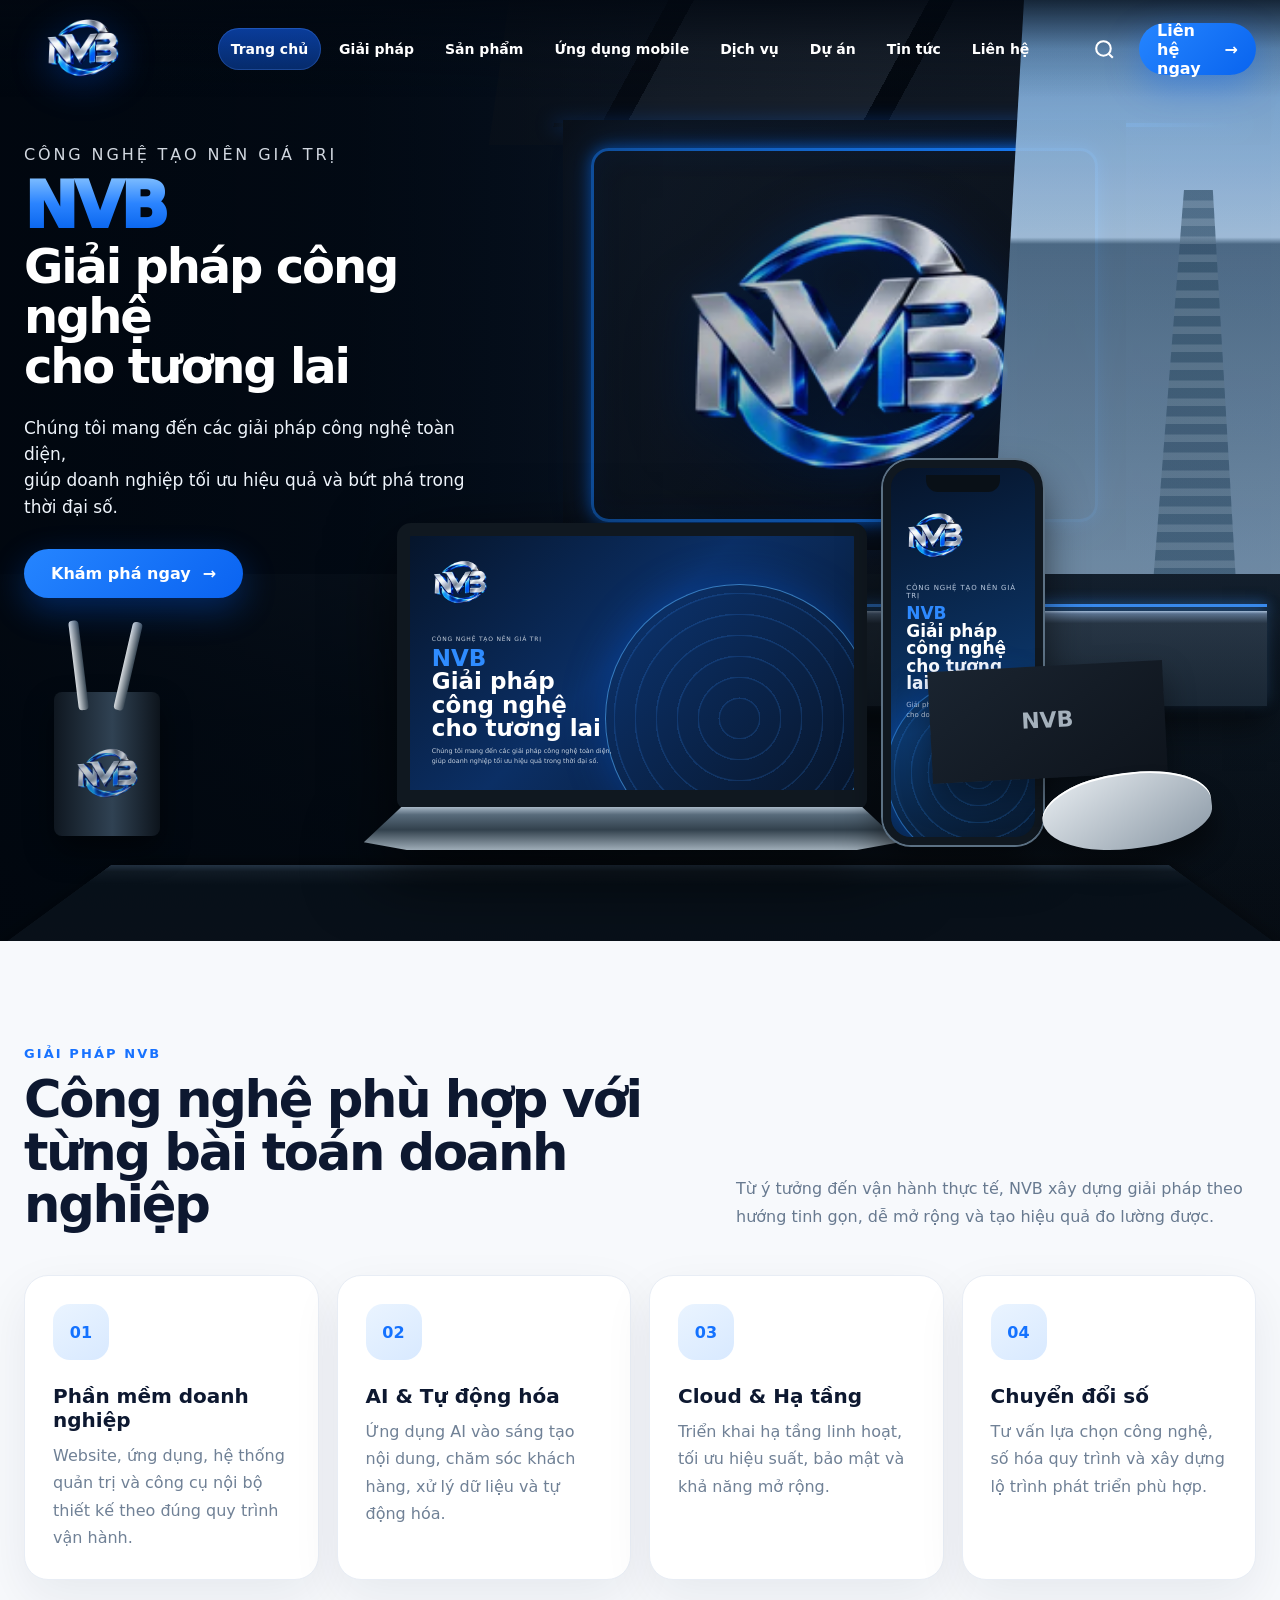
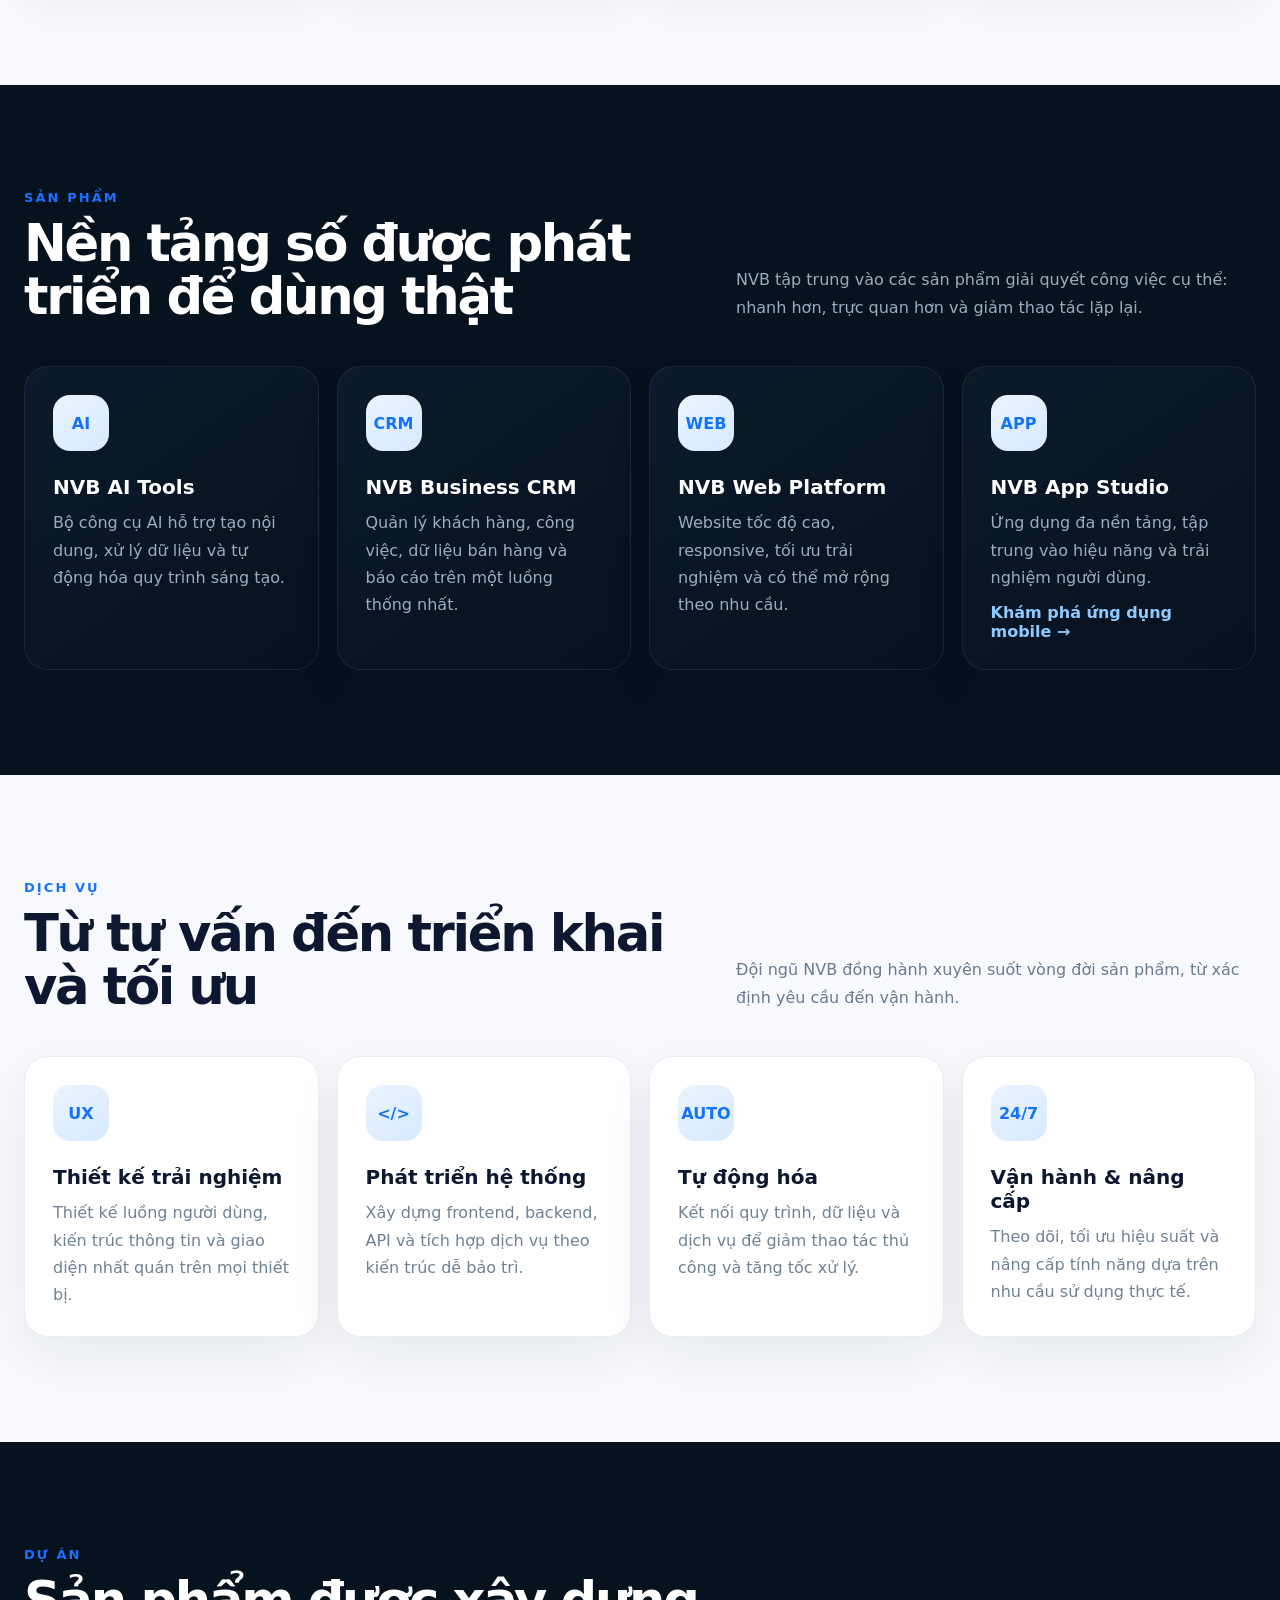
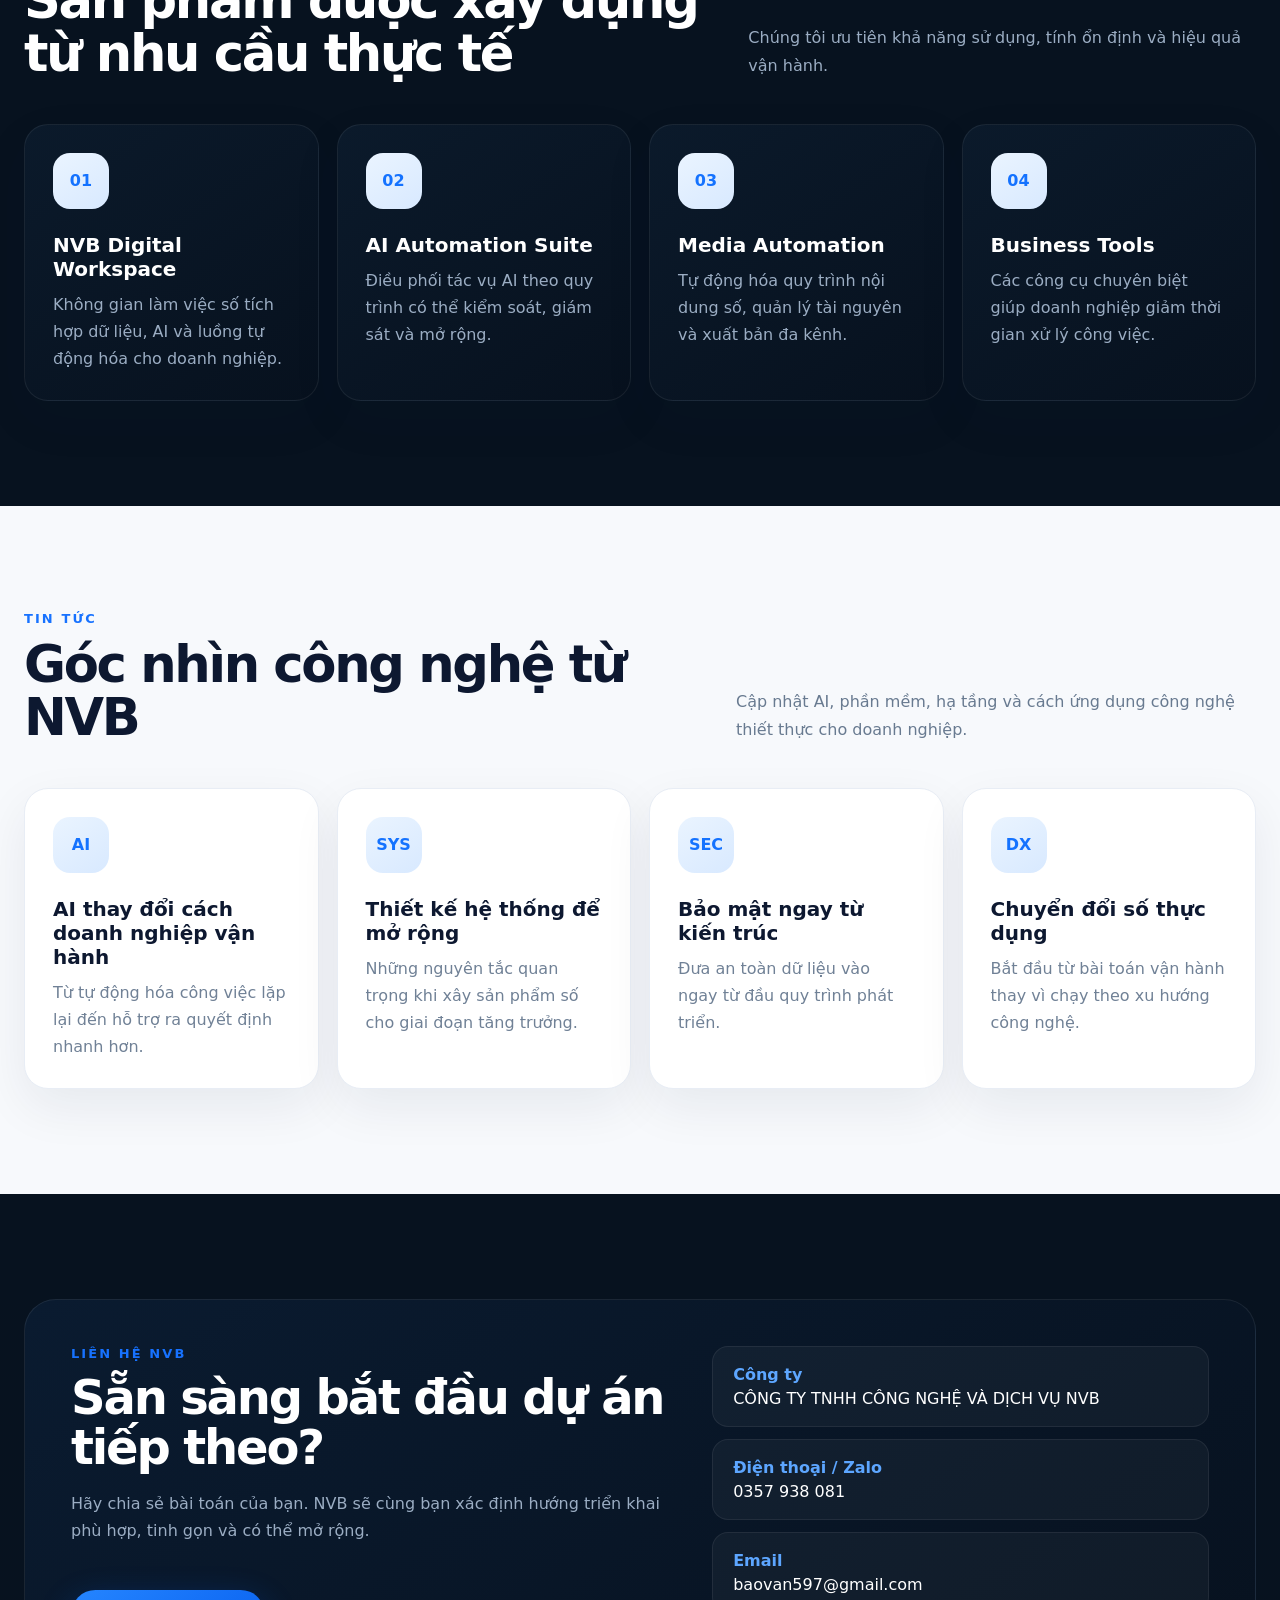
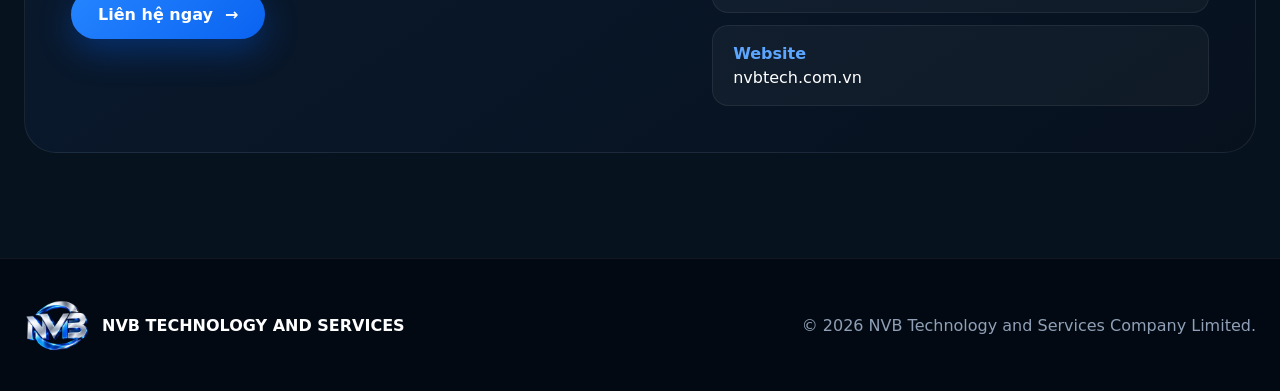
==== commit 72f315d4: "feat(web): launch NVB Mobile App Studio with ReelTara pages, privacy, terms, support and Play listin" ====
--- a/index.html
+++ b/index.html
@@ -26,7 +26,7 @@
 <header id="header"><div class="container head">
 <a class="brand" href="#home"><img src="[data-uri]" alt="NVB"></a>
 <nav class="nav" id="nav">
-<a class="active" href="#home">Trang chủ</a><a href="#solutions">Giải pháp</a><a href="#products">Sản phẩm</a><a href="#services">Dịch vụ</a><a href="#projects">Dự án</a><a href="#news">Tin tức</a><a href="#contact">Liên hệ</a>
+<a class="active" href="#home">Trang chủ</a><a href="#solutions">Giải pháp</a><a href="#products">Sản phẩm</a><a href="/apps/">Ứng dụng mobile</a><a href="#services">Dịch vụ</a><a href="#projects">Dự án</a><a href="#news">Tin tức</a><a href="#contact">Liên hệ</a>
 </nav>
 <div class="actions"><button class="search" id="openSearch" aria-label="Tìm kiếm"><svg viewBox="0 0 24 24"><circle cx="11" cy="11" r="7"></circle><path d="M20 20l-4-4"></path></svg></button><a class="topcta" href="#contact">Liên hệ ngay <span>→</span></a><button class="menu" id="menuBtn"><svg viewBox="0 0 24 24"><path d="M4 7h16M4 12h16M4 17h16"></path></svg></button></div>
 </div></header>
@@ -46,7 +46,7 @@
 <article class="card"><div class="ico">AI</div><h3>NVB AI Tools</h3><p>Bộ công cụ AI hỗ trợ tạo nội dung, xử lý dữ liệu và tự động hóa quy trình sáng tạo.</p></article>
 <article class="card"><div class="ico">CRM</div><h3>NVB Business CRM</h3><p>Quản lý khách hàng, công việc, dữ liệu bán hàng và báo cáo trên một luồng thống nhất.</p></article>
 <article class="card"><div class="ico">WEB</div><h3>NVB Web Platform</h3><p>Website tốc độ cao, responsive, tối ưu trải nghiệm và có thể mở rộng theo nhu cầu.</p></article>
-<article class="card"><div class="ico">APP</div><h3>NVB App Studio</h3><p>Ứng dụng đa nền tảng, tập trung vào hiệu năng và trải nghiệm người dùng.</p></article>
+<article class="card"><div class="ico">APP</div><h3>NVB App Studio</h3><p>Ứng dụng đa nền tảng, tập trung vào hiệu năng và trải nghiệm người dùng.</p><a href="/apps/" style="display:inline-block;margin-top:12px;color:#8ecaff;font-weight:700">Khám phá ứng dụng mobile →</a></article>
 </div></div></section>
 <section class="section" id="services"><div class="container"><div class="shead"><div><div class="label">Dịch vụ</div><h2>Từ tư vấn đến triển khai và tối ưu</h2></div><p>Đội ngũ NVB đồng hành xuyên suốt vòng đời sản phẩm, từ xác định yêu cầu đến vận hành.</p></div><div class="cards">
 <article class="card"><div class="ico">UX</div><h3>Thiết kế trải nghiệm</h3><p>Thiết kế luồng người dùng, kiến trúc thông tin và giao diện nhất quán trên mọi thiết bị.</p></article>
@@ -81,6 +81,6 @@
 addEventListener('keydown',e=>{if(e.key==='Escape')s.classList.remove('open')});
 const links=[...document.querySelectorAll('.nav a')];
 const obs=new IntersectionObserver(es=>es.forEach(e=>{if(e.isIntersecting)links.forEach(a=>a.classList.toggle('active',a.getAttribute('href')==='#'+e.target.id))}),{rootMargin:'-42% 0 -50% 0',threshold:0});
-links.forEach(a=>{const el=document.querySelector(a.getAttribute('href'));if(el)obs.observe(el)});
+links.forEach(a=>{const href=a.getAttribute('href')||'';if(!href.startsWith('#'))return;const el=document.querySelector(href);if(el)obs.observe(el)});
 </script>
 </body></html>
